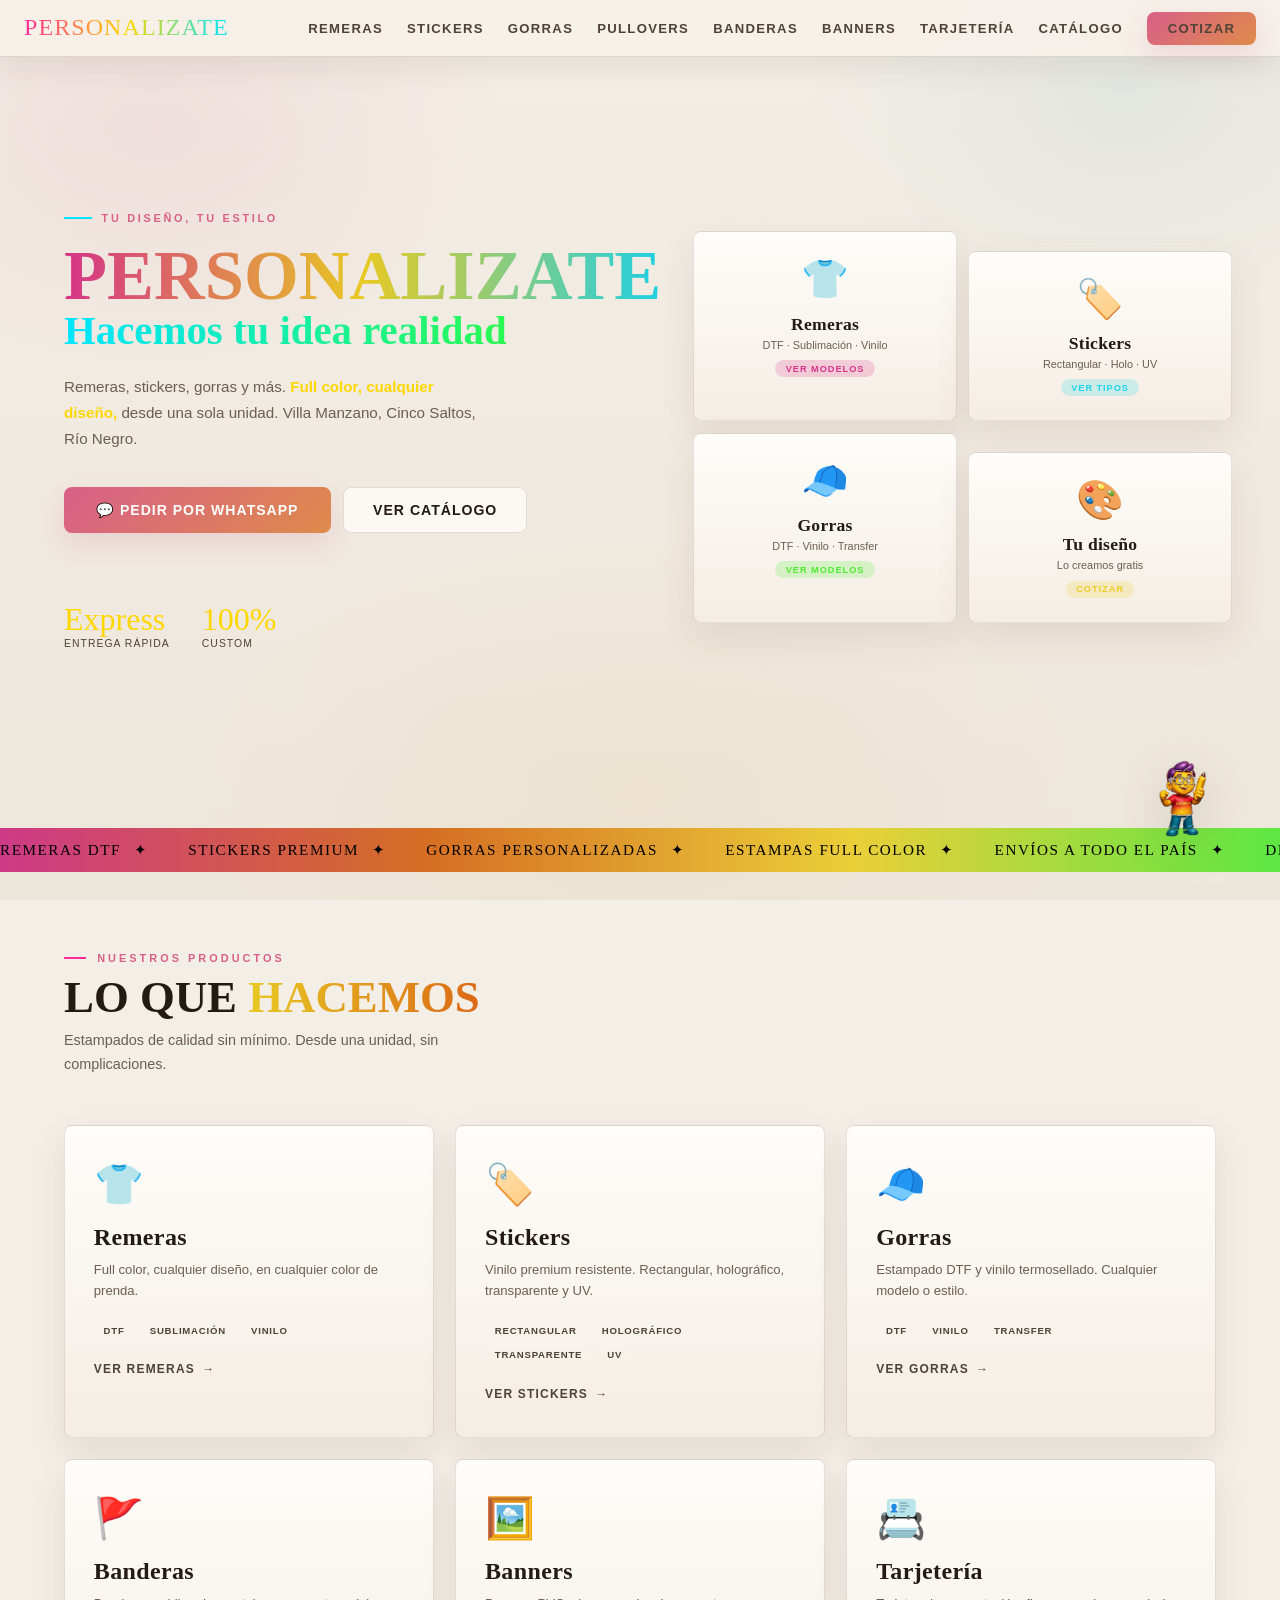
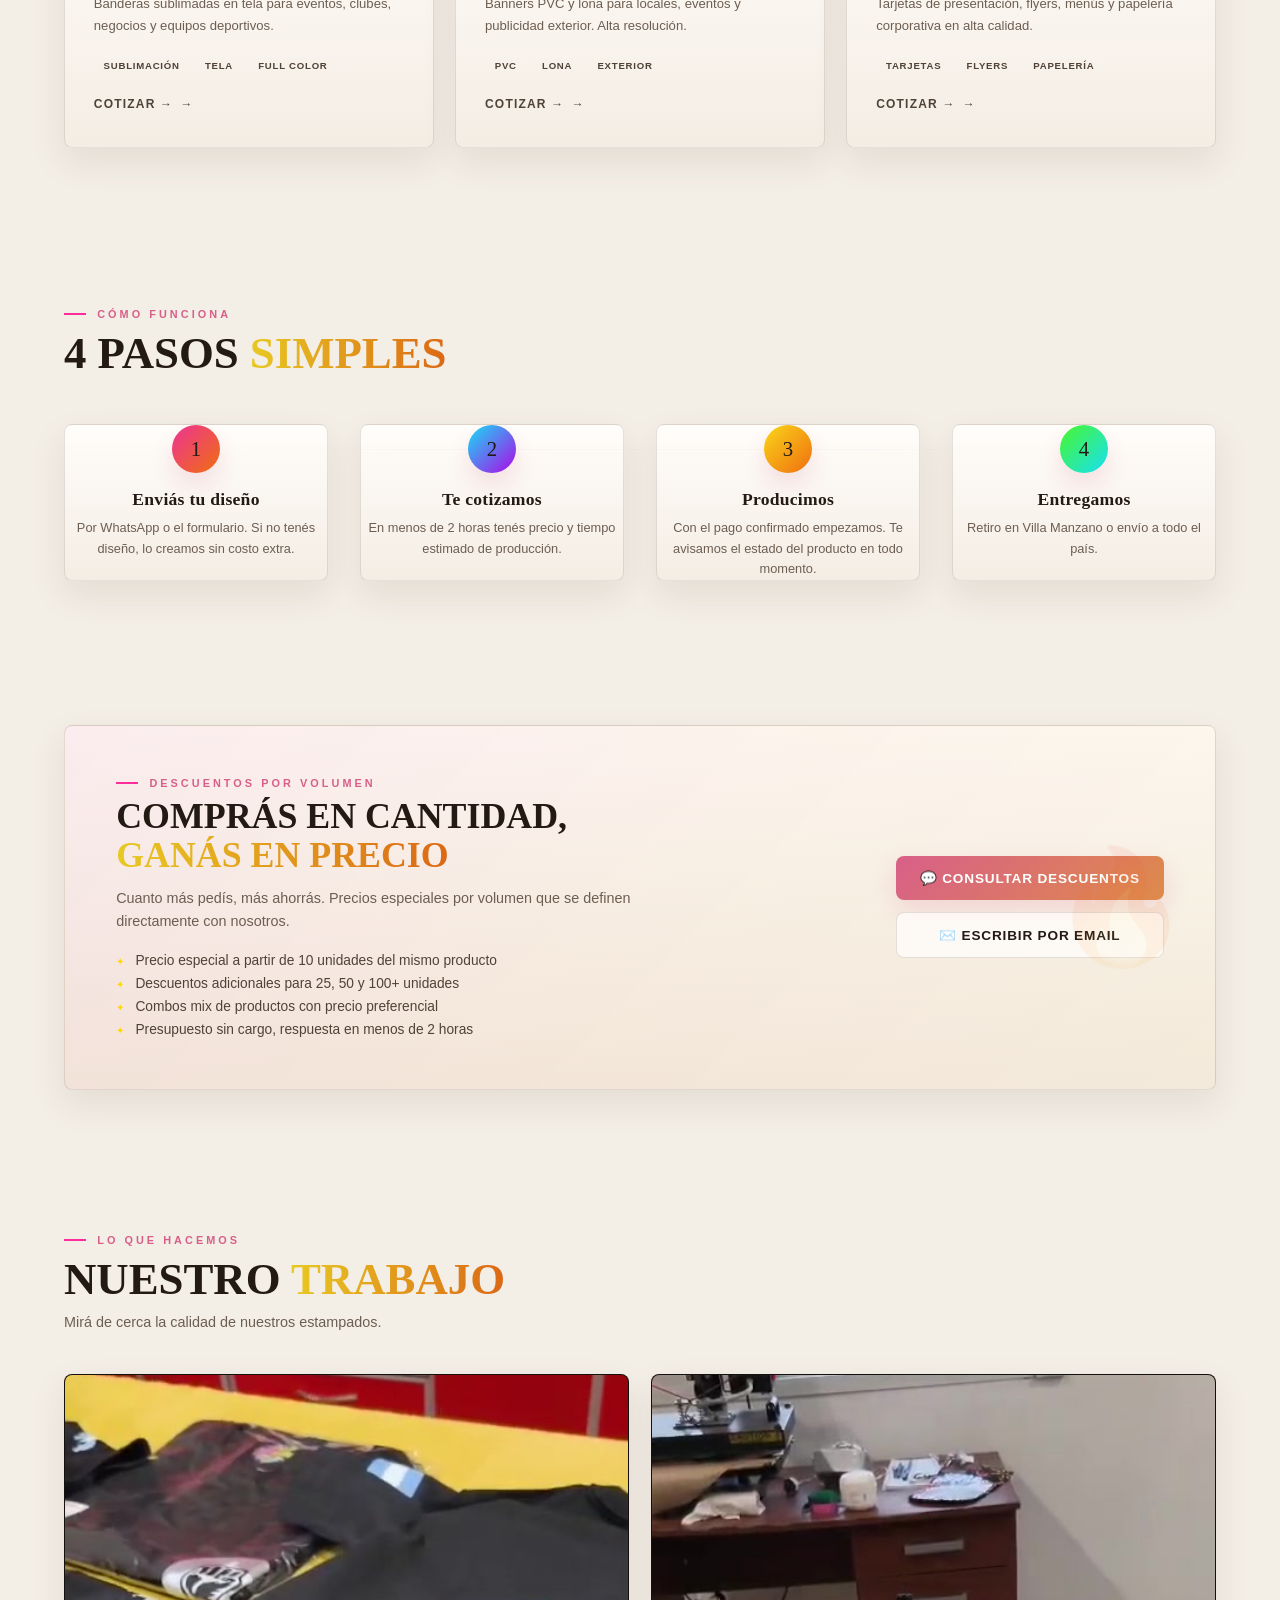
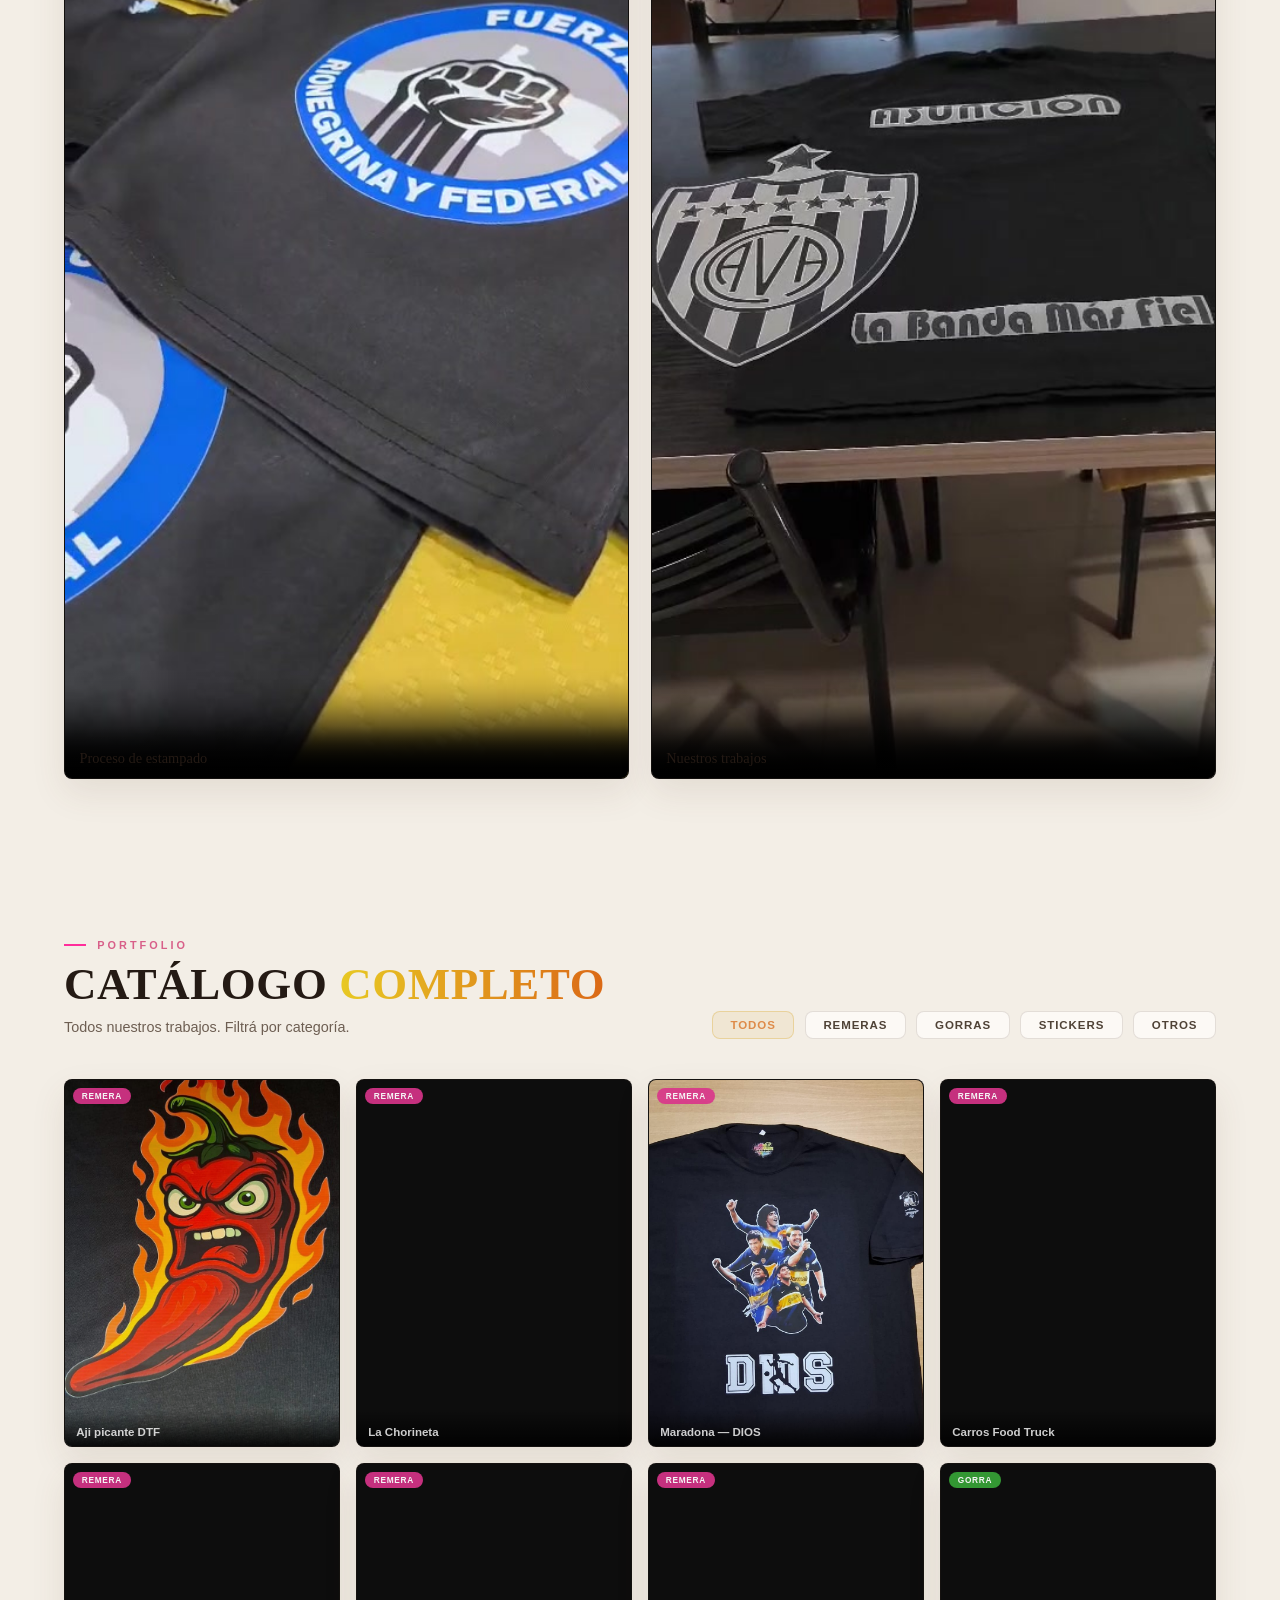
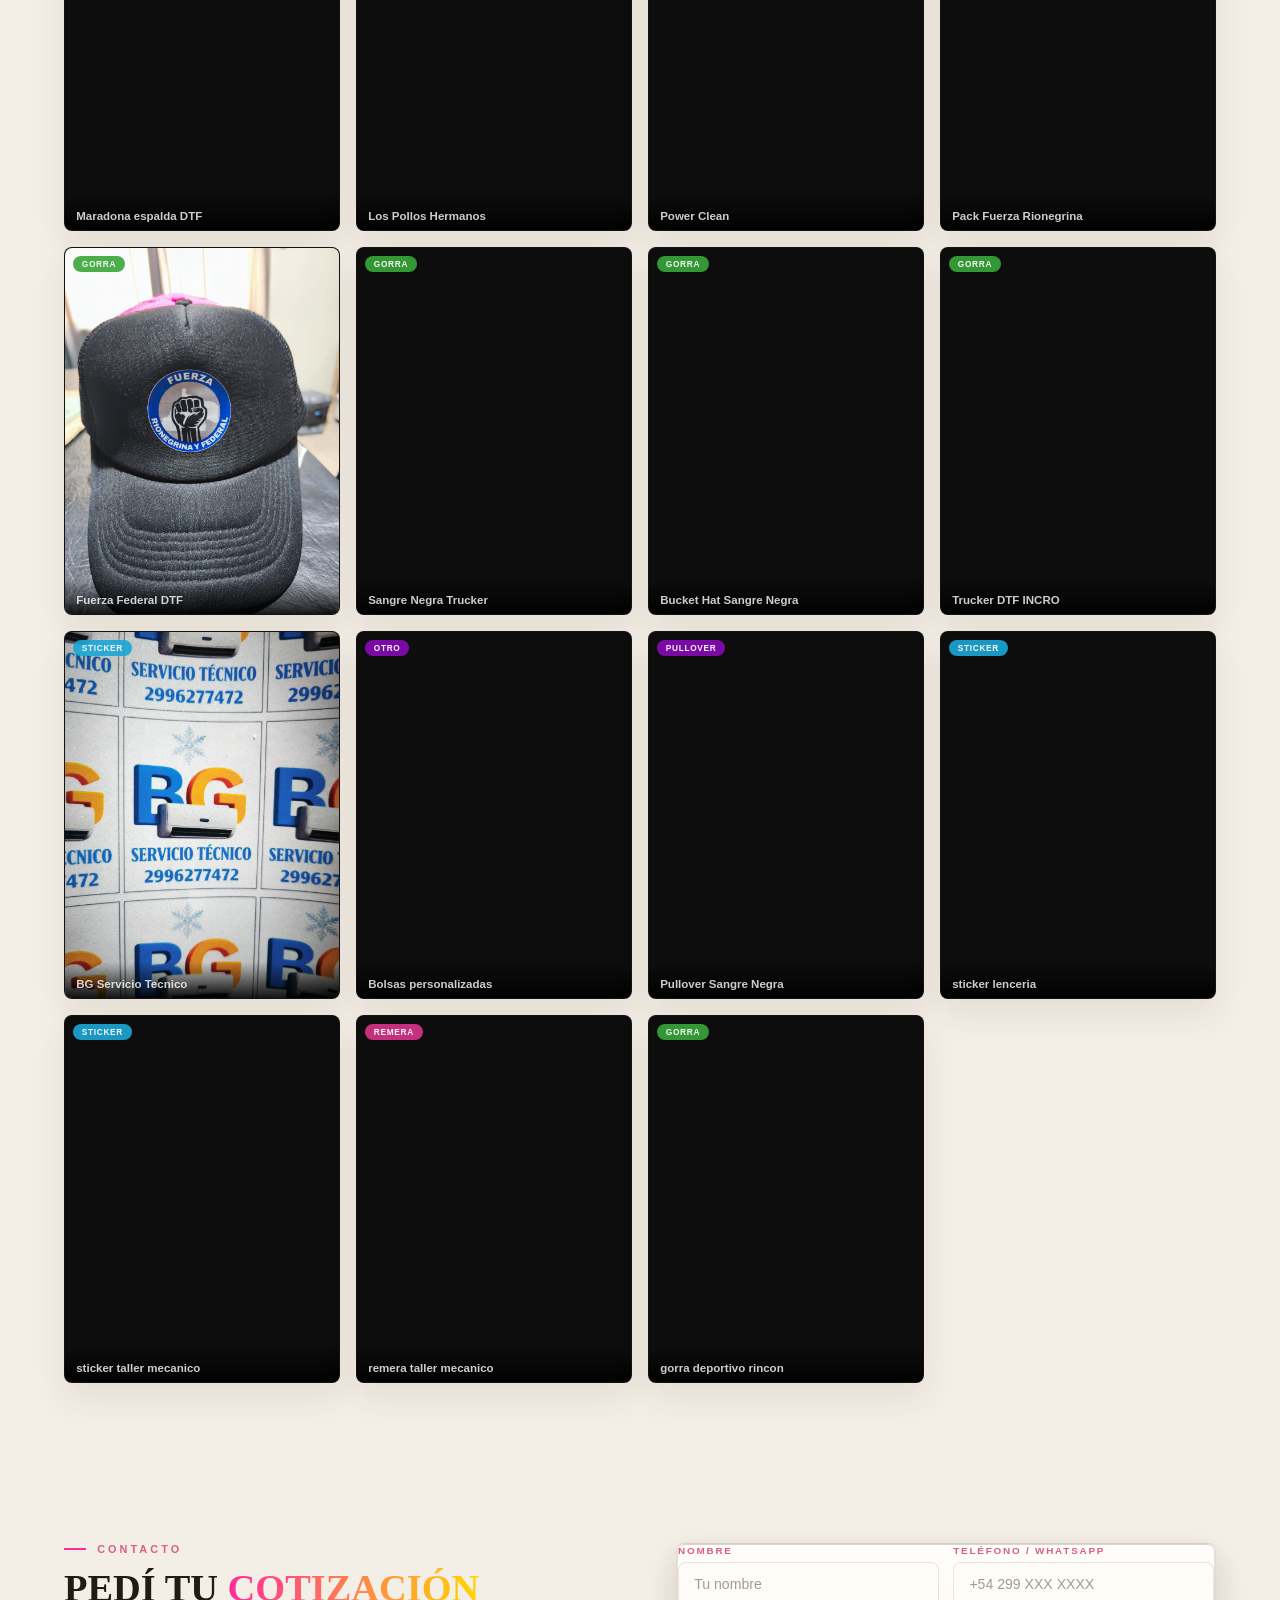
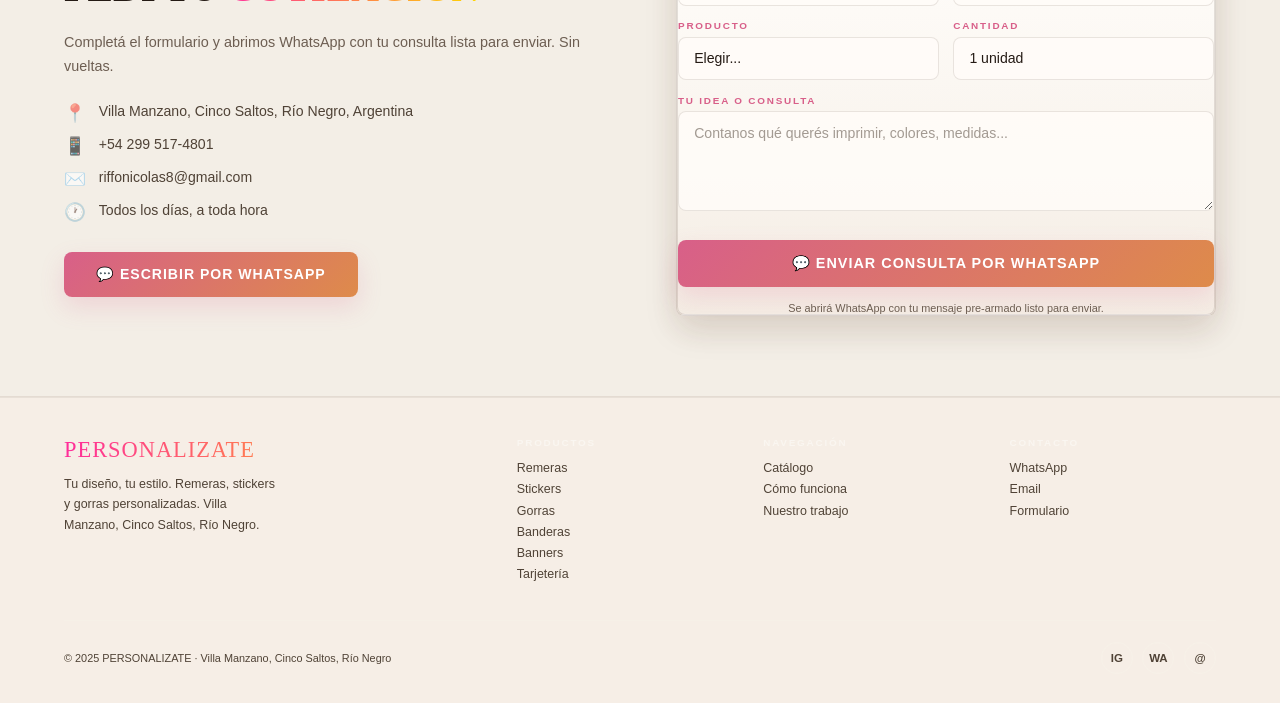
==== index.html @ 9bbc0d99 "cambio paleta colores fondo claro" ====
<!DOCTYPE html>
<html lang="es">
<head>
<meta charset="UTF-8">
<meta name="viewport" content="width=device-width, initial-scale=1.0, maximum-scale=1.0">
<meta http-equiv="Content-Security-Policy" content="default-src 'self'; base-uri 'self'; object-src 'none'; script-src 'self' 'unsafe-inline'; style-src 'self' 'unsafe-inline' https://fonts.googleapis.com; font-src 'self' https://fonts.gstatic.com; img-src 'self' data: blob: https:; media-src 'self'; connect-src 'self'; form-action 'self'">
<!-- SEO -->
<title>Personalizate | Remeras, Stickers y Gorras Personalizadas — Villa Manzano, Río Negro</title>
<meta name="description" content="Remeras, gorras y stickers personalizados en Cinco Saltos y Villa Manzano, Río Negro. Estampados DTF full color desde 1 unidad. Entrega en Cipolletti, Allen, Neuquén y toda la Patagonia. Pedí por WhatsApp.">
<meta name="keywords" content="remeras personalizadas cinco saltos, estampados villa manzano, remeras DTF rio negro, gorras personalizadas neuquen, stickers personalizados patagonia, estampados cipolletti, remeras con logo allen, sublimacion cinco saltos, DTF neuquen, ropa personalizada patagonia, personalizate cinco saltos">
<meta name="author" content="Personalizate">
<meta name="robots" content="index, follow">
<link rel="canonical" href="https://hermesarg.github.io/nicoweb2/">
<!-- Open Graph -->
<meta property="og:type" content="website">
<meta property="og:url" content="https://hermesarg.github.io/nicoweb2/">
<meta property="og:title" content="Personalizate | Remeras, Stickers y Gorras Personalizadas">
<meta property="og:description" content="Estampados personalizados en Villa Manzano, Río Negro. Full color desde 1 unidad. ¡Pedí por WhatsApp!">
<meta property="og:image" content="https://hermesarg.github.io/nicoweb2/apple-touch-icon.png">
<meta property="og:locale" content="es_AR">
<!-- Twitter Card -->
<meta name="twitter:card" content="summary_large_image">
<meta name="twitter:title" content="Personalizate | Estampados personalizados Río Negro">
<meta name="twitter:description" content="Remeras DTF, stickers, gorras y más desde Villa Manzano, Río Negro.">
<meta name="twitter:image" content="https://hermesarg.github.io/nicoweb2/apple-touch-icon.png">
<!-- Geo / Local SEO -->
<meta name="geo.region" content="AR-R">
<meta name="geo.placename" content="Villa Manzano, Cinco Saltos, Río Negro, Argentina">
<meta name="geo.position" content="-38.8214;-68.0586">
<meta name="ICBM" content="-38.8214, -68.0586">
<!-- Favicons -->
<link rel="icon" type="image/x-icon" href="favicon.ico">
<link rel="icon" type="image/png" sizes="32x32" href="favicon-32x32.png">
<link rel="icon" type="image/png" sizes="16x16" href="favicon-16x16.png">
<link rel="apple-touch-icon" sizes="180x180" href="apple-touch-icon.png">
<meta name="theme-color" content="#ff2d9b">
<link rel="preconnect" href="https://fonts.googleapis.com">
<link rel="preconnect" href="https://fonts.gstatic.com" crossorigin>
<link href="https://fonts.googleapis.com/css2?family=Fredoka+One&family=Nunito:wght@400;600;700;900&display=swap" rel="stylesheet">
<style>
*,*::before,*::after{box-sizing:border-box;margin:0;padding:0;}
html{scroll-behavior:smooth;}
:root{
  --bg:#050505;--pink:#ff2d9b;--yellow:#ffd700;--cyan:#00e5ff;
  --green:#39ff14;--orange:#ff6b00;--purple:#bf00ff;--white:#fff;
  --card:rgba(255,255,255,.04);--border:rgba(255,255,255,.08);
  --radius:16px;
}
body{background:var(--bg);color:var(--white);font-family:'Nunito',sans-serif;overflow-x:hidden;-webkit-tap-highlight-color:transparent;}
body::before{content:'';position:fixed;inset:0;pointer-events:none;z-index:0;background:
  radial-gradient(ellipse 500px 350px at 15% 20%,rgba(255,45,155,.12) 0%,transparent 70%),
  radial-gradient(ellipse 450px 300px at 88% 12%,rgba(0,229,255,.09) 0%,transparent 70%),
  radial-gradient(ellipse 600px 350px at 50% 85%,rgba(57,255,20,.07) 0%,transparent 70%),
  radial-gradient(ellipse 350px 250px at 82% 55%,rgba(255,107,0,.09) 0%,transparent 70%);}

/* ─── NAV ─── */
nav{position:fixed;top:0;left:0;right:0;z-index:1000;display:flex;align-items:center;justify-content:space-between;padding:.9rem 1.5rem .9rem 1.5rem;background:rgba(5,5,5,.92);backdrop-filter:blur(20px);-webkit-backdrop-filter:blur(20px);border-bottom:1px solid rgba(255,255,255,.06);}
.nav-logo{font-family:'Fredoka One',cursive;font-size:1.5rem;letter-spacing:.04em;background:linear-gradient(90deg,var(--pink),var(--yellow),var(--cyan));-webkit-background-clip:text;-webkit-text-fill-color:transparent;background-clip:text;text-decoration:none;flex-shrink:0;}
.nav-links{display:flex;list-style:none;gap:1.5rem;align-items:center;}
.nav-links a{color:rgba(255,255,255,.7);text-decoration:none;font-size:.82rem;font-weight:700;letter-spacing:.1em;text-transform:uppercase;transition:color .2s;white-space:nowrap;}
.nav-links a:hover{color:var(--yellow);}
.nav-cta{background:linear-gradient(135deg,var(--pink),var(--orange));color:var(--white)!important;padding:.55rem 1.3rem;border-radius:50px;font-weight:900!important;box-shadow:0 0 18px rgba(255,45,155,.35);transition:transform .2s,box-shadow .2s!important;}
.nav-cta:hover{transform:scale(1.05);}
.nav-toggle{display:none;background:none;border:none;cursor:pointer;flex-direction:column;gap:5px;padding:6px;margin-left:.5rem;}
.nav-toggle span{display:block;width:22px;height:2px;background:var(--white);border-radius:2px;transition:.3s;}
.nav-mobile{display:none;position:fixed;top:58px;left:0;right:0;background:rgba(5,5,5,.98);padding:1.2rem 1.5rem 1.5rem;border-bottom:1px solid rgba(255,255,255,.07);z-index:999;}
.nav-mobile.open{display:block;}
.nav-mobile ul{list-style:none;display:flex;flex-direction:column;gap:.2rem;}
.nav-mobile a{color:rgba(255,255,255,.8);text-decoration:none;font-size:1rem;font-weight:700;padding:.75rem .5rem;display:flex;align-items:center;gap:.8rem;border-bottom:1px solid rgba(255,255,255,.05);}
.nav-mobile a:last-child{border-bottom:none;}

/* ─── MASCOT ─── */
.mascot-container{position:fixed;top:auto;bottom:max(.6rem,env(safe-area-inset-bottom));right:max(1.2rem,env(safe-area-inset-right));z-index:850;display:flex;flex-direction:column;align-items:center;max-width:132px;overflow:visible;}
.mascot-img{display:block;width:115px;max-width:100%;height:auto;max-height:178px;object-fit:contain;object-position:center bottom;cursor:pointer;transition:transform .3s cubic-bezier(.34,1.56,.64,1);animation:mascotFloat 3s ease-in-out infinite;filter:drop-shadow(0 4px 18px rgba(255,215,0,.45));user-select:none;}
.mascot-img:hover,.mascot-img:active{transform:scale(1.1) translateY(-5px)!important;filter:drop-shadow(0 4px 28px rgba(255,215,0,.85));}
@keyframes mascotFloat{0%,100%{transform:translateY(0)}50%{transform:translateY(-9px)}}
.mascot-bubble{position:absolute;bottom:calc(100% + .75rem);right:0;background:rgba(8,0,20,.97);border:1px solid rgba(255,45,155,.3);border-radius:18px 18px 4px 18px;padding:1.1rem 1.3rem;width:220px;max-height:min(60vh,420px);overflow-y:auto;box-shadow:0 15px 50px rgba(0,0,0,.9),0 0 25px rgba(255,45,155,.15);opacity:0;transform:scale(.8) translateY(16px);transform-origin:bottom right;transition:all .3s cubic-bezier(.34,1.56,.64,1);pointer-events:none;}
.mascot-bubble.open{opacity:1;transform:scale(1) translateY(0);pointer-events:all;}
.mascot-bubble::after{content:'';position:absolute;bottom:-7px;right:16px;width:14px;height:14px;background:rgba(8,0,20,.97);border-right:1px solid rgba(255,45,155,.3);border-bottom:1px solid rgba(255,45,155,.3);transform:rotate(45deg);}
.bubble-title{font-family:'Fredoka One',cursive;font-size:.75rem;letter-spacing:.15em;text-transform:uppercase;background:linear-gradient(90deg,var(--pink),var(--yellow));-webkit-background-clip:text;-webkit-text-fill-color:transparent;background-clip:text;margin-bottom:.7rem;padding-bottom:.55rem;border-bottom:1px solid rgba(255,255,255,.07);}
.bubble-link{display:flex;align-items:center;gap:.65rem;padding:.48rem .55rem;border-radius:9px;text-decoration:none;color:rgba(255,255,255,.8);font-size:.82rem;font-weight:700;transition:.2s;margin-bottom:.1rem;}
.bubble-link:hover,.bubble-link:active{background:rgba(255,45,155,.12);color:#fff;}
.bl-icon{font-size:1rem;width:24px;text-align:center;}
.bl-arrow{margin-left:auto;font-size:.65rem;opacity:.35;}
.bubble-divider{height:1px;background:rgba(255,255,255,.06);margin:.45rem 0;}
.bubble-cta{display:block;margin-top:.8rem;padding:.7rem;text-align:center;background:linear-gradient(135deg,#25d366,#128c7e);border-radius:9px;color:#fff!important;font-weight:900;font-size:.8rem;letter-spacing:.04em;text-decoration:none;box-shadow:0 4px 16px rgba(37,211,102,.35);transition:transform .2s;}
.bubble-cta:hover,.bubble-cta:active{transform:scale(1.04);}
.mascot-hint{font-size:.58rem;color:rgba(255,255,255,.32);letter-spacing:.1em;text-transform:uppercase;margin-top:.25rem;margin-bottom:.35rem;animation:fadeHint 2s ease-in-out infinite;}
@keyframes fadeHint{0%,100%{opacity:.32}50%{opacity:.7}}

/* ─── HERO ─── */
.hero{position:relative;min-height:100svh;display:grid;grid-template-columns:1fr 1fr;align-items:center;padding:90px 3rem 4rem 4rem;z-index:1;gap:2rem;}
.hero-eyebrow{display:inline-flex;align-items:center;gap:.6rem;font-size:.68rem;font-weight:900;letter-spacing:.25em;text-transform:uppercase;color:var(--cyan);margin-bottom:1rem;}
.hero-eyebrow::before{content:'';display:block;width:28px;height:2px;background:var(--cyan);}
.hero-title{font-family:'Fredoka One',cursive;font-size:clamp(2.8rem,5.5vw,6rem);line-height:1;margin-bottom:.3rem;}
.line1{background:linear-gradient(90deg,var(--pink) 0%,var(--yellow) 50%,var(--cyan) 100%);-webkit-background-clip:text;-webkit-text-fill-color:transparent;background-clip:text;display:block;}
.line2{background:linear-gradient(90deg,var(--cyan),var(--green));-webkit-background-clip:text;-webkit-text-fill-color:transparent;background-clip:text;display:block;font-size:.58em;}
.hero-sub{font-size:.95rem;color:rgba(255,255,255,.6);line-height:1.7;max-width:420px;margin:1.4rem 0 2.2rem;}
.hero-sub strong{color:var(--yellow);}
.hero-actions{display:flex;gap:.8rem;flex-wrap:wrap;}
.btn-main{padding:.9rem 2rem;background:linear-gradient(135deg,var(--pink),var(--orange));color:#fff;font-weight:900;font-size:.88rem;letter-spacing:.07em;text-transform:uppercase;text-decoration:none;border-radius:50px;box-shadow:0 0 25px rgba(255,45,155,.45);transition:transform .2s,box-shadow .2s;white-space:nowrap;display:inline-flex;align-items:center;gap:.4rem;}
.btn-main:hover,.btn-main:active{transform:translateY(-2px) scale(1.03);box-shadow:0 0 40px rgba(255,45,155,.65);}
.btn-sec{padding:.9rem 1.8rem;background:rgba(255,255,255,.05);border:1px solid rgba(255,255,255,.14);color:#fff;font-weight:700;font-size:.88rem;letter-spacing:.07em;text-transform:uppercase;text-decoration:none;border-radius:50px;transition:.2s;white-space:nowrap;}
.btn-sec:hover,.btn-sec:active{border-color:var(--yellow);color:var(--yellow);}
.hero-stats{display:flex;gap:2rem;margin-top:2.5rem;padding-top:1.8rem;border-top:1px solid rgba(255,255,255,.07);}
.stat-num{font-family:'Fredoka One',cursive;font-size:2rem;color:var(--yellow);line-height:1;}
.stat-lab{font-size:.65rem;color:rgba(255,255,255,.38);text-transform:uppercase;letter-spacing:.1em;margin-top:.15rem;}
.hero-right{display:grid;grid-template-columns:1fr 1fr;gap:.7rem;z-index:2;}
.hero-card{background:var(--card);border:1px solid var(--border);border-radius:14px;padding:1.5rem 1.2rem;text-align:center;cursor:pointer;transition:transform .3s,border-color .3s,box-shadow .3s;text-decoration:none;color:#fff;}
.hero-card:hover,.hero-card:active{transform:translateY(-5px);border-color:var(--pink);box-shadow:0 8px 30px rgba(255,45,155,.2);}
.hero-card:nth-child(2),.hero-card:nth-child(4){margin-top:1.2rem;}
.hero-card-icon{font-size:2.4rem;display:block;margin-bottom:.7rem;}
.hero-card h3{font-family:'Fredoka One',cursive;font-size:1.1rem;margin-bottom:.25rem;}
.hero-card p{font-size:.68rem;color:rgba(255,255,255,.4);}
.card-tag{display:inline-block;margin-top:.6rem;font-size:.58rem;font-weight:900;letter-spacing:.1em;text-transform:uppercase;padding:.22rem .65rem;border-radius:50px;}
.tag-pink{background:rgba(255,45,155,.2);color:var(--pink);}
.tag-cyan{background:rgba(0,229,255,.2);color:var(--cyan);}
.tag-green{background:rgba(57,255,20,.2);color:var(--green);}
.tag-yellow{background:rgba(255,215,0,.2);color:var(--yellow);}

/* ─── TICKER ─── */
.ticker-wrap{overflow:hidden;position:relative;z-index:1;padding:.8rem 0;background:linear-gradient(90deg,var(--pink),var(--orange),var(--yellow),var(--green),var(--cyan),var(--purple),var(--pink));background-size:200%;animation:gs 4s linear infinite;}
@keyframes gs{0%{background-position:0%}100%{background-position:200%}}
.ticker{display:flex;gap:2.5rem;animation:ticker 22s linear infinite;width:max-content;}
.ticker-item{font-family:'Fredoka One',cursive;font-size:.95rem;letter-spacing:.1em;color:#000;white-space:nowrap;display:flex;align-items:center;gap:.8rem;}
.ticker-item::after{content:'✦';}
@keyframes ticker{from{transform:translateX(0)}to{transform:translateX(-50%)}}

/* ─── SECTION BASE ─── */
.section{padding:5rem 4rem;position:relative;z-index:1;}
.sec-eye{font-size:.68rem;font-weight:900;letter-spacing:.28em;text-transform:uppercase;color:var(--pink);margin-bottom:.7rem;display:flex;align-items:center;gap:.7rem;}
.sec-eye::before{content:'';display:block;width:22px;height:2px;background:var(--pink);}
.sec-title{font-family:'Fredoka One',cursive;font-size:clamp(2rem,3.5vw,3.5rem);line-height:1;margin-bottom:.5rem;}
.sec-title span{background:linear-gradient(90deg,var(--yellow),var(--orange));-webkit-background-clip:text;-webkit-text-fill-color:transparent;background-clip:text;}
.sec-sub{font-size:.9rem;color:rgba(255,255,255,.48);max-width:480px;line-height:1.7;}

/* ─── SERVICES ─── */
.services-grid{display:grid;grid-template-columns:repeat(3,1fr);gap:1.2rem;margin-top:3rem;}
.svc{background:var(--card);border:1px solid var(--border);border-radius:18px;padding:2.2rem 1.8rem;position:relative;overflow:hidden;transition:transform .3s,border-color .3s,box-shadow .3s;text-decoration:none;color:#fff;}
.svc::before{content:'';position:absolute;inset:0;background:radial-gradient(circle at 0% 0%,var(--gc,rgba(255,45,155,.1)) 0%,transparent 60%);opacity:0;transition:opacity .3s;}
.svc:hover::before{opacity:1;}
.svc:hover,.svc:active{transform:translateY(-7px);border-color:var(--bc,var(--pink));box-shadow:0 12px 40px var(--sc,rgba(255,45,155,.18));}
.svc[data-c="cyan"]{--bc:var(--cyan);--gc:rgba(0,229,255,.1);--sc:rgba(0,229,255,.18);}
.svc[data-c="green"]{--bc:var(--green);--gc:rgba(57,255,20,.1);--sc:rgba(57,255,20,.18);}
.svc[data-c="flag"]{--bc:var(--yellow);--gc:rgba(255,215,0,.1);--sc:rgba(255,215,0,.18);}
.svc[data-c="banner"]{--bc:var(--cyan);--gc:rgba(0,229,255,.1);--sc:rgba(0,229,255,.18);}
.svc[data-c="tarjeta"]{--bc:var(--pink);--gc:rgba(255,45,155,.1);--sc:rgba(255,45,155,.18);}
.svc-num{font-family:'Fredoka One',cursive;font-size:3.5rem;color:rgba(255,255,255,.04);position:absolute;top:.3rem;right:.8rem;line-height:1;}
.svc-icon{font-size:2.5rem;display:block;margin-bottom:1rem;}
.svc h3{font-family:'Fredoka One',cursive;font-size:1.5rem;margin-bottom:.5rem;}
.svc p{font-size:.82rem;color:rgba(255,255,255,.48);line-height:1.65;margin-bottom:1.2rem;}
.svc-tags{display:flex;flex-wrap:wrap;gap:.35rem;margin-bottom:1.2rem;}
.stag{font-size:.6rem;font-weight:700;letter-spacing:.08em;text-transform:uppercase;padding:.18rem .55rem;border-radius:50px;border:1px solid rgba(255,255,255,.1);color:rgba(255,255,255,.45);}
.svc-link{display:inline-flex;align-items:center;gap:.45rem;font-size:.75rem;font-weight:900;letter-spacing:.1em;text-transform:uppercase;color:var(--pink);text-decoration:none;transition:gap .2s;}
.svc[data-c="cyan"] .svc-link{color:var(--cyan);}
.svc[data-c="green"] .svc-link{color:var(--green);}
.svc-link:hover{gap:.8rem;}
.svc-link::after{content:'→';}

/* ─── PROCESS ─── */
.process-section{padding:5rem 4rem;background:linear-gradient(180deg,transparent,rgba(255,255,255,.015),transparent);position:relative;z-index:1;}
.steps-grid{display:grid;grid-template-columns:repeat(4,1fr);gap:1.8rem;margin-top:3rem;position:relative;}
.steps-grid::before{content:'';position:absolute;top:25px;left:13%;right:13%;height:1px;background:linear-gradient(90deg,transparent,var(--pink),var(--yellow),var(--cyan),transparent);opacity:.25;}
.step{text-align:center;}
.step-circle{width:48px;height:48px;border-radius:50%;background:linear-gradient(135deg,var(--pink),var(--orange));display:flex;align-items:center;justify-content:center;font-family:'Fredoka One',cursive;font-size:1.3rem;margin:0 auto 1rem;box-shadow:0 0 18px rgba(255,45,155,.35);}
.step:nth-child(2) .step-circle{background:linear-gradient(135deg,var(--cyan),var(--purple));}
.step:nth-child(3) .step-circle{background:linear-gradient(135deg,var(--yellow),var(--orange));}
.step:nth-child(4) .step-circle{background:linear-gradient(135deg,var(--green),var(--cyan));}
.step h4{font-family:'Fredoka One',cursive;font-size:1.1rem;margin-bottom:.5rem;}
.step p{font-size:.8rem;color:rgba(255,255,255,.48);line-height:1.6;}

/* ─── PROMO ─── */
.promo-section{padding:4rem 4rem;position:relative;z-index:1;}
.promo-banner{background:linear-gradient(135deg,rgba(255,45,155,.13),rgba(255,107,0,.1),rgba(255,215,0,.08));border:1px solid rgba(255,215,0,.22);border-radius:22px;padding:3rem 3.5rem;display:grid;grid-template-columns:1fr auto;align-items:center;gap:2.5rem;position:relative;overflow:hidden;}
.promo-banner::before{content:'🔥';position:absolute;right:1.5rem;top:50%;transform:translateY(-50%);font-size:7rem;opacity:.07;pointer-events:none;}
.promo-banner h2{font-family:'Fredoka One',cursive;font-size:clamp(1.6rem,2.8vw,2.7rem);line-height:1.1;margin-bottom:.7rem;}
.promo-banner h2 span{background:linear-gradient(90deg,var(--yellow),var(--orange));-webkit-background-clip:text;-webkit-text-fill-color:transparent;background-clip:text;}
.promo-banner p{font-size:.9rem;color:rgba(255,255,255,.58);line-height:1.65;max-width:520px;}
.promo-items{display:flex;flex-direction:column;gap:.5rem;margin-top:1.2rem;}
.promo-item{display:flex;align-items:center;gap:.7rem;font-size:.86rem;color:rgba(255,255,255,.7);}
.promo-item::before{content:'✦';color:var(--yellow);font-size:.65rem;flex-shrink:0;}
.promo-cta-col{display:flex;flex-direction:column;gap:.7rem;align-items:stretch;min-width:195px;}
.btn-wa{display:block;padding:.9rem 1.5rem;border-radius:50px;font-weight:900;font-size:.85rem;letter-spacing:.06em;text-transform:uppercase;text-decoration:none;text-align:center;white-space:nowrap;background:linear-gradient(135deg,#25d366,#128c7e);color:#fff;box-shadow:0 0 18px rgba(37,211,102,.35);transition:transform .2s,box-shadow .2s;}
.btn-wa:hover,.btn-wa:active{transform:scale(1.04);box-shadow:0 0 28px rgba(37,211,102,.55);}
.btn-alt{display:block;padding:.9rem 1.5rem;border-radius:50px;font-weight:900;font-size:.85rem;letter-spacing:.06em;text-transform:uppercase;text-decoration:none;text-align:center;background:rgba(255,255,255,.06);border:1px solid rgba(255,255,255,.13);color:rgba(255,255,255,.75);transition:.2s;}
.btn-alt:hover,.btn-alt:active{border-color:var(--yellow);color:var(--yellow);}

/* ─── VIDEOS ─── */
.videos-section{padding:5rem 4rem;position:relative;z-index:1;}
.videos-grid{display:grid;grid-template-columns:1fr 1fr;gap:1.2rem;margin-top:2.5rem;}
.vid-wrap{border-radius:18px;overflow:hidden;background:#0a0a0a;border:1px solid var(--border);position:relative;aspect-ratio:9/16;}
.vid-wrap video{width:100%;height:100%;object-fit:cover;display:block;}
.vid-label{position:absolute;bottom:0;left:0;right:0;padding:1.5rem .9rem .7rem;background:linear-gradient(transparent,rgba(0,0,0,.85));font-family:'Fredoka One',cursive;font-size:.9rem;}

/* ─── CATALOGO ─── */
.catalogo-section{padding:5rem 4rem;position:relative;z-index:1;}
.cat-header{display:flex;align-items:flex-end;justify-content:space-between;gap:1.5rem;margin-bottom:2.5rem;flex-wrap:wrap;}
.cat-filter{display:flex;gap:.5rem;flex-wrap:wrap;}
.cat-btn{padding:.45rem 1.1rem;border-radius:50px;background:rgba(255,255,255,.05);border:1px solid rgba(255,255,255,.09);color:rgba(255,255,255,.55);font-size:.72rem;font-weight:700;letter-spacing:.08em;text-transform:uppercase;cursor:pointer;font-family:'Nunito',sans-serif;transition:.2s;}
.cat-btn:hover,.cat-btn.active{background:rgba(255,45,155,.15);border-color:var(--pink);color:var(--pink);}
.cat-grid{display:grid;grid-template-columns:repeat(4,1fr);gap:.9rem;}
.cat-item{border-radius:12px;overflow:hidden;background:#0d0d0d;border:1px solid var(--border);aspect-ratio:3/4;position:relative;cursor:pointer;transition:transform .3s,box-shadow .3s;}
.cat-item:hover,.cat-item:active{transform:translateY(-4px);box-shadow:0 8px 28px rgba(255,45,155,.18);}
.cat-item img{width:100%;height:100%;object-fit:cover;transition:transform .4s;}
.cat-item:hover img{transform:scale(1.05);}
.cat-item-label{position:absolute;bottom:0;left:0;right:0;padding:1rem .7rem .5rem;background:linear-gradient(transparent,rgba(0,0,0,.88));font-size:.72rem;font-weight:700;color:rgba(255,255,255,.8);}
.cat-item-tag{position:absolute;top:.5rem;left:.5rem;font-size:.52rem;font-weight:900;letter-spacing:.08em;text-transform:uppercase;padding:.18rem .55rem;border-radius:50px;background:rgba(255,45,155,.9);color:#fff;}
.cat-item-tag.cyan{background:rgba(0,180,240,.9);}
.cat-item-tag.green{background:rgba(40,180,40,.9);}
.cat-item-tag.orange{background:rgba(220,90,0,.9);}
.cat-item-tag.purple{background:rgba(160,0,220,.9);}
.cat-item-tag.hoodie{background:rgba(100,0,200,.9);}

/* ─── CONTACTO ─── */
.contact-section{padding:5rem 4rem;position:relative;z-index:1;}
.contact-grid{display:grid;grid-template-columns:1fr 1fr;gap:4.5rem;align-items:start;}
.contact-left h2{font-family:'Fredoka One',cursive;font-size:clamp(2rem,3vw,3.2rem);line-height:1.1;margin:.7rem 0 1.3rem;}
.contact-left h2 span{background:linear-gradient(90deg,var(--pink),var(--yellow));-webkit-background-clip:text;-webkit-text-fill-color:transparent;background-clip:text;}
.contact-left p{color:rgba(255,255,255,.48);line-height:1.7;margin-bottom:1.5rem;font-size:.9rem;}
.contact-info{display:flex;flex-direction:column;gap:.7rem;margin-bottom:1.8rem;}
.ci{display:flex;align-items:flex-start;gap:.8rem;font-size:.88rem;color:rgba(255,255,255,.58);}
.ci span:first-child{font-size:1.1rem;flex-shrink:0;margin-top:.05rem;}
.contact-form{display:flex;flex-direction:column;gap:.9rem;}
.form-row{display:grid;grid-template-columns:1fr 1fr;gap:.9rem;}
.fg{display:flex;flex-direction:column;gap:.35rem;}
.fg label{font-size:.62rem;font-weight:900;letter-spacing:.18em;text-transform:uppercase;color:rgba(255,255,255,.3);}
.fg input,.fg select,.fg textarea{background:rgba(255,255,255,.04);border:1px solid rgba(255,255,255,.08);border-radius:10px;color:#fff;padding:.8rem .95rem;font-family:'Nunito',sans-serif;font-size:.88rem;outline:none;transition:border-color .2s,box-shadow .2s;-webkit-appearance:none;}
.fg input:focus,.fg select:focus,.fg textarea:focus{border-color:var(--pink);box-shadow:0 0 12px rgba(255,45,155,.15);}
.fg textarea{resize:vertical;min-height:100px;}
.fg select option{background:#12001f;}

.form-submit{padding:.95rem;border-radius:50px;border:none;cursor:pointer;background:linear-gradient(135deg,#25d366,#128c7e);color:#fff;font-family:'Nunito',sans-serif;font-weight:900;font-size:.9rem;letter-spacing:.07em;text-transform:uppercase;box-shadow:0 0 20px rgba(37,211,102,.35);transition:transform .2s,box-shadow .2s;display:flex;align-items:center;justify-content:center;gap:.5rem;}
.form-submit:hover,.form-submit:active{transform:translateY(-2px);box-shadow:0 0 35px rgba(37,211,102,.55);}
.form-note{font-size:.68rem;color:rgba(255,255,255,.25);text-align:center;}

/* ─── FOOTER ─── */
footer{background:rgba(0,0,0,.5);border-top:1px solid rgba(255,255,255,.05);padding:2.5rem 4rem 1.8rem;position:relative;z-index:1;}
.footer-top{display:grid;grid-template-columns:2fr 1fr 1fr 1fr;gap:2.5rem;margin-bottom:2rem;}
.footer-brand-logo{font-family:'Fredoka One',cursive;font-size:1.4rem;background:linear-gradient(90deg,var(--pink),var(--yellow));-webkit-background-clip:text;-webkit-text-fill-color:transparent;background-clip:text;}
.footer-brand p{font-size:.78rem;color:rgba(255,255,255,.3);line-height:1.65;margin-top:.7rem;max-width:220px;}
.footer-col h4{font-size:.62rem;font-weight:900;letter-spacing:.18em;text-transform:uppercase;color:rgba(255,255,255,.42);margin-bottom:.85rem;}
.footer-col a{display:block;color:rgba(255,255,255,.3);text-decoration:none;font-size:.78rem;margin-bottom:.45rem;transition:color .2s;}
.footer-col a:hover{color:var(--yellow);}
.footer-bottom{border-top:1px solid rgba(255,255,255,.05);padding-top:1.3rem;display:flex;justify-content:space-between;align-items:center;gap:1rem;}
.footer-bottom p{font-size:.68rem;color:rgba(255,255,255,.18);}
.socials{display:flex;gap:.6rem;}
.soc{width:32px;height:32px;border-radius:50%;border:1px solid rgba(255,255,255,.1);display:flex;align-items:center;justify-content:center;color:rgba(255,255,255,.38);font-size:.72rem;text-decoration:none;transition:.2s;font-weight:700;}
.soc:hover,.soc:active{border-color:var(--pink);color:var(--pink);box-shadow:0 0 12px rgba(255,45,155,.3);}

/* ─── REVEAL ─── */
.reveal{opacity:0;transform:translateY(32px);transition:opacity .7s cubic-bezier(.16,1,.3,1),transform .7s cubic-bezier(.16,1,.3,1);}
.reveal.visible{opacity:1;transform:none;}

/* ─── MOBILE ─── */
@media(max-width:768px){
  nav{padding:.8rem 1rem;}
  .nav-logo{font-size:1.3rem;}
  .nav-links{display:none;}
  .nav-toggle{display:flex;}
  .nav-mobile{top:54px;}

  .hero{grid-template-columns:1fr;padding:80px 1.2rem 2.5rem;min-height:auto;gap:0;}
  .hero-right{display:none;}
  .hero-title{font-size:clamp(2.4rem,10vw,3.5rem);}
  .hero-sub{font-size:.9rem;margin:1rem 0 1.8rem;}
  .hero-actions{flex-direction:column;}
  .btn-main,.btn-sec{width:100%;text-align:center;justify-content:center;padding:1rem;}
  .hero-stats{gap:1.5rem;margin-top:2rem;padding-top:1.5rem;}
  .stat-num{font-size:1.6rem;}

  .ticker-wrap{padding:.65rem 0;}
  .ticker-item{font-size:.85rem;}

  .section,.process-section,.promo-section,.videos-section,.catalogo-section,.contact-section{padding:3.5rem 1.2rem;}

  .services-grid{grid-template-columns:1fr;gap:1rem;}
  .steps-grid{grid-template-columns:1fr 1fr;gap:1.2rem;}.steps-grid::before{display:none;}

  .promo-banner{grid-template-columns:1fr;padding:2rem 1.5rem;gap:1.5rem;}
  .promo-cta-col{flex-direction:row;flex-wrap:wrap;}
  .promo-cta-col a{flex:1;min-width:140px;}

  .videos-grid{grid-template-columns:1fr;gap:1rem;}
  .vid-wrap{aspect-ratio:9/16;max-height:65vh;}

  .cat-header{flex-direction:column;align-items:flex-start;gap:1rem;}
  .cat-grid{grid-template-columns:repeat(2,1fr);gap:.7rem;}

  .contact-grid{grid-template-columns:1fr;gap:2.5rem;}
  .form-row{grid-template-columns:1fr;}

  .footer-top{grid-template-columns:1fr 1fr;gap:1.5rem;}
  .footer-brand{grid-column:span 2;}
  footer{padding:2.5rem 1.2rem 1.5rem;}
  .footer-bottom{flex-direction:column;text-align:center;gap:.8rem;}

  .mascot-container{right:max(.6rem,env(safe-area-inset-right));bottom:max(.5rem,env(safe-area-inset-bottom));max-width:104px;}
  .mascot-img{width:90px;max-height:136px;}
  .mascot-bubble{width:195px;bottom:calc(100% + .65rem);padding:1rem 1.1rem;}
}
@media(max-width:380px){
  .hero-title{font-size:2.2rem;}
  .cat-grid{grid-template-columns:repeat(2,1fr);}
  .steps-grid{grid-template-columns:1fr;}
}
</style>
<link rel="stylesheet" href="design-polish.css">
<script type="application/ld+json">
{
  "@context": "https://schema.org",
  "@type": "LocalBusiness",
  "name": "Personalizate",
  "description": "Remeras, gorras y stickers personalizados en Cinco Saltos y Villa Manzano. Estampados DTF full color desde 1 unidad. Servicio en Cipolletti, Allen, Neuquén y Patagonia.",
  "areaServed": ["Cinco Saltos", "Villa Manzano", "Cipolletti", "Allen", "Neuquén", "Río Negro", "Patagonia"],
  "hasOfferCatalog": {
    "@type": "OfferCatalog",
    "name": "Productos personalizados",
    "itemListElement": [
      {"@type": "Offer", "itemOffered": {"@type": "Product", "name": "Remeras personalizadas DTF"}},
      {"@type": "Offer", "itemOffered": {"@type": "Product", "name": "Gorras personalizadas"}},
      {"@type": "Offer", "itemOffered": {"@type": "Product", "name": "Stickers premium"}},
      {"@type": "Offer", "itemOffered": {"@type": "Product", "name": "Pullovers personalizados"}}
    ]
  },
  "url": "https://hermesarg.github.io/nicoweb2/",
  "logo": "https://hermesarg.github.io/nicoweb2/apple-touch-icon.png",
  "image": "https://hermesarg.github.io/nicoweb2/apple-touch-icon.png",
  "telephone": "+542995174801",
  "email": "riffonicolas8@gmail.com",
  "address": {
    "@type": "PostalAddress",
    "streetAddress": "Villa Manzano",
    "addressLocality": "Cinco Saltos",
    "addressRegion": "Río Negro",
    "addressCountry": "AR"
  },
  "geo": {"@type": "GeoCoordinates", "latitude": -38.8214, "longitude": -68.0586},
  "openingHours": "Mo-Su 00:00-24:00",
  "sameAs": ["https://www.instagram.com/personalizatee_1","https://wa.me/542995174801"]
}
</script>
</head>
<body>

<!-- NAV -->
<nav>
  <a href="index.html" class="nav-logo">PERSONALIZATE</a>
  <ul class="nav-links">
    <li><a href="remeras.html">Remeras</a></li>
    <li><a href="stickers.html">Stickers</a></li>
    <li><a href="gorras.html">Gorras</a></li>
    <li><a href="pullovers.html">Pullovers</a></li>
    <li><a href="https://wa.me/542995174801?text=Hola!%20Quiero%20cotizar%20banderas%20personalizadas" target="_blank" rel="noopener noreferrer">Banderas</a></li>
    <li><a href="https://wa.me/542995174801?text=Hola!%20Quiero%20cotizar%20banners%20personalizados" target="_blank" rel="noopener noreferrer">Banners</a></li>
    <li><a href="https://wa.me/542995174801?text=Hola!%20Quiero%20cotizar%20tarjeteria%20personalizada" target="_blank" rel="noopener noreferrer">Tarjetería</a></li>
    <li><a href="#catalogo">Catálogo</a></li>
    <li><a href="#contacto" class="nav-cta" onclick="const section=document.getElementById('contacto'); if(section){ section.scrollIntoView({behavior:'smooth', block:'start'}); } return false;">Cotizar</a></li>
  </ul>
  <button class="nav-toggle" id="navToggle" onclick="toggleNav()" aria-label="Menú">
    <span></span><span></span><span></span>
  </button>
</nav>
<div class="nav-mobile" id="navMobile">
  <ul>
    <li><a href="remeras.html" onclick="closeNav()">👕 Remeras</a></li>
    <li><a href="stickers.html" onclick="closeNav()">🏷️ Stickers</a></li>
    <li><a href="gorras.html" onclick="closeNav()">🧢 Gorras</a></li>
    <li><a href="https://wa.me/542995174801?text=Hola!%20Quiero%20cotizar%20banderas%20personalizadas" target="_blank" onclick="closeNav()" rel="noopener noreferrer">🚩 Banderas</a></li>
    <li><a href="https://wa.me/542995174801?text=Hola!%20Quiero%20cotizar%20banners%20personalizados" target="_blank" onclick="closeNav()" rel="noopener noreferrer">🖼️ Banners</a></li>
    <li><a href="https://wa.me/542995174801?text=Hola!%20Quiero%20cotizar%20tarjeteria%20personalizada" target="_blank" onclick="closeNav()" rel="noopener noreferrer">📇 Tarjetería</a></li>
    <li><a href="#catalogo" onclick="closeNav()">📷 Catálogo</a></li>
    <li><a href="https://wa.me/542995174801?text=Hola!%20Quiero%20hacer%20un%20pedido%20personalizado" target="_blank" onclick="closeNav()" style="color:var(--pink);" rel="noopener noreferrer">⚡ Cotizar ahora</a></li>
  </ul>
</div>

<!-- MASCOT -->
<div class="mascot-container" id="mascotContainer">
  <div class="mascot-bubble" id="mascotBubble">
    <div class="bubble-title">¿Qué buscás?</div>
    <a href="remeras.html" class="bubble-link"><span class="bl-icon">👕</span>Remeras estampadas<span class="bl-arrow">→</span></a>
    <a href="stickers.html" class="bubble-link"><span class="bl-icon">🏷️</span>Stickers premium<span class="bl-arrow">→</span></a>
    <a href="gorras.html" class="bubble-link"><span class="bl-icon">🧢</span>Gorras personalizadas<span class="bl-arrow">→</span></a>
    <a href="pullovers.html" class="bubble-link"><span class="bl-icon">👚</span>Pullovers<span class="bl-arrow">→</span></a>
    <a href="https://wa.me/542995174801?text=Hola!%20Quiero%20cotizar%20banderas%20personalizadas" target="_blank" class="bubble-link" rel="noopener noreferrer"><span class="bl-icon">🚩</span>Banderas<span class="bl-arrow">→</span></a>
    <a href="https://wa.me/542995174801?text=Hola!%20Quiero%20cotizar%20banners%20personalizados" target="_blank" class="bubble-link" rel="noopener noreferrer"><span class="bl-icon">🖼️</span>Banners<span class="bl-arrow">→</span></a>
    <a href="https://wa.me/542995174801?text=Hola!%20Quiero%20cotizar%20tarjeteria%20personalizada" target="_blank" class="bubble-link" rel="noopener noreferrer"><span class="bl-icon">📇</span>Tarjetería<span class="bl-arrow">→</span></a>
    <div class="bubble-divider"></div>
    <a href="#catalogo" class="bubble-link"><span class="bl-icon">🖼️</span>Ver catálogo<span class="bl-arrow">→</span></a>
    <a href="https://wa.me/542995174801?text=Hola!%20Quiero%20consultar%20sobre%20descuentos%20por%20cantidad" target="_blank" class="bubble-link" rel="noopener noreferrer"><span class="bl-icon">💰</span>Descuentos cantidad<span class="bl-arrow">→</span></a>
    <a href="https://wa.me/542995174801?text=Hola!%20Quiero%20hacer%20un%20pedido" target="_blank" class="bubble-cta" rel="noopener noreferrer">💬 Cotizar por WhatsApp</a>
  </div>
  <img src="mascota.png" alt="Mascota de Personalizate" class="mascot-img" id="mascotImg" width="1224" height="1836" loading="lazy" decoding="async">
  <div class="mascot-hint" id="mascotHint">¡Tocame!</div>
</div>

<!-- HERO -->
<section class="hero">
  <div class="hero-left">
    <div class="hero-eyebrow">Tu diseño, tu estilo</div>
    <h1 class="hero-title">
      <span class="line1">PERSONALIZATE</span>
      <span class="line2">Hacemos tu idea realidad</span>
    </h1>
    <p class="hero-sub">Remeras, stickers, gorras y más. <strong>Full color, cualquier diseño,</strong> desde una sola unidad. Villa Manzano, Cinco Saltos, Río Negro.</p>
    <div class="hero-actions">
      <a href="https://wa.me/542995174801?text=Hola!%20Quiero%20hacer%20un%20pedido%20personalizado" class="btn-main" target="_blank" rel="noopener noreferrer">💬 Pedir por WhatsApp</a>
      <a href="#catalogo" class="btn-sec">Ver catálogo</a>
    </div>
    <div class="hero-stats">
      <div><div class="stat-num">Express</div><div class="stat-lab">Entrega rápida</div></div>
      <div><div class="stat-num">100%</div><div class="stat-lab">Custom</div></div>
    </div>
  </div>
  <div class="hero-right">
    <a href="remeras.html" class="hero-card"><span class="hero-card-icon">👕</span><h3>Remeras</h3><p>DTF · Sublimación · Vinilo</p><span class="card-tag tag-pink">Ver modelos</span></a>
    <a href="stickers.html" class="hero-card"><span class="hero-card-icon">🏷️</span><h3>Stickers</h3><p>Rectangular · Holo · UV</p><span class="card-tag tag-cyan">Ver tipos</span></a>
    <a href="gorras.html" class="hero-card"><span class="hero-card-icon">🧢</span><h3>Gorras</h3><p>DTF · Vinilo · Transfer</p><span class="card-tag tag-green">Ver modelos</span></a>
    <a href="https://wa.me/542995174801?text=Hola!%20Quiero%20cotizar" class="hero-card" target="_blank" rel="noopener noreferrer"><span class="hero-card-icon">🎨</span><h3>Tu diseño</h3><p>Lo creamos gratis</p><span class="card-tag tag-yellow">Cotizar</span></a>
  </div>
</section>

<!-- TICKER -->
<div class="ticker-wrap">
  <div class="ticker">
    <span class="ticker-item">REMERAS DTF</span><span class="ticker-item">STICKERS PREMIUM</span><span class="ticker-item">GORRAS PERSONALIZADAS</span><span class="ticker-item">ESTAMPAS FULL COLOR</span><span class="ticker-item">ENVÍOS A TODO EL PAÍS</span><span class="ticker-item">DISEÑO INCLUIDO</span><span class="ticker-item">DESDE 1 UNIDAD</span><span class="ticker-item">REMERAS DTF</span><span class="ticker-item">STICKERS PREMIUM</span><span class="ticker-item">GORRAS PERSONALIZADAS</span><span class="ticker-item">ESTAMPAS FULL COLOR</span><span class="ticker-item">ENVÍOS A TODO EL PAÍS</span><span class="ticker-item">DISEÑO INCLUIDO</span><span class="ticker-item">DESDE 1 UNIDAD</span>
  </div>
</div>

<!-- SERVICIOS -->
<section class="section" id="servicios">
  <div class="reveal">
    <div class="sec-eye">Nuestros productos</div>
    <h2 class="sec-title">LO QUE <span>HACEMOS</span></h2>
    <p class="sec-sub">Estampados de calidad sin mínimo. Desde una unidad, sin complicaciones.</p>
  </div>
  <div class="services-grid">
    <a href="remeras.html" class="svc reveal"><div class="svc-num">01</div><span class="svc-icon">👕</span><h3>Remeras</h3><p>Full color, cualquier diseño, en cualquier color de prenda.</p><div class="svc-tags"><span class="stag">DTF</span><span class="stag">Sublimación</span><span class="stag">Vinilo</span></div><span class="svc-link">Ver remeras</span></a>
    <a href="stickers.html" class="svc reveal" data-c="cyan"><div class="svc-num">02</div><span class="svc-icon">🏷️</span><h3>Stickers</h3><p>Vinilo premium resistente. Rectangular, holográfico, transparente y UV.</p><div class="svc-tags"><span class="stag">Rectangular</span><span class="stag">Holográfico</span><span class="stag">Transparente</span><span class="stag">UV</span></div><span class="svc-link">Ver stickers</span></a>
    <a href="gorras.html" class="svc reveal" data-c="green"><div class="svc-num">03</div><span class="svc-icon">🧢</span><h3>Gorras</h3><p>Estampado DTF y vinilo termosellado. Cualquier modelo o estilo.</p><div class="svc-tags"><span class="stag">DTF</span><span class="stag">Vinilo</span><span class="stag">Transfer</span></div><span class="svc-link">Ver gorras</span></a>
    <a href="https://wa.me/542995174801?text=Hola!%20Quiero%20cotizar%20banderas%20personalizadas" target="_blank" class="svc reveal" data-c="flag" rel="noopener noreferrer"><div class="svc-num">04</div><span class="svc-icon">🚩</span><h3>Banderas</h3><p>Banderas sublimadas en tela para eventos, clubes, negocios y equipos deportivos.</p><div class="svc-tags"><span class="stag">Sublimación</span><span class="stag">Tela</span><span class="stag">Full color</span></div><span class="svc-link" style="color:var(--yellow)">Cotizar →</span></a>
    <a href="https://wa.me/542995174801?text=Hola!%20Quiero%20cotizar%20banners%20personalizados" target="_blank" class="svc reveal" data-c="banner" rel="noopener noreferrer"><div class="svc-num">05</div><span class="svc-icon">🖼️</span><h3>Banners</h3><p>Banners PVC y lona para locales, eventos y publicidad exterior. Alta resolución.</p><div class="svc-tags"><span class="stag">PVC</span><span class="stag">Lona</span><span class="stag">Exterior</span></div><span class="svc-link" style="color:var(--cyan)">Cotizar →</span></a>
    <a href="https://wa.me/542995174801?text=Hola!%20Quiero%20cotizar%20tarjeteria%20personalizada" target="_blank" class="svc reveal" data-c="tarjeta" rel="noopener noreferrer"><div class="svc-num">06</div><span class="svc-icon">📇</span><h3>Tarjetería</h3><p>Tarjetas de presentación, flyers, menús y papelería corporativa en alta calidad.</p><div class="svc-tags"><span class="stag">Tarjetas</span><span class="stag">Flyers</span><span class="stag">Papelería</span></div><span class="svc-link" style="color:var(--pink)">Cotizar →</span></a>
  </div>
</section>

<!-- PROCESO -->
<section class="process-section" id="proceso">
  <div class="reveal">
    <div class="sec-eye">Cómo funciona</div>
    <h2 class="sec-title">4 PASOS <span>SIMPLES</span></h2>
  </div>
  <div class="steps-grid">
    <div class="step reveal"><div class="step-circle">1</div><h4>Enviás tu diseño</h4><p>Por WhatsApp o el formulario. Si no tenés diseño, lo creamos sin costo extra.</p></div>
    <div class="step reveal"><div class="step-circle">2</div><h4>Te cotizamos</h4><p>En menos de 2 horas tenés precio y tiempo estimado de producción.</p></div>
    <div class="step reveal"><div class="step-circle">3</div><h4>Producimos</h4><p>Con el pago confirmado empezamos. Te avisamos el estado del producto en todo momento.</p></div>
    <div class="step reveal"><div class="step-circle">4</div><h4>Entregamos</h4><p>Retiro en Villa Manzano o envío a todo el país.</p></div>
  </div>
</section>

<!-- DESCUENTOS -->
<section class="promo-section" id="precios">
  <div class="promo-banner reveal">
    <div>
      <div class="sec-eye" style="margin-bottom:.5rem;">Descuentos por volumen</div>
      <h2>COMPRÁS EN CANTIDAD,<br><span>GANÁS EN PRECIO</span></h2>
      <p>Cuanto más pedís, más ahorrás. Precios especiales por volumen que se definen directamente con nosotros.</p>
      <div class="promo-items">
        <div class="promo-item">Precio especial a partir de 10 unidades del mismo producto</div>
        <div class="promo-item">Descuentos adicionales para 25, 50 y 100+ unidades</div>
        <div class="promo-item">Combos mix de productos con precio preferencial</div>
        <div class="promo-item">Presupuesto sin cargo, respuesta en menos de 2 horas</div>
      </div>
    </div>
    <div class="promo-cta-col">
      <a href="https://wa.me/542995174801?text=Hola!%20Quiero%20consultar%20sobre%20descuentos%20por%20cantidad" class="btn-wa" target="_blank" rel="noopener noreferrer">💬 Consultar descuentos</a>
      <a href="mailto:riffonicolas8@gmail.com" class="btn-alt">✉️ Escribir por email</a>
    </div>
  </div>
</section>

<!-- VIDEOS -->
<section class="videos-section" id="trabajo">
  <div class="reveal">
    <div class="sec-eye">Lo que hacemos</div>
    <h2 class="sec-title">NUESTRO <span>TRABAJO</span></h2>
    <p class="sec-sub">Mirá de cerca la calidad de nuestros estampados.</p>
  </div>
  <div class="videos-grid reveal">
    <div class="vid-wrap">
      <video src="video1.mp4" controls playsinline poster="video1_thumb.jpg" preload="none" width="480" height="864"></video>
      <div class="vid-label">Proceso de estampado</div>
    </div>
    <div class="vid-wrap">
      <video src="video2.mp4" controls playsinline poster="video_thumb.jpg" preload="none" width="480" height="864"></video>
      <div class="vid-label">Nuestros trabajos</div>
    </div>
  </div>
</section>

<!-- CATÁLOGO -->
<section class="catalogo-section" id="catalogo">
  <div class="cat-header reveal">
    <div>
      <div class="sec-eye">Portfolio</div>
      <h2 class="sec-title">CATÁLOGO <span>COMPLETO</span></h2>
      <p class="sec-sub">Todos nuestros trabajos. Filtrá por categoría.</p>
    </div>
    <div class="cat-filter">
      <button class="cat-btn active" onclick="filterCat('todos',this)">Todos</button>
      <button class="cat-btn" onclick="filterCat('remera',this)">Remeras</button>
      <button class="cat-btn" onclick="filterCat('gorra',this)">Gorras</button>
      <button class="cat-btn" onclick="filterCat('sticker',this)">Stickers</button>
      <button class="cat-btn" onclick="filterCat('otro',this)">Otros</button>
    </div>
  </div>
  <div class="cat-grid" id="catalogoGrid">
  </div>
</section>

<!-- CONTACTO -->
<section class="contact-section" id="contacto">
  <div class="contact-grid">
    <div class="contact-left reveal">
      <div class="sec-eye">Contacto</div>
      <h2>PEDÍ TU <span>COTIZACIÓN</span></h2>
      <p>Completá el formulario y abrimos WhatsApp con tu consulta lista para enviar. Sin vueltas.</p>
      <div class="contact-info">
        <div class="ci"><span>📍</span><span>Villa Manzano, Cinco Saltos, Río Negro, Argentina</span></div>
        <div class="ci"><span>📱</span><span>+54 299 517-4801</span></div>
        <div class="ci"><span>✉️</span><span>riffonicolas8@gmail.com</span></div>
        <div class="ci"><span>🕐</span><span>Todos los días, a toda hora</span></div>
      </div>
      <a href="https://wa.me/542995174801?text=Hola!%20Quiero%20hacer%20un%20pedido%20personalizado" class="btn-main" target="_blank" rel="noopener noreferrer">💬 Escribir por WhatsApp</a>
    </div>
    <div class="contact-right reveal">
      <form id="contactForm" class="contact-form">
        <div class="form-row">
          <div class="fg"><label>Nombre</label><input type="text" id="f_nombre" placeholder="Tu nombre" autocomplete="name" maxlength="70" required></div>
          <div class="fg"><label>Teléfono / WhatsApp</label><input type="tel" id="f_tel" placeholder="+54 299 XXX XXXX" autocomplete="tel" inputmode="tel" maxlength="30"></div>
        </div>
        <div class="form-row">
          <div class="fg"><label>Producto</label>
            <select id="f_producto" required>
              <option value="">Elegir...</option>
              <option>Remeras</option><option>Stickers</option>
              <option>Gorras</option><option>Banderas</option><option>Banners</option><option>Tarjetería</option><option>Combo varios productos</option><option>Otro</option>
            </select>
          </div>
          <div class="fg"><label>Cantidad</label>
            <select id="f_cantidad" onchange="toggleOtra(this)">
              <option value="1 unidad">1 unidad</option>
              <option value="2 a 5 unidades">2 a 5 unidades</option>
              <option value="6 a 10 unidades">6 a 10 unidades</option>
              <option value="11 a 25 unidades">11 a 25 unidades</option>
              <option value="26 a 50 unidades">26 a 50 unidades</option>
              <option value="50+ unidades">50+ unidades</option>
              <option value="otro">Otro (especificar)</option>
            </select>
          </div>
        </div>
        <div class="fg" id="otraBox" style="display:none;">
          <label>Especificá la cantidad</label>
          <input type="text" id="f_otra" placeholder="Ej: 300 remeras + 150 gorras" maxlength="80">
        </div>
        <div class="fg"><label>Tu idea o consulta</label><textarea id="f_msg" placeholder="Contanos qué querés imprimir, colores, medidas..." maxlength="700" required></textarea></div>
        <div class="fg">

        </div>
        <button type="button" class="form-submit" onclick="sendWA()">💬 Enviar consulta por WhatsApp</button>
        <p class="form-note">Se abrirá WhatsApp con tu mensaje pre-armado listo para enviar.</p>
      </form>
    </div>
  </div>
</section>

<!-- FOOTER -->
<footer>
  <div class="footer-top">
    <div class="footer-brand">
      <div class="footer-brand-logo">PERSONALIZATE</div>
      <p>Tu diseño, tu estilo. Remeras, stickers y gorras personalizadas. Villa Manzano, Cinco Saltos, Río Negro.</p>
    </div>
    <div class="footer-col">
      <h4>Productos</h4>
      <a href="remeras.html">Remeras</a>
      <a href="stickers.html">Stickers</a>
      <a href="gorras.html">Gorras</a>
      <a href="https://wa.me/542995174801?text=Hola!%20Quiero%20cotizar%20banderas" target="_blank" rel="noopener noreferrer">Banderas</a>
      <a href="https://wa.me/542995174801?text=Hola!%20Quiero%20cotizar%20banners" target="_blank" rel="noopener noreferrer">Banners</a>
      <a href="https://wa.me/542995174801?text=Hola!%20Quiero%20cotizar%20tarjeteria" target="_blank" rel="noopener noreferrer">Tarjetería</a>
    </div>
    <div class="footer-col">
      <h4>Navegación</h4>
      <a href="#catalogo">Catálogo</a>
      <a href="#proceso">Cómo funciona</a>
      <a href="#trabajo">Nuestro trabajo</a>
    </div>
    <div class="footer-col">
      <h4>Contacto</h4>
      <a href="https://wa.me/542995174801" target="_blank" rel="noopener noreferrer">WhatsApp</a>
      <a href="mailto:riffonicolas8@gmail.com">Email</a>
      <a href="#contacto">Formulario</a>
    </div>
  </div>
  <div class="footer-bottom">
    <p>© 2025 PERSONALIZATE · Villa Manzano, Cinco Saltos, Río Negro</p>
    <div class="socials">
      <a href="https://www.instagram.com/personalizatee_1" target="_blank" class="soc" title="Instagram" rel="noopener noreferrer">IG</a>
      <a href="https://wa.me/542995174801" target="_blank" class="soc" title="WhatsApp" rel="noopener noreferrer">WA</a>
      <a href="mailto:riffonicolas8@gmail.com" class="soc" title="Email">@</a>
    </div>
  </div>
</footer>

<script>
// Reveal
const obs=new IntersectionObserver(entries=>{
  entries.forEach((e,i)=>{if(e.isIntersecting){setTimeout(()=>e.target.classList.add('visible'),i*70);obs.unobserve(e.target);}});
},{threshold:.06});
document.querySelectorAll('.reveal').forEach(el=>obs.observe(el));

// Nav
function toggleNav(){
  const m=document.getElementById('navMobile');
  if(!m)return;
  m.classList.toggle('open');
}
function closeNav(){
  const m=document.getElementById('navMobile');
  if(m)m.classList.remove('open');
}
document.addEventListener('click',e=>{
  if(!e.target.closest('nav')&&!e.target.closest('#navMobile')) closeNav();
});

// Mascot
let mOpen=false;
const mBubble=document.getElementById('mascotBubble');
const mHint=document.getElementById('mascotHint');
const mCont=document.getElementById('mascotContainer');
if(mCont&&mBubble){
  mCont.addEventListener('click',function(e){
    e.stopPropagation();
    mOpen=!mOpen;
    mBubble.classList.toggle('open',mOpen);
    if(mHint)mHint.style.display=mOpen?'none':'block';
  });
}
document.addEventListener('click',function(){
  if(mOpen){
    mOpen=false;
    if(mBubble)mBubble.classList.remove('open');
    if(mHint)mHint.style.display='block';
  }
});

// Catalog filter
function filterCat(cat,btn){
  const allowed=['todos','remera','gorra','sticker','otro'];
  if(!allowed.includes(cat))cat='todos';
  document.querySelectorAll('.cat-btn').forEach(b=>b.classList.remove('active'));
  if(btn)btn.classList.add('active');
  document.querySelectorAll('#catalogoGrid .cat-item').forEach(item=>{
    item.style.display=(cat==='todos'||item.dataset.cat===cat)?'block':'none';
  });
}

// Quantity toggle
function toggleOtra(sel){
  const box=document.getElementById('otraBox');
  if(box&&sel)box.style.display=sel.value==='otro'?'flex':'none';
}

// File


// WhatsApp sender
function cleanField(value,max){
  return String(value||'').replace(/[\u0000-\u001f\u007f<>]/g,' ').replace(/\s+/g,' ').trim().slice(0,max);
}
function sendWA(){
  const nombreEl=document.getElementById('f_nombre');
  const telEl=document.getElementById('f_tel');
  const prodEl=document.getElementById('f_producto');
  const cantEl=document.getElementById('f_cantidad');
  const otraEl=document.getElementById('f_otra');
  const msgEl=document.getElementById('f_msg');
  if(!nombreEl||!telEl||!prodEl||!cantEl||!otraEl||!msgEl)return;
  const nombre=cleanField(nombreEl.value,70);
  const tel=cleanField(telEl.value,30);
  const prod=cleanField(prodEl.value,80);
  const cantSel=cleanField(cantEl.value,80);
  const otraCant=cleanField(otraEl.value,80);
  const cant=cantSel==='otro'?otraCant:cantSel;
  const msg=cleanField(msgEl.value,700);
  
  if(!nombre||!prod||!msg){
    alert('Por favor completá Nombre, Producto y tu consulta antes de enviar.');
    if(!nombre)nombreEl.focus();
    else if(!prod)prodEl.focus();
    else msgEl.focus();
    return;
  }
  if(nombre.length<2){
    alert('Revisá el nombre: ingresá al menos 2 caracteres.');
    nombreEl.focus();
    return;
  }
  if(cantSel==='otro'&&!otraCant){
    alert('Por favor especificá la cantidad.');
    otraEl.focus();
    return;
  }
  if(tel&&!/^[0-9+\s().-]{6,30}$/.test(tel)){
    alert('Revisá el teléfono: usá solo números, espacios, +, guiones o paréntesis.');
    telEl.focus();
    return;
  }
  
  
  const text=
    `Hola PERSONALIZATE!\n\n`+
    `- Nombre: ${nombre}\n`+
    (tel?`- Telefono: ${tel}\n`:'')+
    `- Producto: ${prod}\n`+
    (cant?`- Cantidad: ${cant}\n`:'')+
    `- Consulta: ${msg}`+
    `\n\nSi tenes un diseño, envialo como imagen en este mismo chat.\nEnviado desde la web`;
  
  const w=window.open(`https://wa.me/542995174801?text=${encodeURIComponent(text)}`,'_blank','noopener,noreferrer');
  if(w)w.opener=null;
}
</script>

<script src="site.js"></script>
<script src="productos.js"></script>
  <script src="lightbox.js"></script>
</body>
</html>
---- design-polish.css ----
/* PERSONALIZATE - refinamiento visual compartido */
:root{
  --polish-bg:#f3eee6;
  --polish-bg-soft:#ede6db;
  --polish-surface:#fffdfa;
  --polish-surface-strong:#f8f2ea;
  --polish-surface-tint:#f4ede4;
  --polish-line:rgba(72,54,39,.14);
  --polish-line-strong:rgba(72,54,39,.22);
  --polish-text:#241a14;
  --polish-text-soft:#4f4236;
  --polish-muted:#6d5e52;
  --polish-soft-shadow:0 14px 34px rgba(95,73,50,.10);
  --polish-soft-shadow-hover:0 18px 42px rgba(95,73,50,.14);
  --polish-glow:0 0 0 1px rgba(255,167,87,.18),0 14px 36px rgba(255,109,145,.10);
  --polish-accent-pink:#d85f89;
  --polish-accent-orange:#de8b4a;
  --polish-accent-yellow:#d9aa34;
  --polish-accent-cyan:#4a9cab;
  --polish-accent-green:#5f9d63;
}

html{scroll-padding-top:86px;}
body{
  background:var(--polish-bg)!important;
  color:var(--polish-text)!important;
  font-synthesis-weight:none;
  text-rendering:optimizeLegibility;
}
body::before{
  opacity:1;
  background:
    radial-gradient(ellipse 520px 360px at 12% 14%,rgba(216,95,137,.10) 0%,transparent 68%),
    radial-gradient(ellipse 460px 320px at 88% 10%,rgba(74,156,171,.09) 0%,transparent 70%),
    radial-gradient(ellipse 620px 360px at 50% 88%,rgba(217,170,52,.08) 0%,transparent 72%),
    linear-gradient(180deg,var(--polish-bg),var(--polish-bg-soft))!important;
}

nav{
  background:rgba(247,241,233,.90)!important;
  border-bottom:1px solid var(--polish-line)!important;
  box-shadow:0 12px 28px rgba(70,52,38,.08);
}

.nav-logo,
.logo,
.footer-brand-logo{
  letter-spacing:.045em!important;
}

.nav-links a,
nav a,
.footer-col a,
.footer-brand p,
.footer-bottom p{
  color:var(--polish-text-soft)!important;
}

.nav-links a:hover,
nav a:hover,
nav a.active,
.footer-col a:hover{
  color:var(--polish-accent-pink)!important;
}

.nav-mobile{
  background:rgba(250,246,240,.96)!important;
  border-bottom:1px solid var(--polish-line)!important;
}

.nav-mobile a{
  color:var(--polish-text-soft)!important;
  border-bottom-color:rgba(72,54,39,.08)!important;
}

.nav-toggle span{
  background:var(--polish-text)!important;
}

.nav-cta,
.btn-main,
.btn-sec,
.btn-wa,
.btn-alt,
.hero-btn,
.cta-btn,
.modal-btn,
.form-submit,
.overlay-btn,
.filter-btn,
.cat-btn{
  border-radius:8px!important;
  clip-path:none!important;
}

.btn-main,
.btn-wa,
.form-submit,
.hero-btn,
.modal-btn,
.cta-btn,
.nav-cta{
  background:linear-gradient(135deg,var(--polish-accent-pink),var(--polish-accent-orange))!important;
  color:#fff!important;
  box-shadow:0 10px 24px rgba(216,95,137,.18)!important;
}

.btn-main:hover,
.btn-wa:hover,
.form-submit:hover,
.hero-btn:hover,
.modal-btn:hover,
.cta-btn:hover,
.nav-cta:hover{
  transform:translateY(-2px);
  box-shadow:0 14px 28px rgba(216,95,137,.22)!important;
}

.btn-sec,
.btn-alt,
.overlay-btn-secondary{
  background:rgba(255,253,250,.78)!important;
  border:1px solid var(--polish-line)!important;
  color:var(--polish-text)!important;
}

.btn-sec:hover,
.btn-alt:hover,
.overlay-btn-secondary:hover{
  border-color:rgba(216,95,137,.32)!important;
  color:var(--polish-accent-pink)!important;
}

.hero{
  max-width:1280px;
  margin:0 auto;
  min-height:min(860px,92svh);
}

.hero-sub,
.sec-sub,
.page-hero-desc p,
.modal-desc,
.product-info .technique,
.tecnica-item p,
.step p,
.promo-banner p,
.contact-left p,
.product-info p{
  color:var(--polish-muted)!important;
}

p,
label,
small,
li,
.form-note,
.promo-item,
.ci span:last-child,
.stat-lab,
.bubble-link,
.bubble-title,
.bubble-cta,
.bl-arrow,
.stag,
.svc-link,
.spec-row span,
.modal-specs h4,
.contact-info,
.footer-brand p,
.footer-bottom p{
  color:var(--polish-text-soft)!important;
}

.bubble-link:hover,
.bubble-cta:hover,
.svc-link:hover{
  color:var(--polish-accent-pink)!important;
}

.hero-title,
.sec-title,
.page-hero h1,
.contact-left h2,
.promo-banner h2{
  color:var(--polish-text)!important;
}

.line1,
.sec-title span,
.promo-banner h2 span,
.page-hero h1 em{
  filter:saturate(.82) brightness(.94);
}

.hero-card,
.svc,
.promo-banner,
.vid-wrap,
.contact-right,
.cat-item,
.product-card,
.modal,
.tecnica-item,
.step,
.stat,
.contact-form{
  border-radius:8px!important;
  border:1px solid var(--polish-line)!important;
  box-shadow:var(--polish-soft-shadow)!important;
}

.hero-card,
.svc,
.product-card,
.tecnica-item,
.contact-right,
.stat,
.contact-form,
.step{
  background:linear-gradient(180deg,var(--polish-surface),var(--polish-surface-tint))!important;
}

.hero-card:hover,
.svc:hover,
.product-card:hover,
.cat-item:hover{
  box-shadow:var(--polish-soft-shadow-hover)!important;
}

.hero-card h3,
.svc h3,
.product-info h3,
.modal-content h2,
.step h4,
.tecnica-item h4,
.catalog-header h2,
.cat-header h2{
  color:var(--polish-text)!important;
  letter-spacing:.015em!important;
}

.hero-card p,
.svc p,
.technique,
.colors-label,
.color-name,
.feat-tag,
.product-price small,
.stat .l,
.gi-cat,
.form-note{
  color:var(--polish-muted)!important;
}

.services-grid,
.videos-grid{
  gap:1.35rem!important;
}

.steps-grid{
  gap:2rem!important;
}

.steps-grid::before{
  opacity:.14!important;
  background:linear-gradient(90deg,transparent,rgba(216,95,137,.34),rgba(217,170,52,.34),rgba(74,156,171,.34),transparent)!important;
}

.step-circle{
  box-shadow:0 12px 22px rgba(216,95,137,.16)!important;
  filter:saturate(.88);
}

.promo-banner{
  padding:clamp(2rem,4vw,3.4rem)!important;
  background:
    linear-gradient(135deg,rgba(216,95,137,.10),rgba(222,139,74,.08),rgba(217,170,52,.06)),
    linear-gradient(180deg,var(--polish-surface),var(--polish-surface-tint))!important;
}

.cat-filter,
.filters{
  gap:.65rem!important;
}

.cat-btn,
.filter-btn{
  background:rgba(255,253,250,.76)!important;
  border-color:var(--polish-line)!important;
  color:var(--polish-text-soft)!important;
}

.cat-btn.active,
.cat-btn:hover,
.filter-btn.active,
.filter-btn:hover{
  background:rgba(217,170,52,.10)!important;
  border-color:rgba(217,170,52,.34)!important;
  color:var(--polish-accent-orange)!important;
}

.cat-grid,
.catalog-grid{
  gap:1rem!important;
  background:transparent!important;
}

.cat-item,
.product-card{
  overflow:hidden;
}

.cat-item img,
.product-img img,
.modal-img img{
  filter:saturate(.96) contrast(1.01);
}

.product-img,
.modal-img{
  background:linear-gradient(135deg,#e8dfd3,#f4eee7)!important;
}

.img-placeholder{
  color:rgba(72,54,39,.22)!important;
  background:
    radial-gradient(circle at 50% 32%,rgba(217,170,52,.10),transparent 36%),
    linear-gradient(180deg,rgba(255,255,255,.60),rgba(243,236,227,.92));
}

.img-placeholder p{
  color:rgba(72,54,39,.48)!important;
  max-width:18rem;
}

.product-overlay{
  background:rgba(32,23,18,.36)!important;
  backdrop-filter:blur(8px);
  -webkit-backdrop-filter:blur(8px);
}

.product-info{
  padding:clamp(1.4rem,2.4vw,2.2rem)!important;
}

.product-price,
.modal-price{
  color:var(--polish-accent-orange)!important;
  text-wrap:balance;
}

.modal{
  overflow:hidden!important;
  background:var(--polish-surface)!important;
}

.modal-content{
  background:linear-gradient(180deg,var(--polish-surface),var(--polish-surface-tint))!important;
}

.modal-tag,
.product-badge,
.tecnica-tag,
.card-tag,
.cat-item-tag{
  filter:saturate(.82) brightness(.96);
}

.modal-close{
  border-radius:8px!important;
  background:rgba(255,253,250,.94)!important;
  color:var(--polish-text)!important;
  border:1px solid var(--polish-line)!important;
}

.contact-form input,
.contact-form select,
.contact-form textarea,
.fg input,
.fg select,
.fg textarea{
  border-radius:8px!important;
  background:rgba(255,252,248,.86)!important;
  border:1px solid rgba(72,54,39,.12)!important;
  color:var(--polish-text)!important;
}

.contact-form input::placeholder,
.contact-form textarea::placeholder,
.fg input::placeholder,
.fg textarea::placeholder{
  color:rgba(79,66,54,.52)!important;
}

.contact-form label,
.fg label,
.filter-label,
.sec-eye,
.hero-eyebrow,
.breadcrumb{
  color:var(--polish-accent-pink)!important;
}

.page-hero{
  background:
    radial-gradient(circle at 12% 12%,rgba(216,95,137,.10),transparent 30%),
    radial-gradient(circle at 85% 35%,rgba(217,170,52,.08),transparent 28%),
    linear-gradient(180deg,rgba(255,255,255,.16),rgba(255,255,255,0))!important;
}

.tecnicas-bar{
  gap:1rem!important;
  background:transparent!important;
  padding:1rem 4rem 0;
}

.catalog-section{
  padding-top:3rem!important;
}

.process-section,
.promo-section,
.videos-section,
.catalogo-section,
.contact-section,
.catalog-section,
.section{
  background:transparent!important;
}

.ticker-wrap{
  filter:saturate(.72) brightness(.97);
}

footer{
  background:rgba(246,239,230,.78)!important;
  box-shadow:inset 0 1px 0 rgba(72,54,39,.08);
  border-top:1px solid rgba(72,54,39,.10)!important;
}

.socials .soc,
.footer-links a{
  color:var(--polish-text-soft)!important;
}

.mascot-img{
  filter:drop-shadow(0 10px 22px rgba(72,54,39,.16)) contrast(1.07) saturate(.94) brightness(.98)!important;
}

.mascot-img:hover,
.mascot-img:active{
  filter:drop-shadow(0 14px 28px rgba(72,54,39,.18)) contrast(1.08) saturate(.96) brightness(.99)!important;
}

.mascot-bubble{
  background:rgba(255,251,246,.96)!important;
  border-color:rgba(72,54,39,.12)!important;
  box-shadow:0 18px 40px rgba(72,54,39,.14)!important;
}

.mascot-bubble::after{
  background:rgba(255,251,246,.96)!important;
  border-right-color:rgba(72,54,39,.12)!important;
  border-bottom-color:rgba(72,54,39,.12)!important;
}

@media (min-width:1100px){
  .section,
  .process-section,
  .promo-section,
  .videos-section,
  .catalogo-section,
  .contact-section,
  .catalog-section,
  .filters,
  footer{
    padding-left:max(4rem,calc((100vw - 1280px)/2 + 4rem))!important;
    padding-right:max(4rem,calc((100vw - 1280px)/2 + 4rem))!important;
  }
}

@media (max-width:900px){
  html{scroll-padding-top:74px;}

  .hero{
    min-height:auto!important;
    padding-top:88px!important;
    padding-bottom:3rem!important;
  }

  .hero-right{
    display:grid!important;
    grid-template-columns:repeat(2,minmax(0,1fr))!important;
    gap:.85rem!important;
    margin-top:2rem!important;
  }

  .hero-card:nth-child(2),
  .hero-card:nth-child(4){
    margin-top:0!important;
  }

  .hero-card{
    padding:1.1rem .85rem!important;
  }

  .hero-card-icon{
    font-size:2rem!important;
    margin-bottom:.45rem!important;
  }

  .page-hero{
    padding:108px 1.25rem 2.6rem!important;
  }

  .page-hero h1{
    font-size:clamp(2.75rem,13vw,4.4rem)!important;
  }

  nav .logo + ul{
    display:flex!important;
    width:100%;
    gap:.85rem!important;
    overflow-x:auto;
    padding:.75rem 0 .15rem;
    scrollbar-width:none;
  }

  nav:has(.logo){
    flex-direction:column;
    align-items:flex-start!important;
    gap:.25rem;
    padding:.85rem 1.15rem!important;
  }

  nav .logo + ul::-webkit-scrollbar{display:none;}

  nav .logo + ul a{
    white-space:nowrap;
    font-size:.72rem!important;
  }

  .tecnicas-bar,
  .filters,
  .catalog-section{
    padding-left:1.25rem!important;
    padding-right:1.25rem!important;
  }

  .tecnicas-bar{
    padding-top:1rem!important;
  }

  .tecnica-item{
    padding:1.35rem!important;
  }

  .catalog-grid,
  .cat-grid{
    grid-template-columns:1fr!important;
    gap:1rem!important;
  }

  .cat-grid{
    grid-template-columns:repeat(2,minmax(0,1fr))!important;
  }

  .modal{
    width:94%!important;
    max-height:88vh!important;
    overflow-y:auto!important;
  }

  .modal-content{
    padding:1.6rem!important;
  }

  .footer-links{
    flex-wrap:wrap;
    justify-content:center;
  }
}

@media (max-width:520px){
  .hero-actions,
  .promo-cta-col{
    gap:.7rem!important;
  }

  .hero-card p,
  .cat-item-label{
    font-size:.72rem!important;
  }

  .cat-grid{
    gap:.75rem!important;
  }

  .cat-filter,
  .filters{
    overflow-x:auto;
    flex-wrap:nowrap!important;
    padding-bottom:.25rem;
    scrollbar-width:none;
  }

  .cat-filter::-webkit-scrollbar,
  .filters::-webkit-scrollbar{display:none;}

  .cat-btn,
  .filter-btn{
    white-space:nowrap;
  }

  .product-info h3,
  .modal-content h2{
    font-size:clamp(1.45rem,8vw,2rem)!important;
  }
}
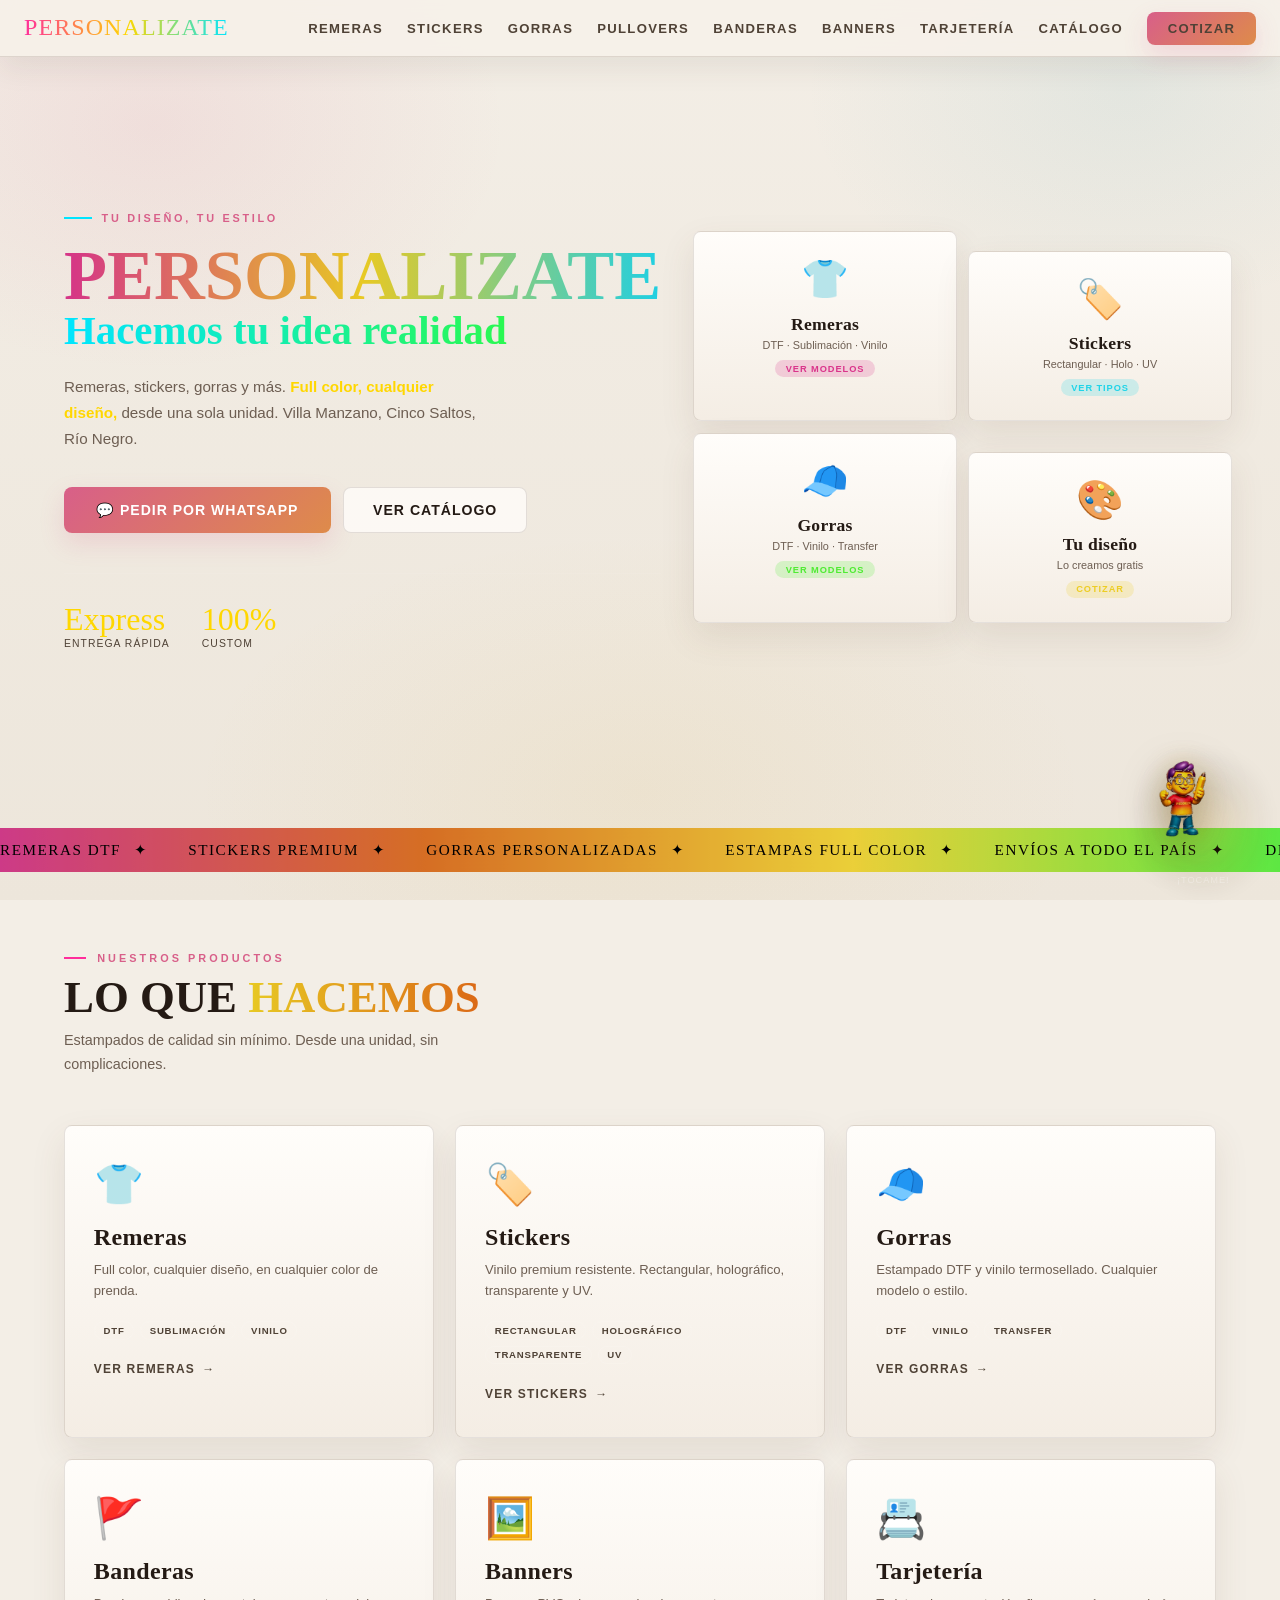
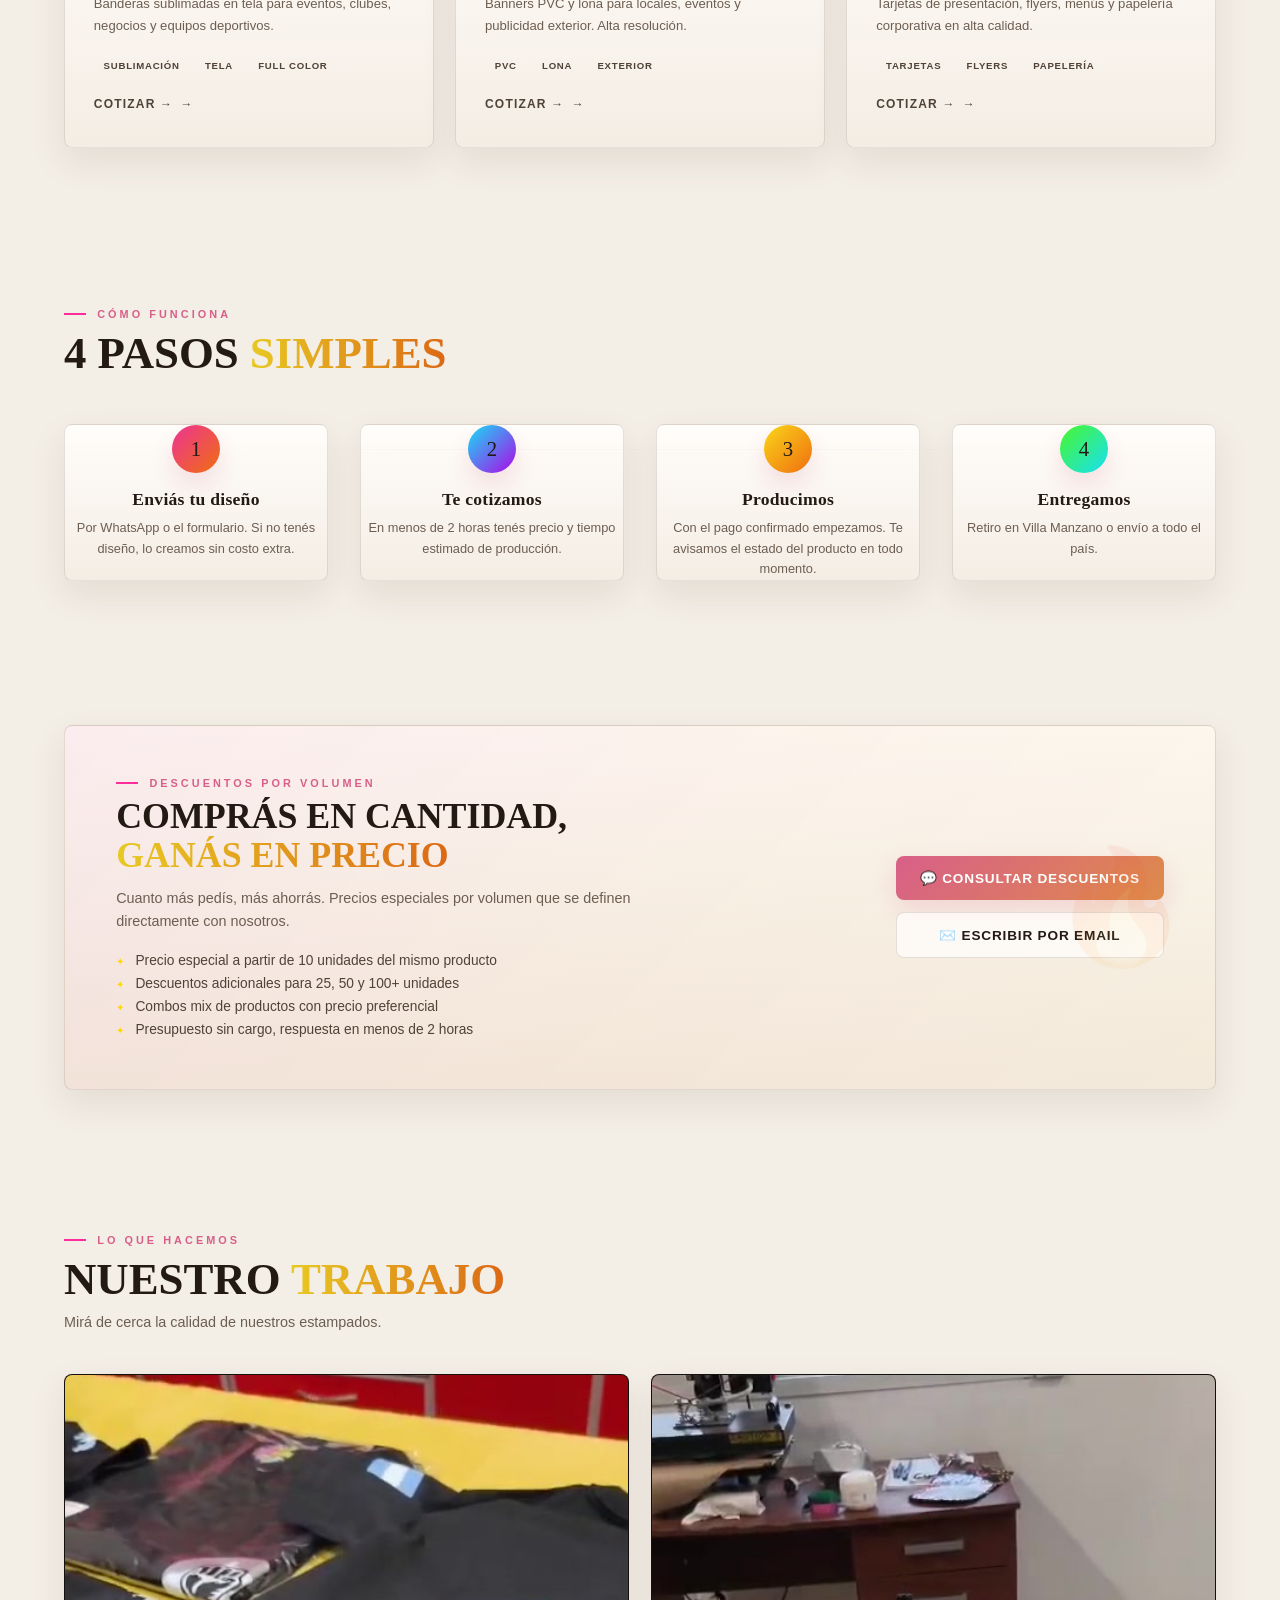
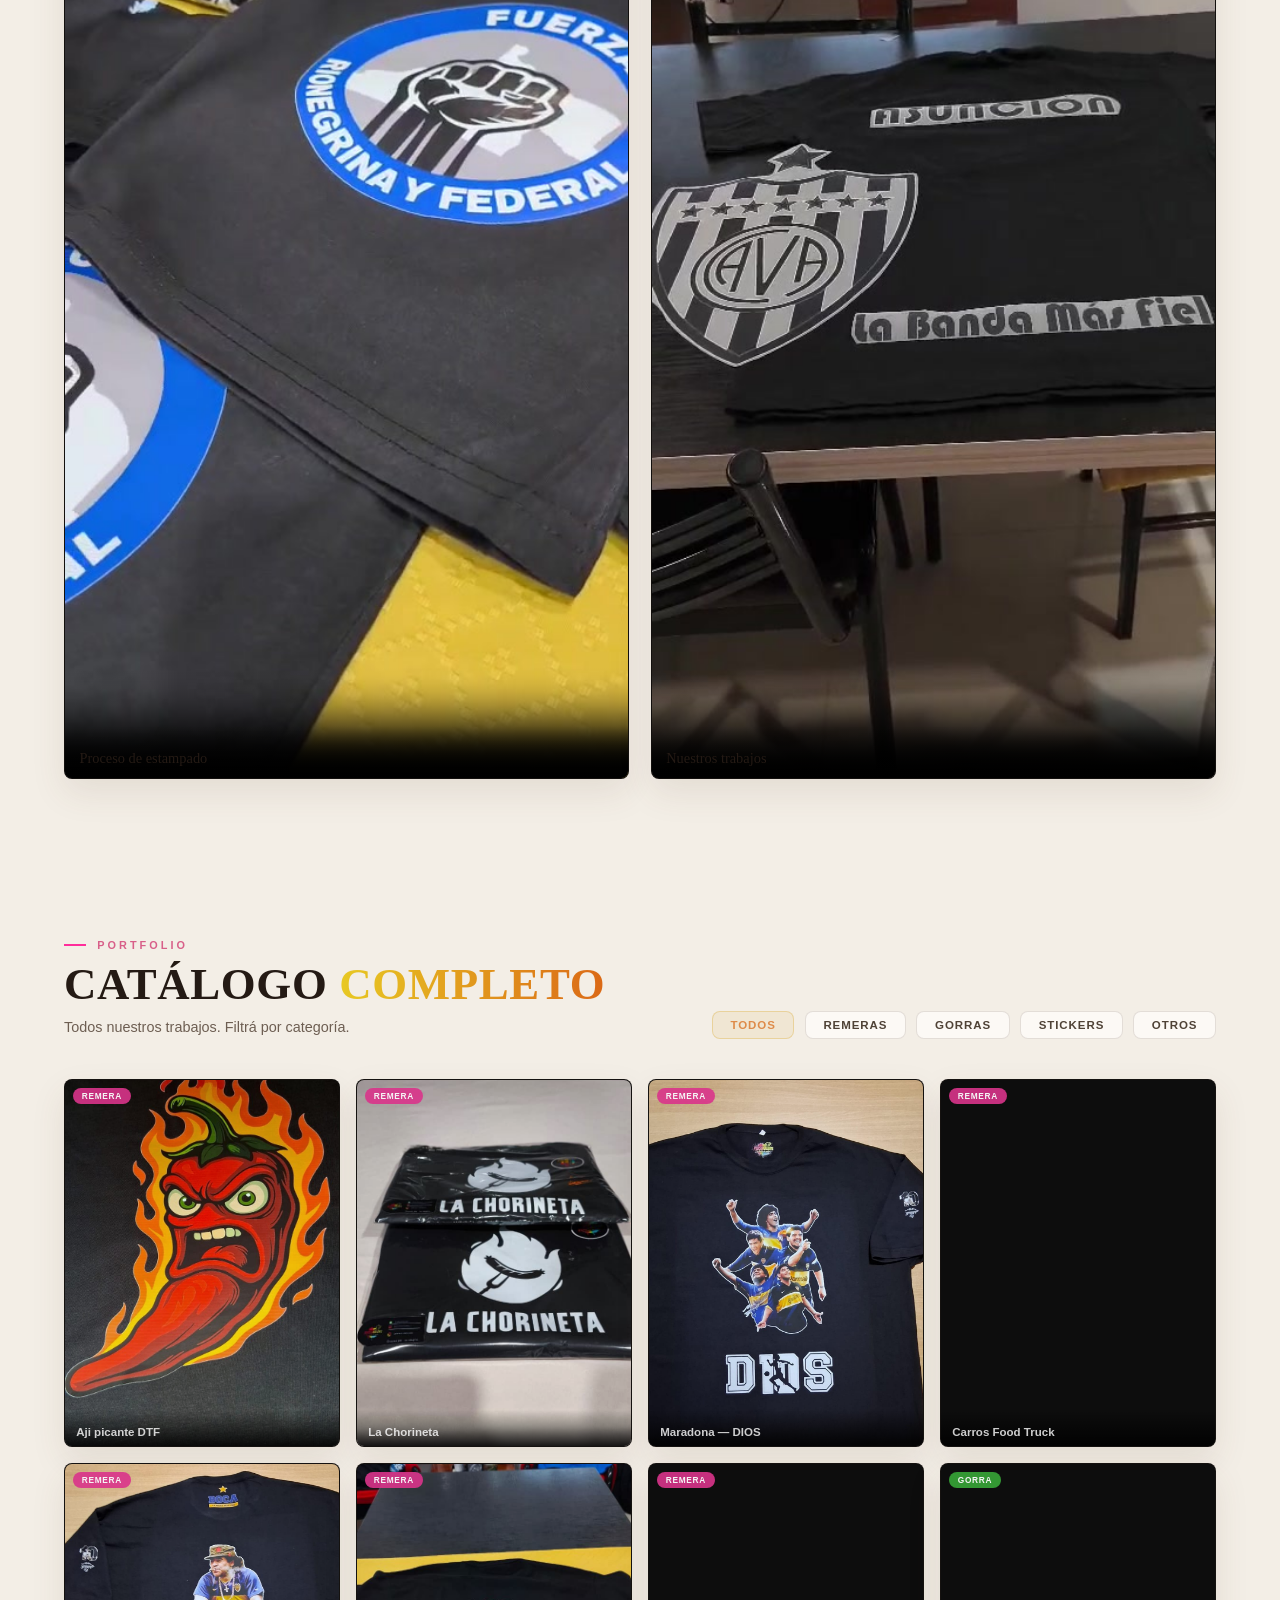
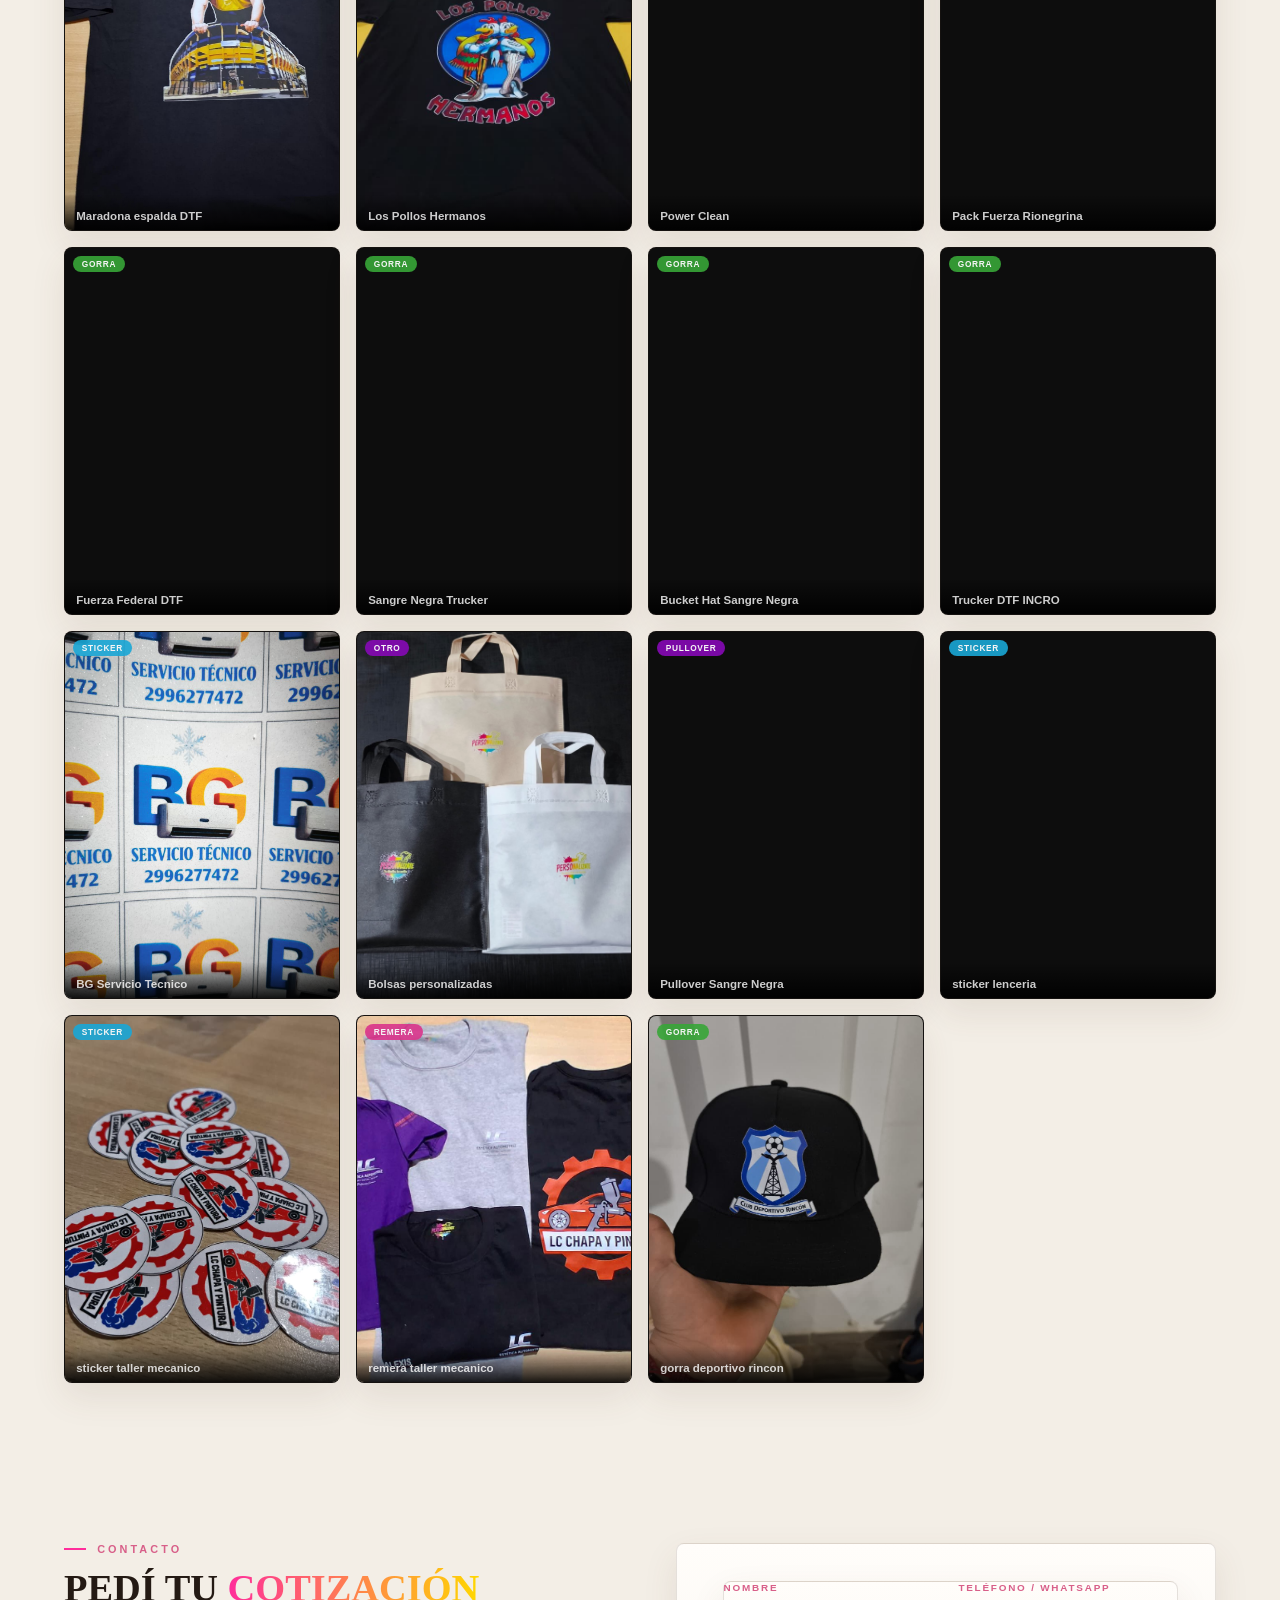
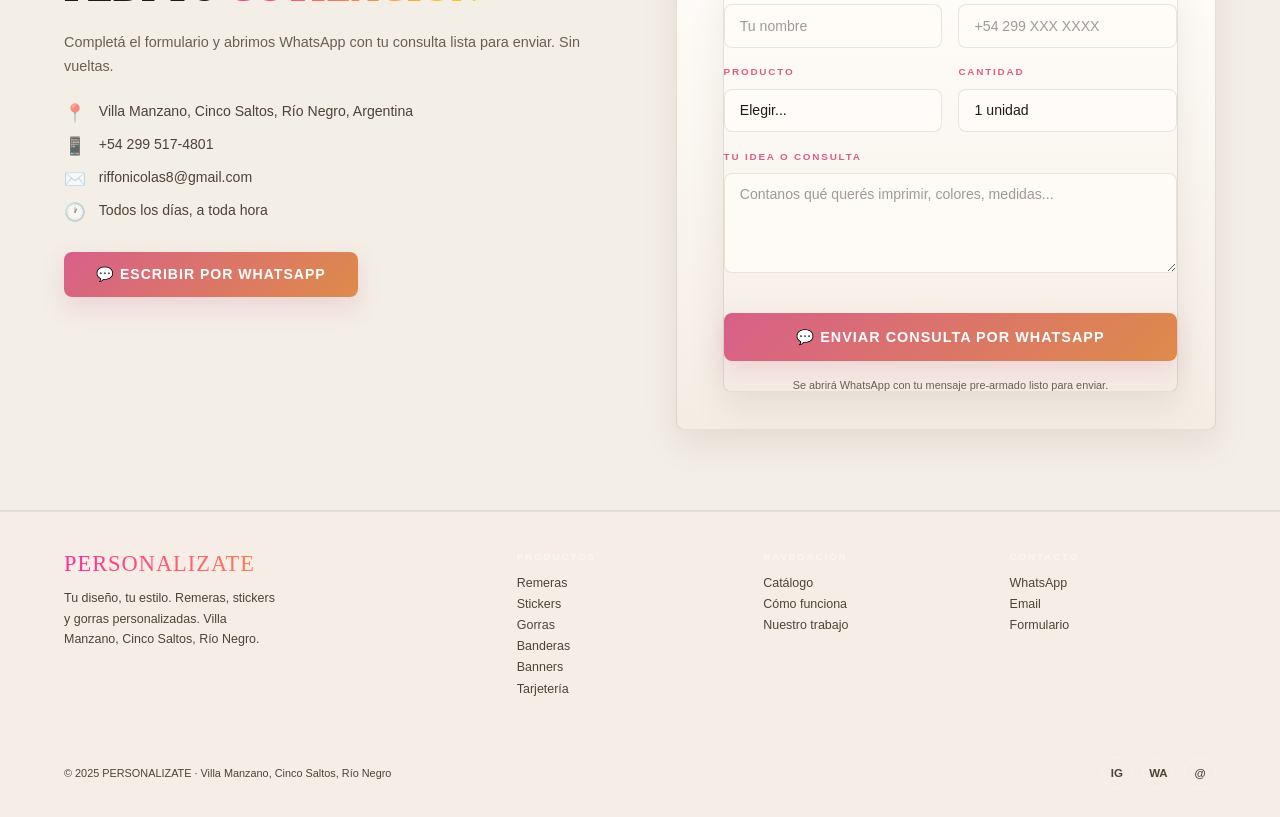
==== commit 24101822: "fix muñeco y botón de cotizar" ====
--- a/index.html
+++ b/index.html
@@ -354,7 +354,7 @@
     <li><a href="https://wa.me/542995174801?text=Hola!%20Quiero%20cotizar%20banners%20personalizados" target="_blank" rel="noopener noreferrer">Banners</a></li>
     <li><a href="https://wa.me/542995174801?text=Hola!%20Quiero%20cotizar%20tarjeteria%20personalizada" target="_blank" rel="noopener noreferrer">Tarjetería</a></li>
     <li><a href="#catalogo">Catálogo</a></li>
-    <li><a href="#contacto" class="nav-cta" onclick="const section=document.getElementById('contacto'); if(section){ section.scrollIntoView({behavior:'smooth', block:'start'}); } return false;">Cotizar</a></li>
+    <li><a href="#contacto" class="nav-cta">Cotizar</a></li>
   </ul>
   <button class="nav-toggle" id="navToggle" onclick="toggleNav()" aria-label="Menú">
     <span></span><span></span><span></span>
--- a/design-polish.css
+++ b/design-polish.css
@@ -386,6 +386,42 @@
   color:var(--polish-text)!important;
 }
 
+.contact-right{
+  padding:clamp(1.6rem,3vw,2.3rem)!important;
+  padding-left:clamp(1.95rem,4vw,2.85rem)!important;
+}
+
+.contact-form{
+  gap:1.15rem!important;
+}
+
+.contact-form .form-row{
+  gap:1rem!important;
+}
+
+.contact-form .fg{
+  gap:.55rem!important;
+  margin-bottom:0!important;
+}
+
+.contact-form,
+.contact-form .form-row,
+.contact-form .fg,
+.contact-form .fg label,
+.contact-form .fg input,
+.contact-form .fg select,
+.contact-form .fg textarea{
+  width:100%;
+}
+
+.contact-form label{
+  margin-bottom:.15rem!important;
+}
+
+.contact-form .form-submit{
+  margin-top:.25rem!important;
+}
+
 .contact-form input::placeholder,
 .contact-form textarea::placeholder,
 .fg input::placeholder,
@@ -444,13 +480,36 @@
   color:var(--polish-text-soft)!important;
 }
 
+.mascot-container::before{
+  content:'';
+  position:absolute;
+  inset:auto 10px 10px 10px;
+  height:62%;
+  border-radius:999px;
+  background:radial-gradient(circle at 50% 55%, rgba(217,170,52,.28), rgba(217,170,52,.12) 38%, rgba(22,16,12,.14) 62%, transparent 78%);
+  filter:blur(16px);
+  opacity:.9;
+  pointer-events:none;
+  z-index:-1;
+}
+
 .mascot-img{
-  filter:drop-shadow(0 10px 22px rgba(72,54,39,.16)) contrast(1.07) saturate(.94) brightness(.98)!important;
+  filter:
+    drop-shadow(0 12px 22px rgba(22,16,12,.34))
+    drop-shadow(0 0 12px rgba(217,170,52,.26))
+    contrast(1.18)
+    saturate(.95)
+    brightness(.89)!important;
 }
 
 .mascot-img:hover,
 .mascot-img:active{
-  filter:drop-shadow(0 14px 28px rgba(72,54,39,.18)) contrast(1.08) saturate(.96) brightness(.99)!important;
+  filter:
+    drop-shadow(0 16px 28px rgba(22,16,12,.38))
+    drop-shadow(0 0 18px rgba(217,170,52,.34))
+    contrast(1.2)
+    saturate(.97)
+    brightness(.91)!important;
 }
 
 .mascot-bubble{
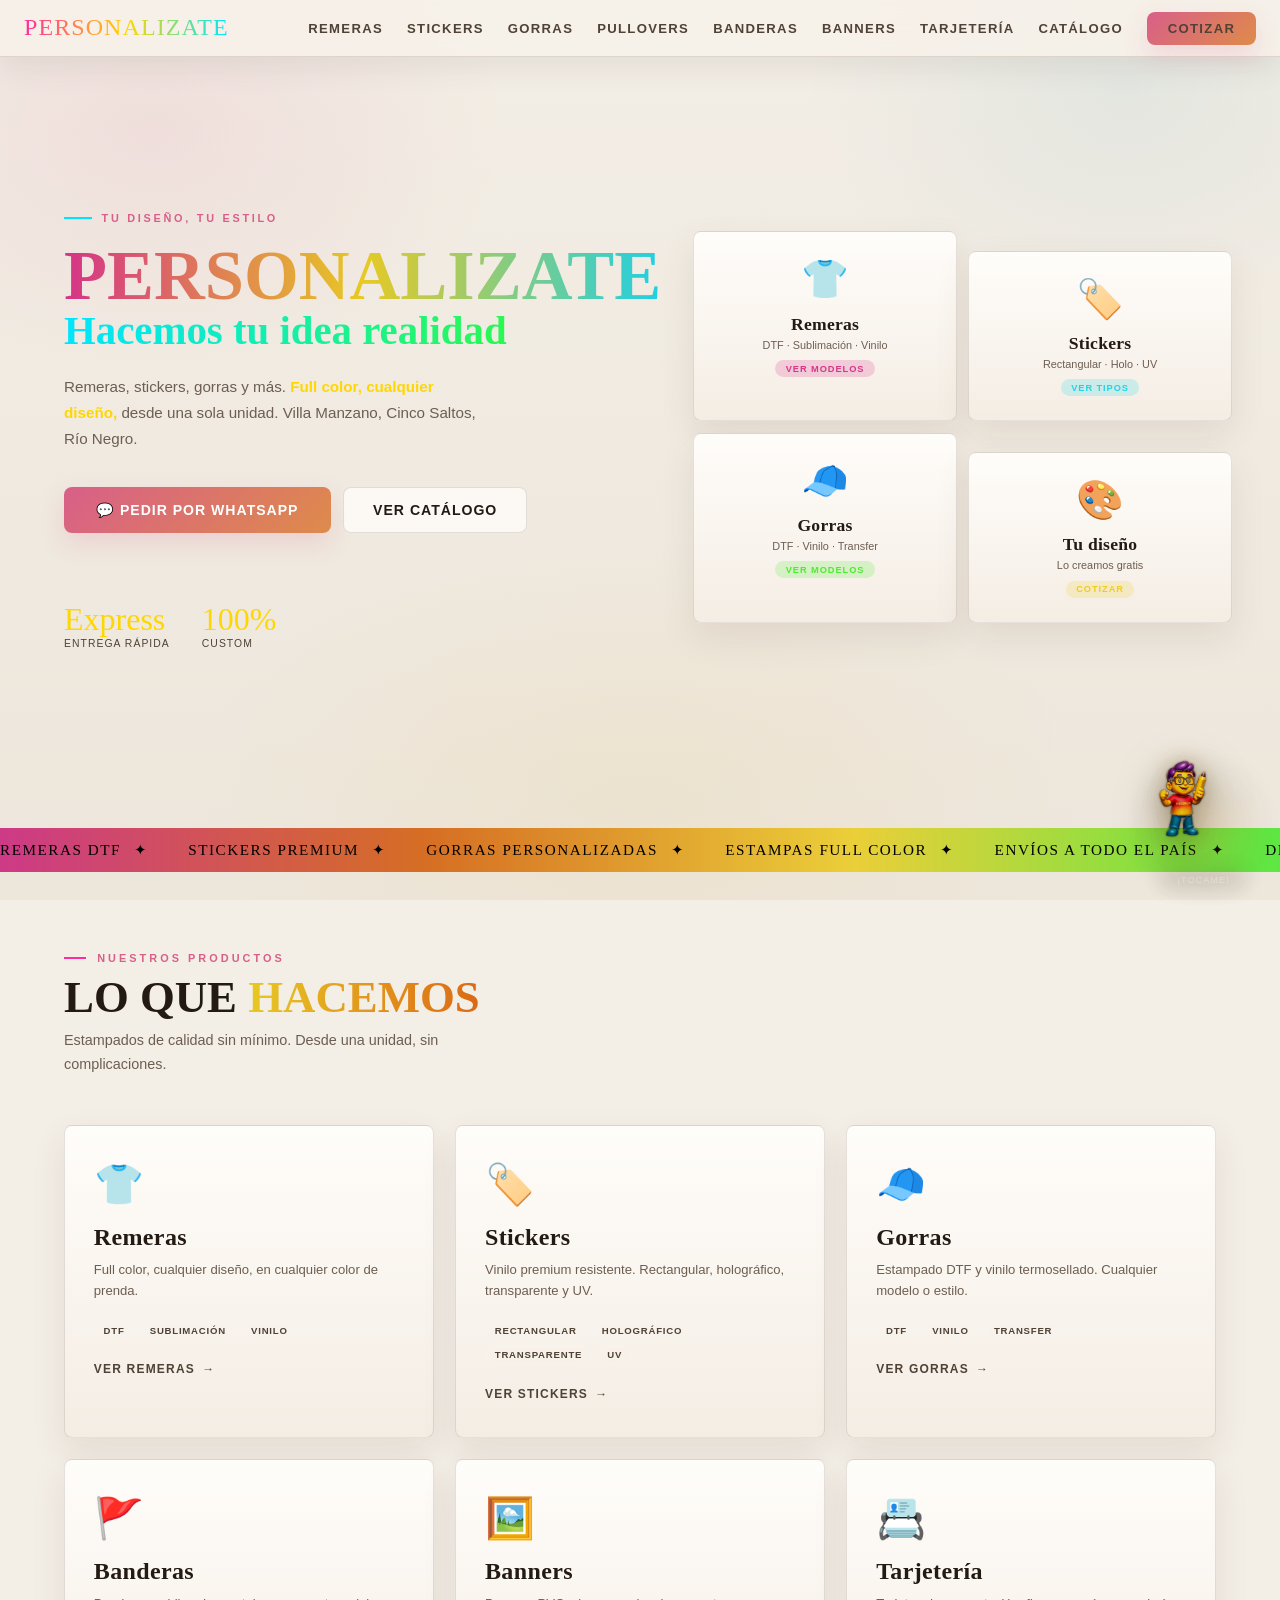
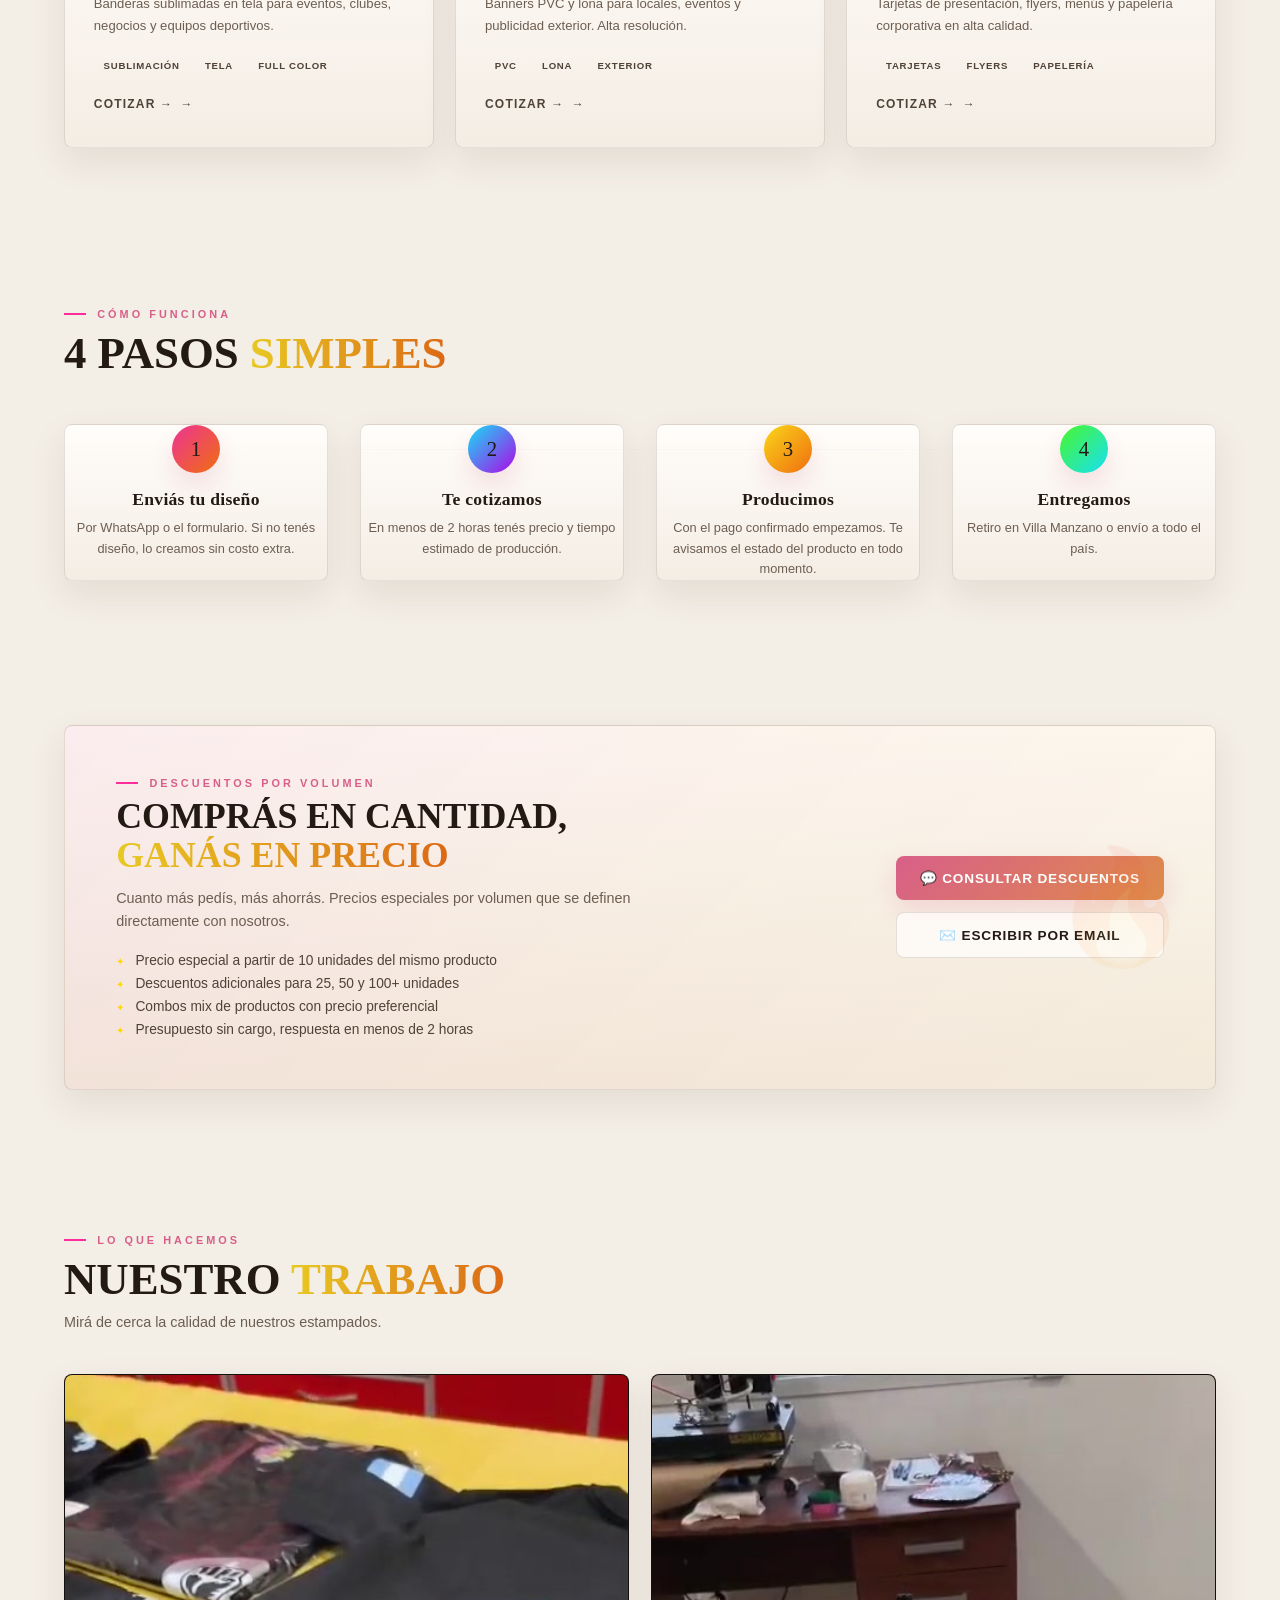
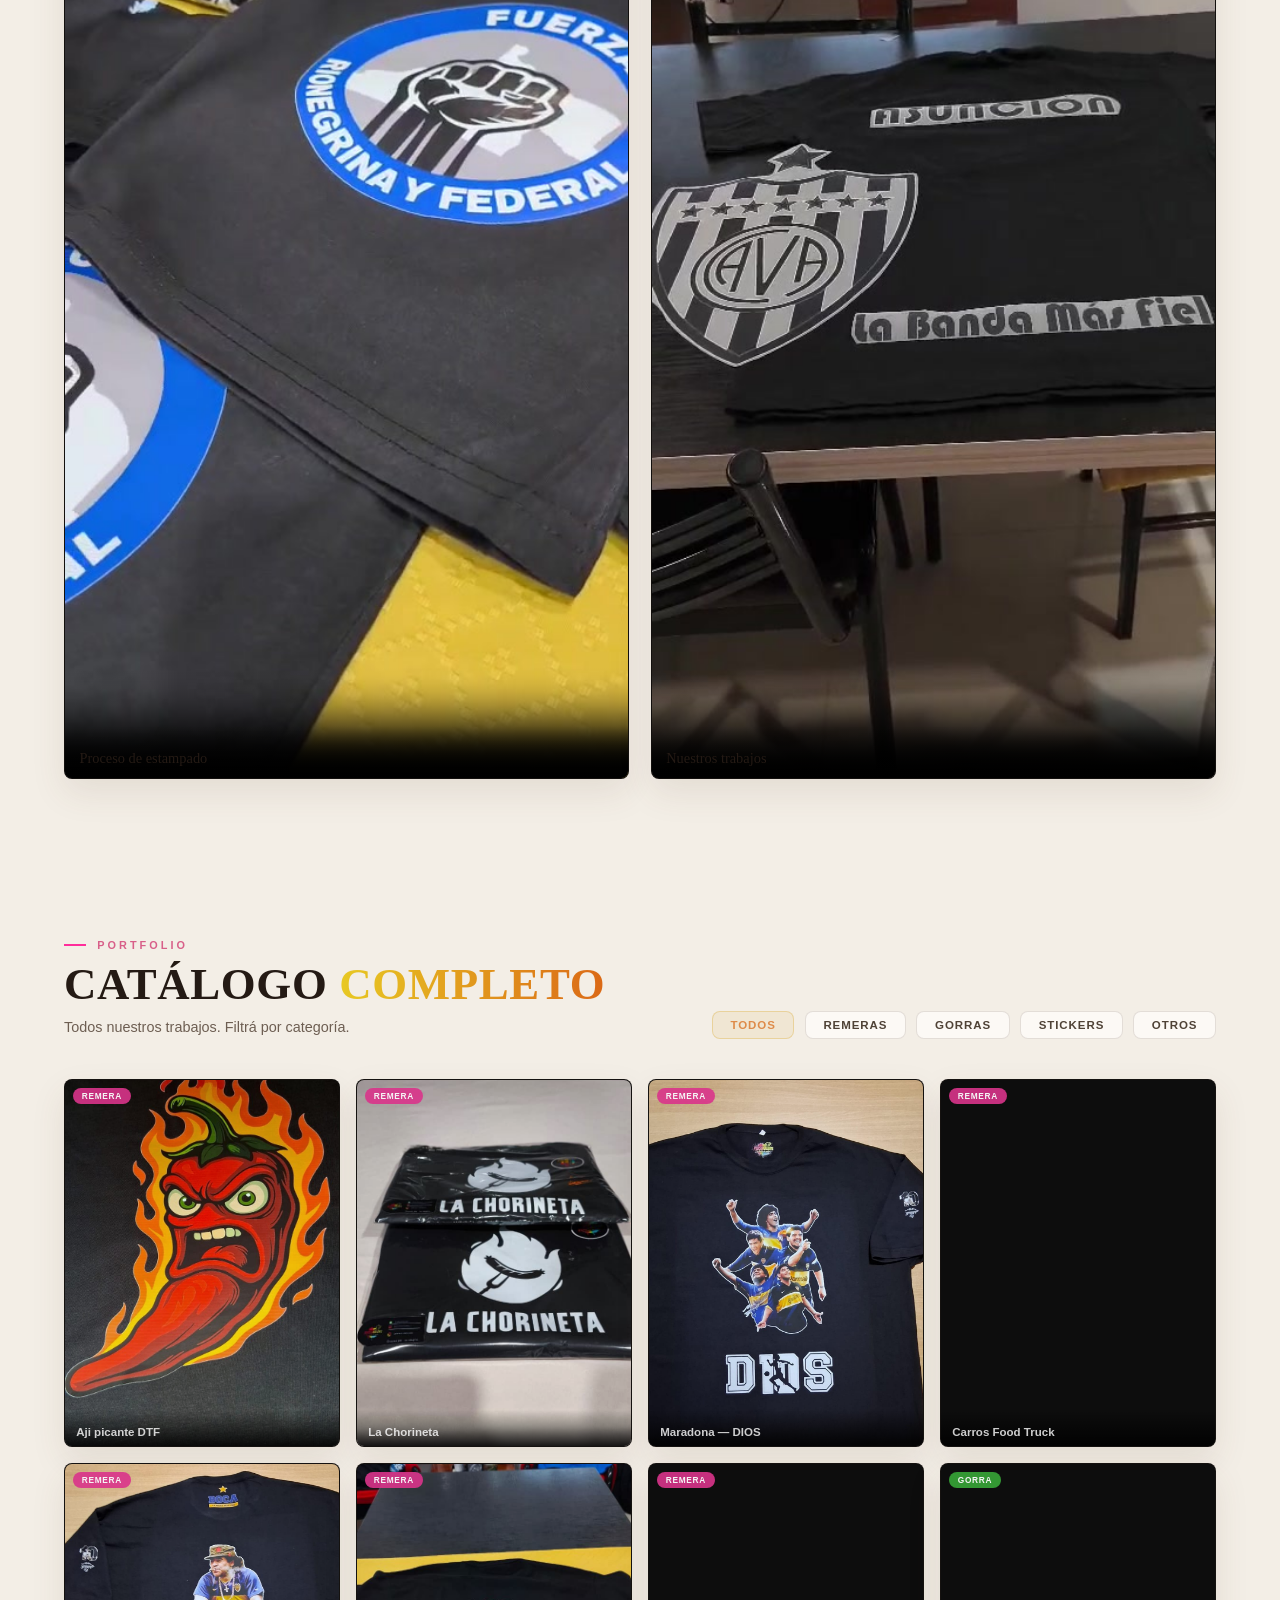
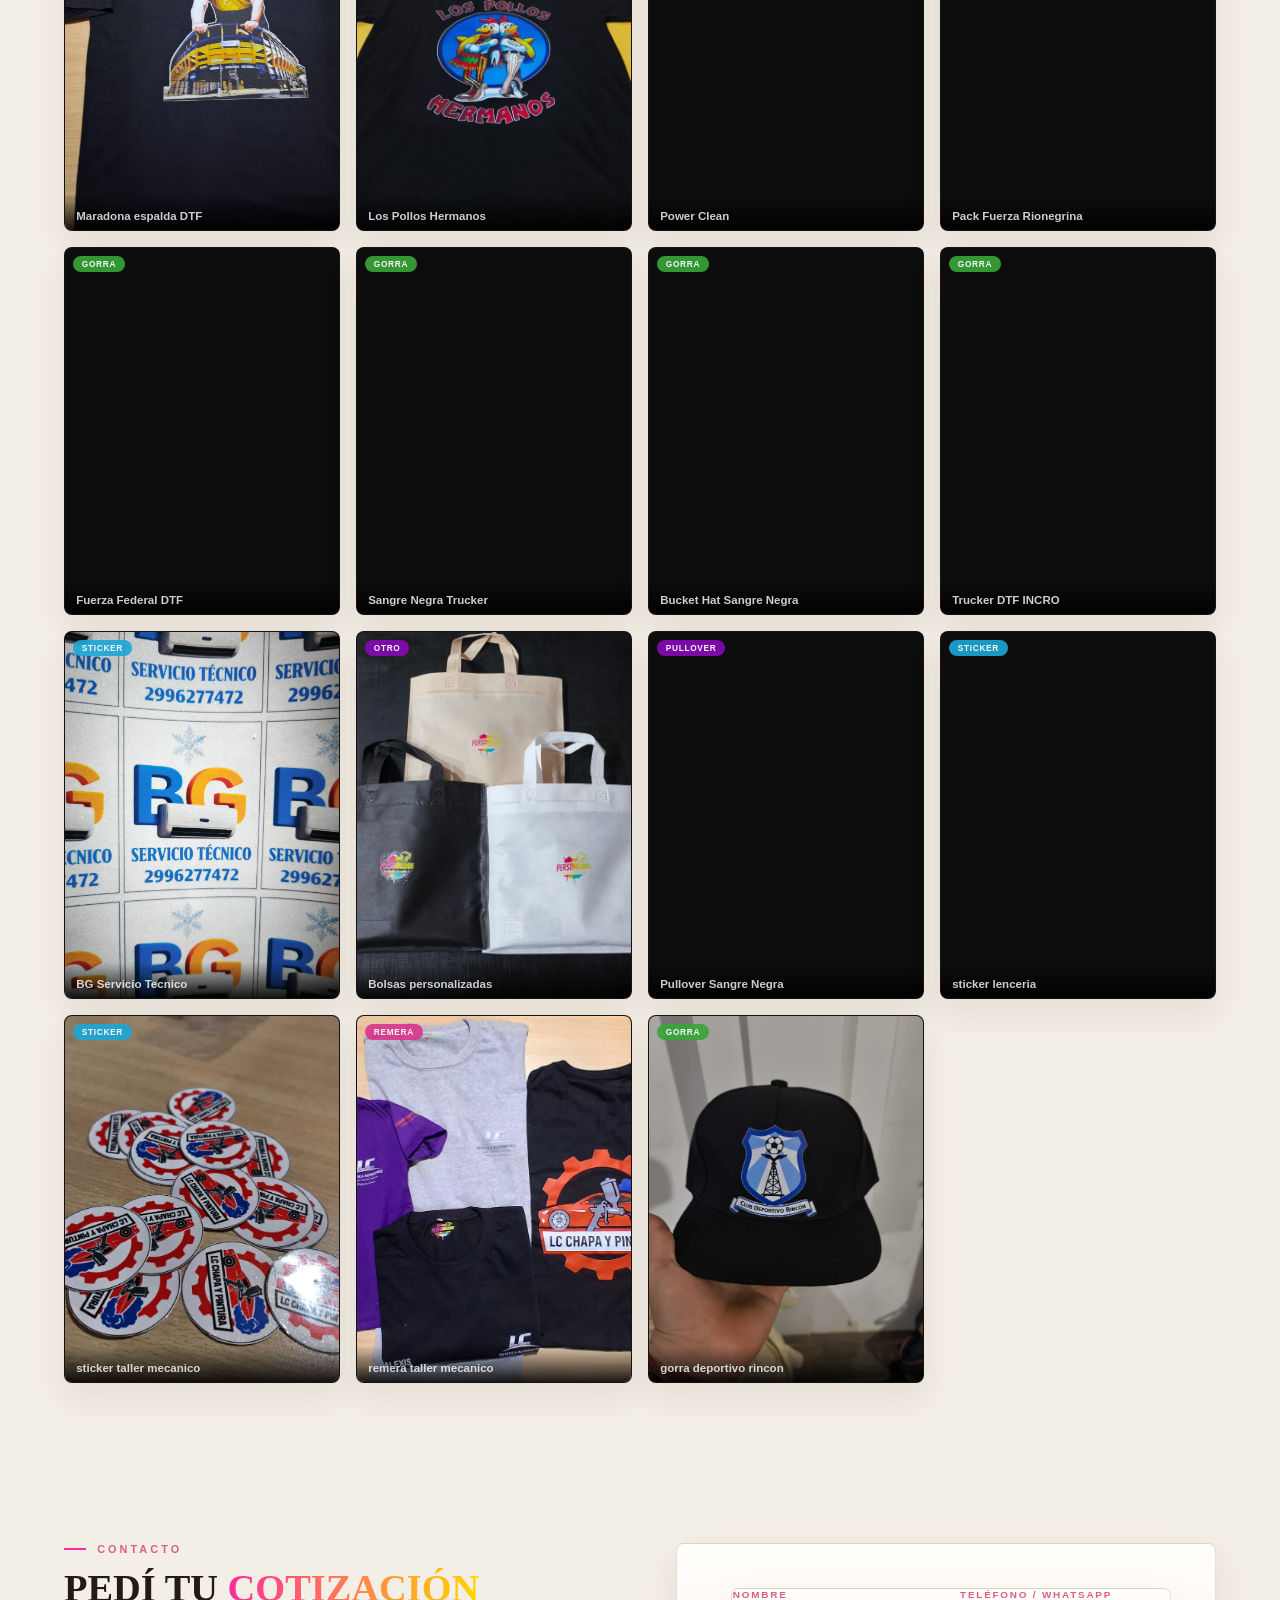
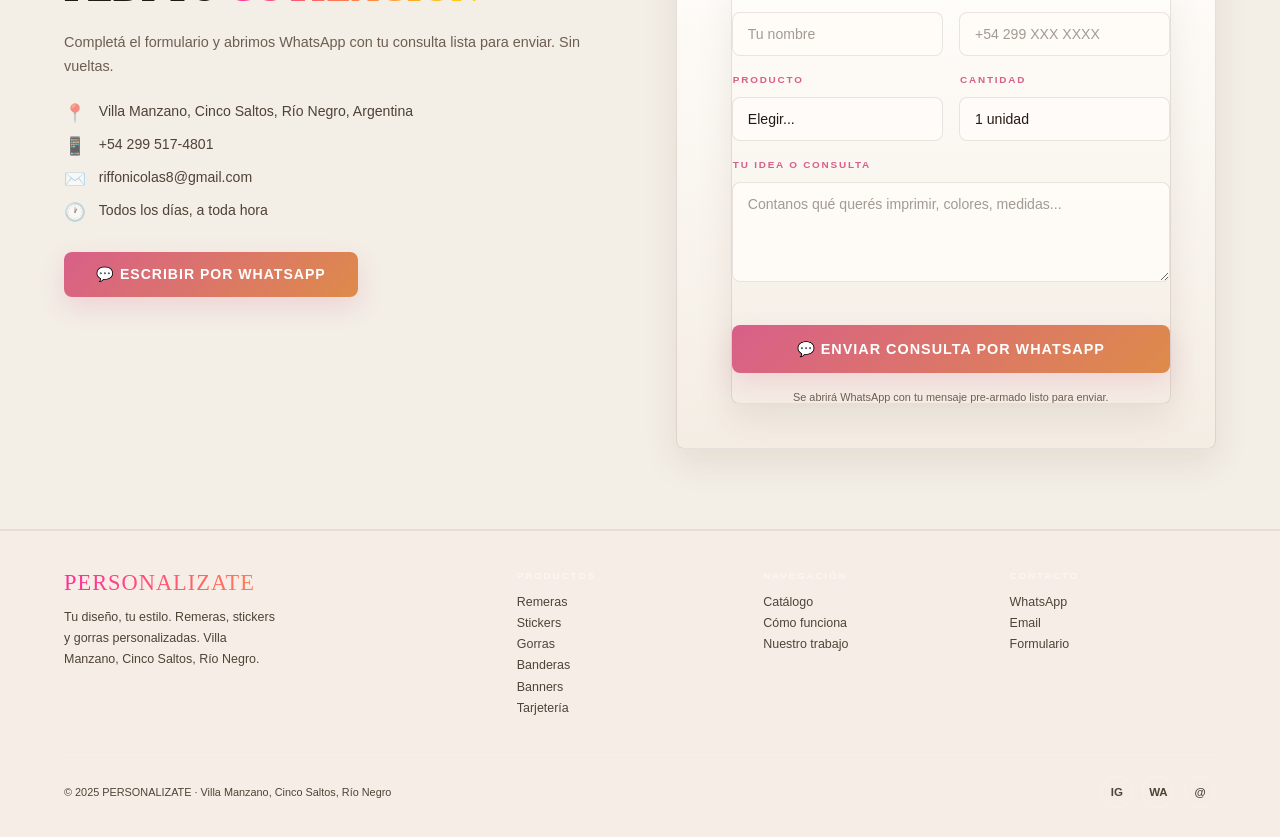
==== commit e5c7d248: "fix muñeco y botón de cotizar rehecho" ====
--- a/index.html
+++ b/index.html
@@ -354,7 +354,7 @@
     <li><a href="https://wa.me/542995174801?text=Hola!%20Quiero%20cotizar%20banners%20personalizados" target="_blank" rel="noopener noreferrer">Banners</a></li>
     <li><a href="https://wa.me/542995174801?text=Hola!%20Quiero%20cotizar%20tarjeteria%20personalizada" target="_blank" rel="noopener noreferrer">Tarjetería</a></li>
     <li><a href="#catalogo">Catálogo</a></li>
-    <li><a href="#contacto" class="nav-cta">Cotizar</a></li>
+    <li><a href="#cotizacion" class="nav-cta">Cotizar</a></li>
   </ul>
   <button class="nav-toggle" id="navToggle" onclick="toggleNav()" aria-label="Menú">
     <span></span><span></span><span></span>
@@ -518,6 +518,7 @@
 </section>
 
 <!-- CONTACTO -->
+<div id="cotizacion" aria-hidden="true"></div>
 <section class="contact-section" id="contacto">
   <div class="contact-grid">
     <div class="contact-left reveal">
--- a/design-polish.css
+++ b/design-polish.css
@@ -387,11 +387,14 @@
 }
 
 .contact-right{
-  padding:clamp(1.6rem,3vw,2.3rem)!important;
-  padding-left:clamp(1.95rem,4vw,2.85rem)!important;
+  box-sizing:border-box!important;
+  padding:clamp(2rem,3.6vw,2.75rem)!important;
+  padding-left:clamp(2.4rem,5vw,3.35rem)!important;
 }
 
 .contact-form{
+  margin:0!important;
+  padding:0!important;
   gap:1.15rem!important;
 }
 
@@ -415,11 +418,18 @@
 }
 
 .contact-form label{
-  margin-bottom:.15rem!important;
+  margin-bottom:.2rem!important;
+  padding-left:.08rem!important;
 }
 
 .contact-form .form-submit{
-  margin-top:.25rem!important;
+  margin-top:.4rem!important;
+}
+
+#cotizacion{
+  display:block;
+  position:relative;
+  scroll-margin-top:108px;
 }
 
 .contact-form input::placeholder,
@@ -483,33 +493,52 @@
 .mascot-container::before{
   content:'';
   position:absolute;
-  inset:auto 10px 10px 10px;
-  height:62%;
+  inset:auto 12px 8px 12px;
+  height:60%;
   border-radius:999px;
-  background:radial-gradient(circle at 50% 55%, rgba(217,170,52,.28), rgba(217,170,52,.12) 38%, rgba(22,16,12,.14) 62%, transparent 78%);
-  filter:blur(16px);
-  opacity:.9;
+  background:radial-gradient(circle at 50% 55%, rgba(217,170,52,.30), rgba(217,170,52,.14) 34%, rgba(22,16,12,.12) 60%, transparent 78%);
+  filter:blur(18px);
+  opacity:.82;
   pointer-events:none;
   z-index:-1;
 }
 
+.mascot-container::after{
+  content:'';
+  position:absolute;
+  left:14px;
+  right:14px;
+  bottom:2px;
+  height:18px;
+  border-radius:999px;
+  background:rgba(22,16,12,.18);
+  filter:blur(10px);
+  opacity:.72;
+  pointer-events:none;
+  z-index:-1;
+}
+
 .mascot-img{
   filter:
-    drop-shadow(0 12px 22px rgba(22,16,12,.34))
-    drop-shadow(0 0 12px rgba(217,170,52,.26))
-    contrast(1.18)
-    saturate(.95)
-    brightness(.89)!important;
+    drop-shadow(0 0 1px rgba(18,14,11,.48))
+    drop-shadow(0 0 10px rgba(18,14,11,.16))
+    drop-shadow(0 14px 24px rgba(22,16,12,.34))
+    drop-shadow(0 0 12px rgba(217,170,52,.24))
+    contrast(1.2)
+    saturate(.96)
+    brightness(.9)!important;
 }
 
 .mascot-img:hover,
 .mascot-img:active{
   filter:
-    drop-shadow(0 16px 28px rgba(22,16,12,.38))
-    drop-shadow(0 0 18px rgba(217,170,52,.34))
-    contrast(1.2)
-    saturate(.97)
-    brightness(.91)!important;
+    drop-shadow(0 0 1px rgba(18,14,11,.54))
+    drop-shadow(0 0 14px rgba(18,14,11,.2))
+    drop-shadow(0 18px 30px rgba(22,16,12,.38))
+    drop-shadow(0 0 18px rgba(217,170,52,.32))
+    contrast(1.22)
+    saturate(.98)
+    brightness(.92)!important;
 }
 
 .mascot-bubble{
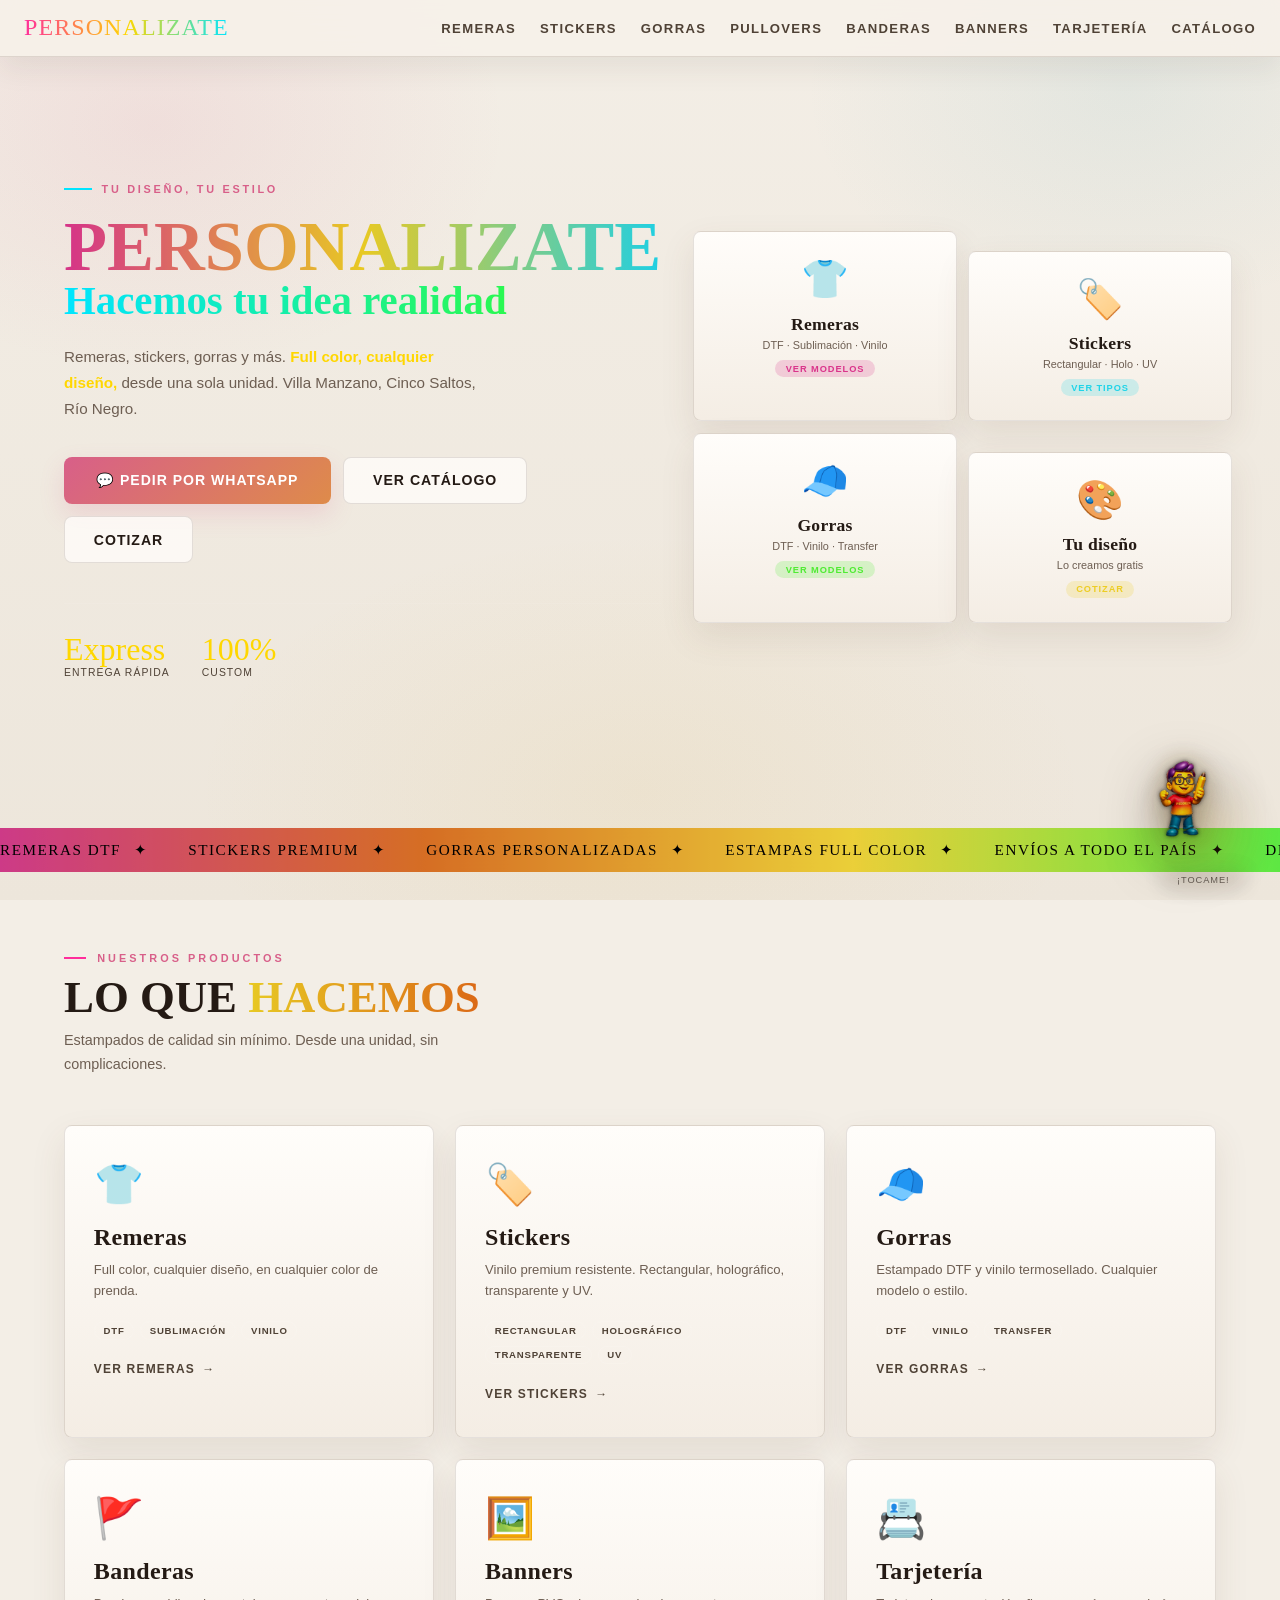
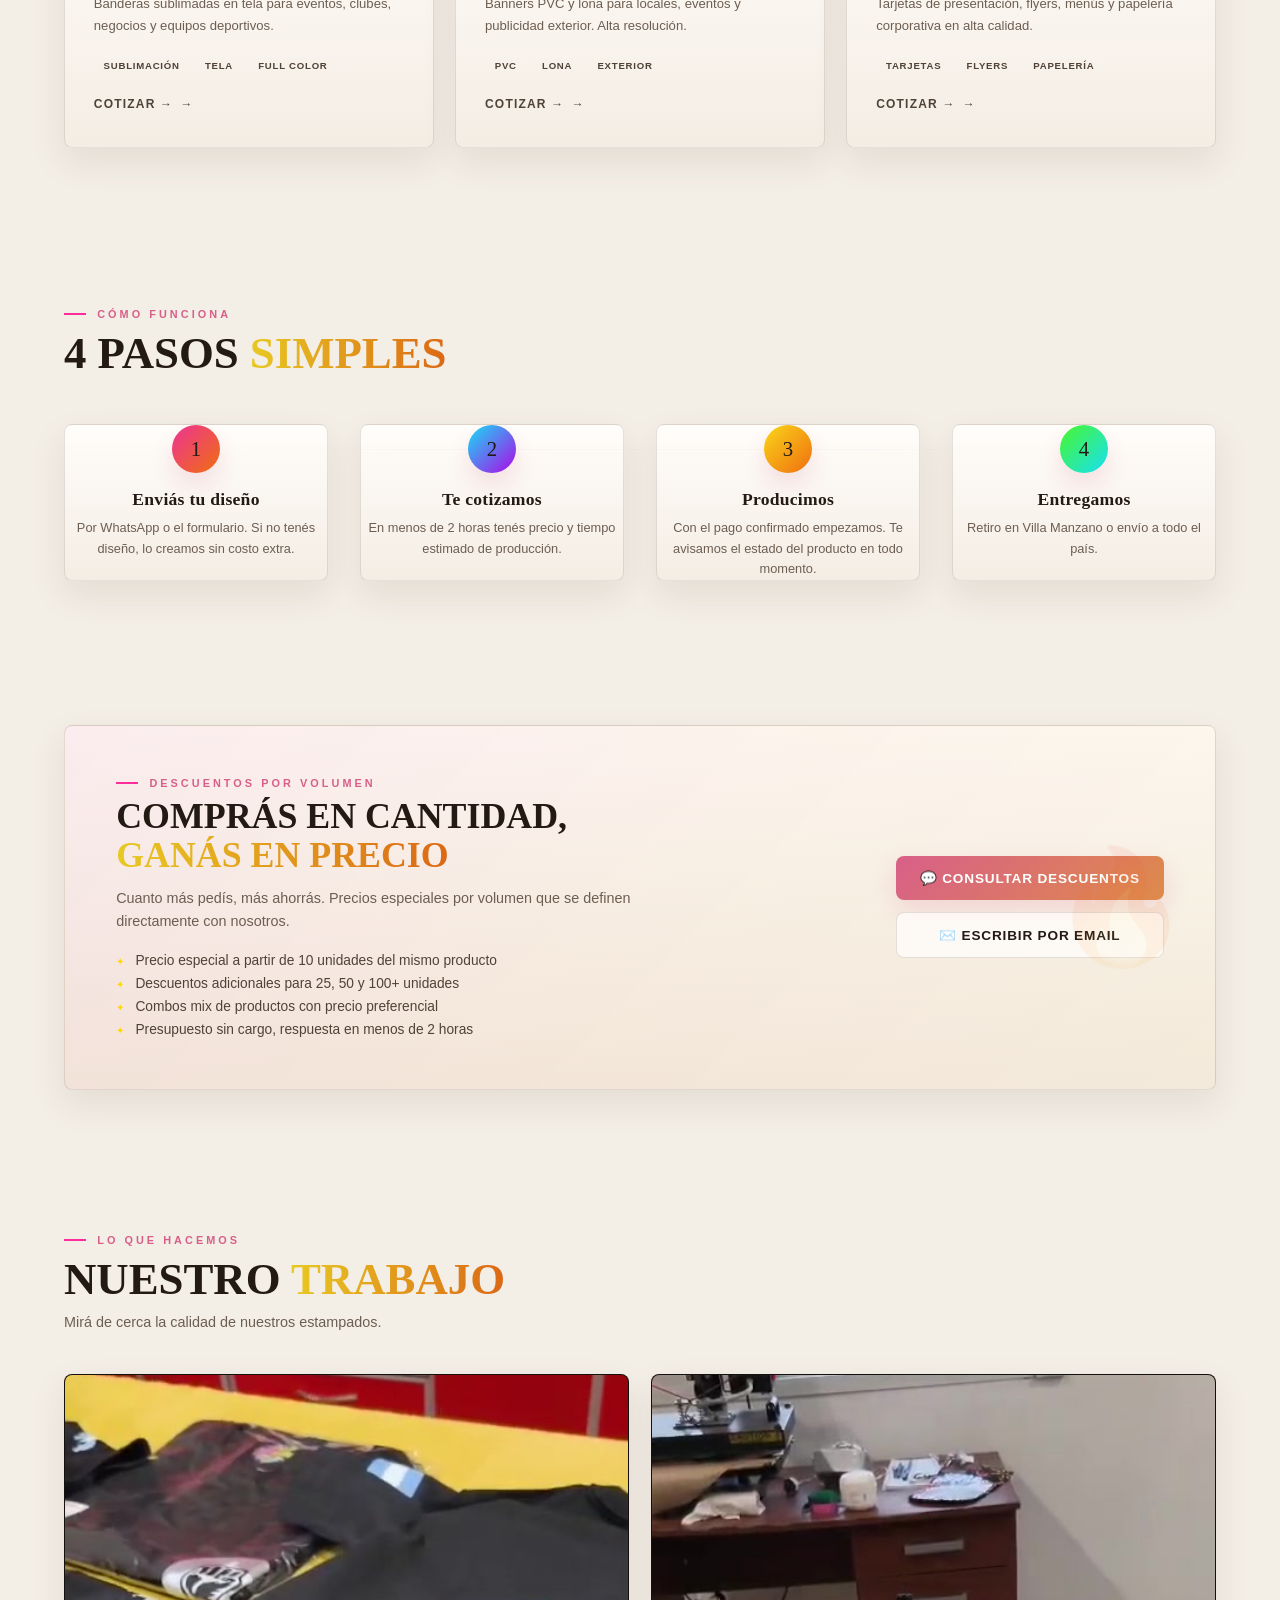
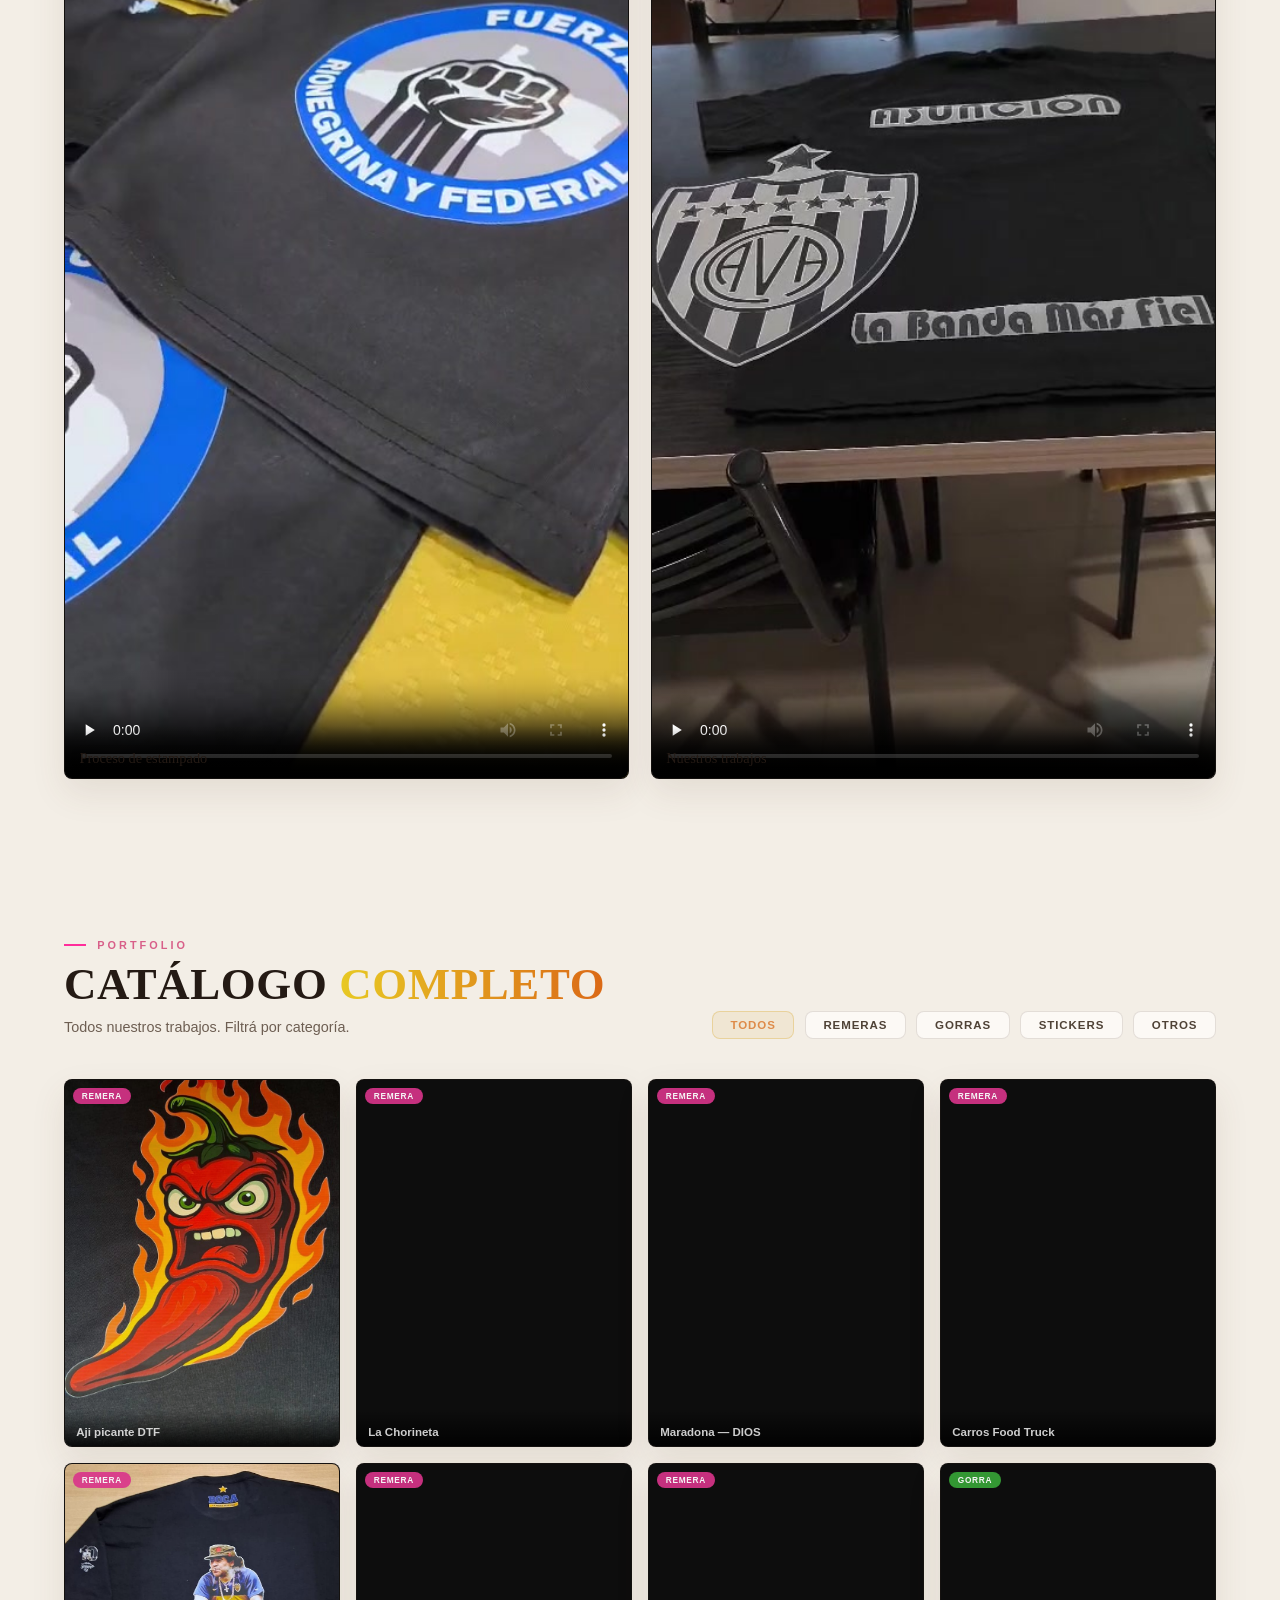
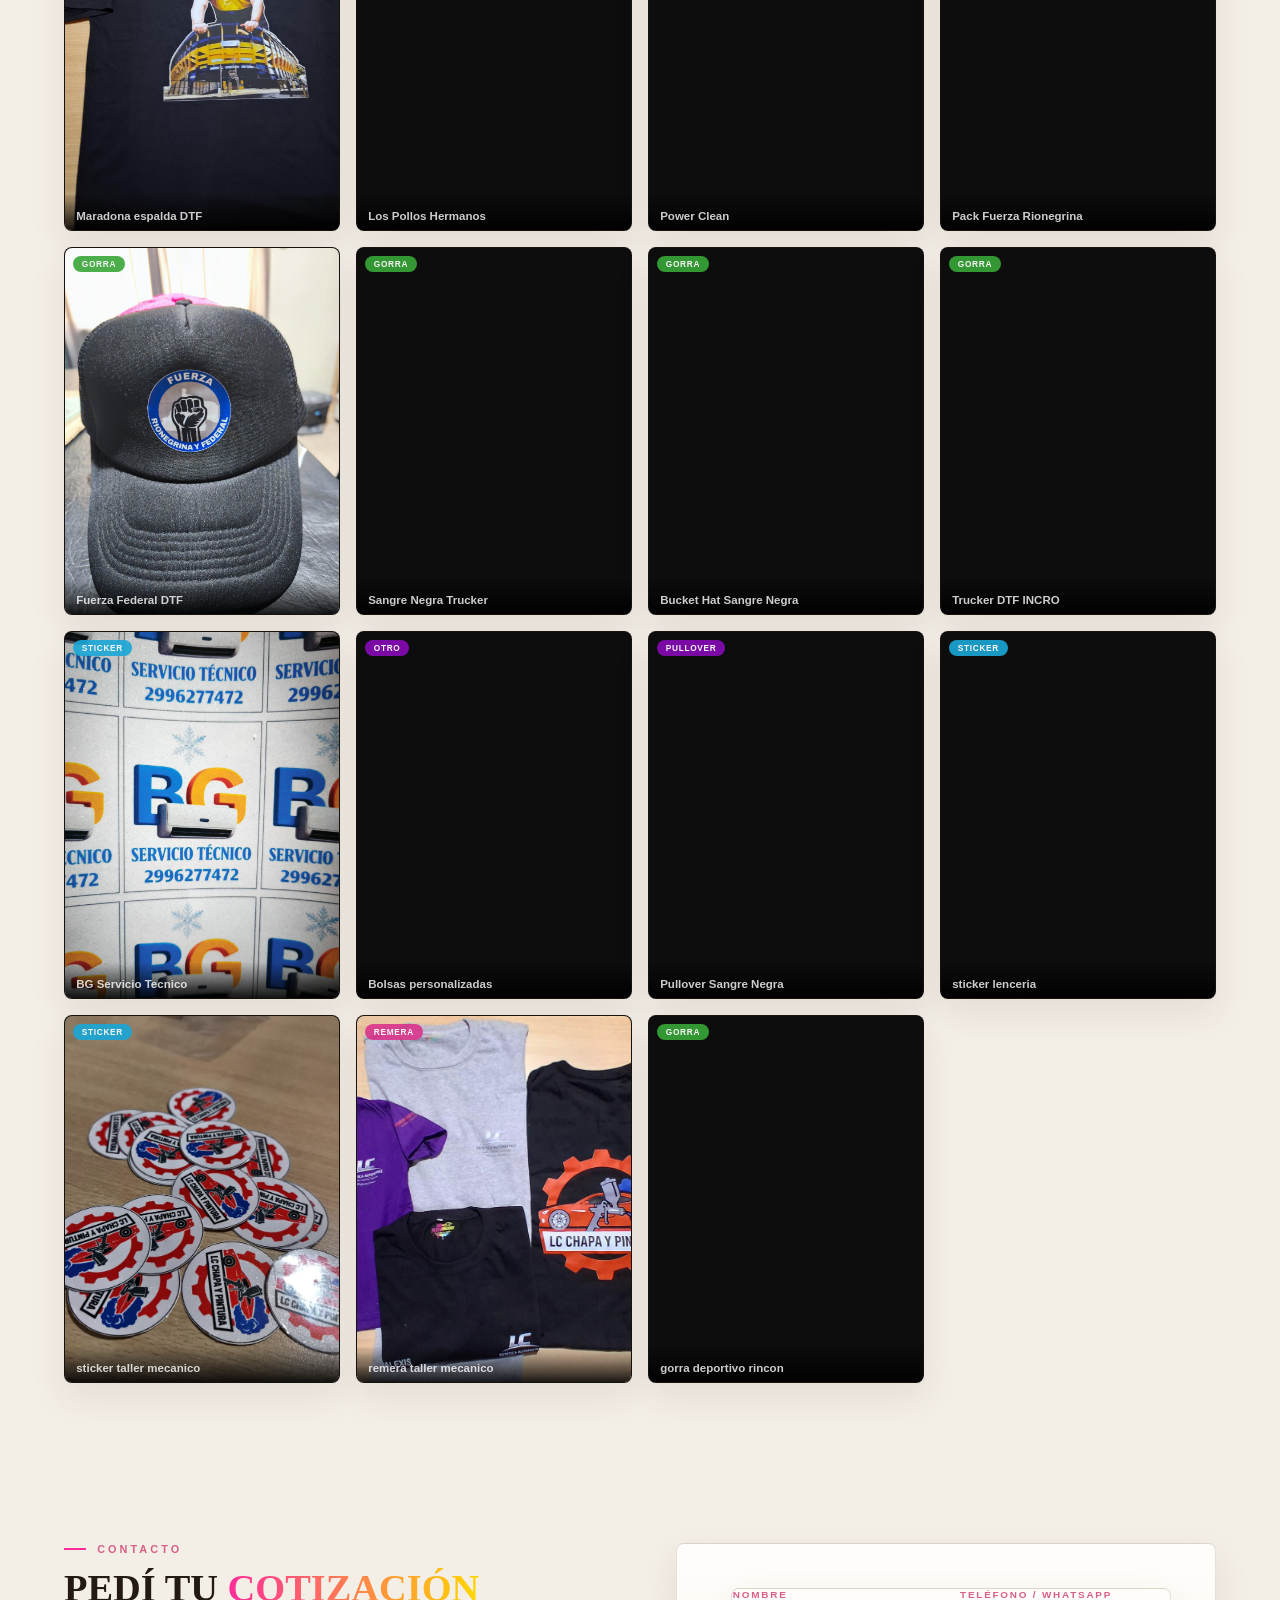
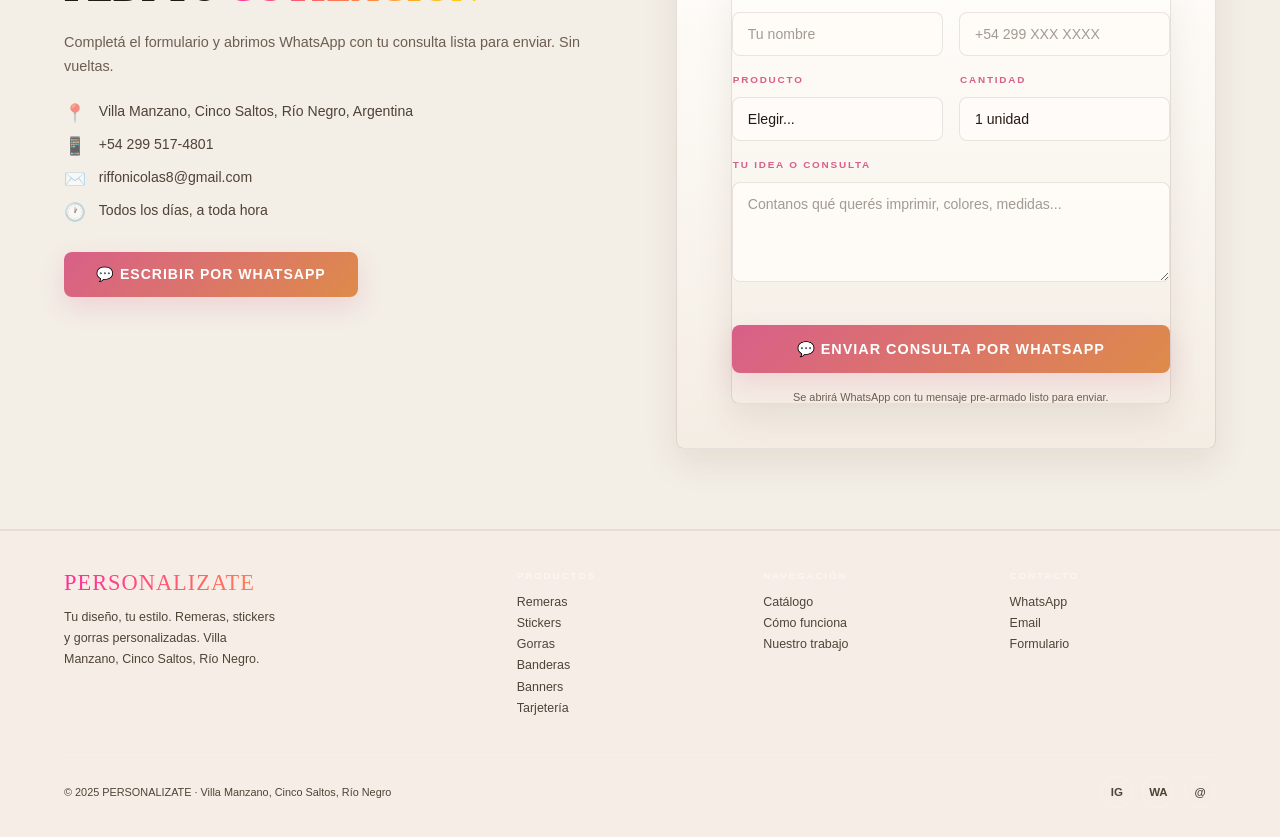
==== commit 38de6b0f: "fix muñeco y botón de cotizar rehecho version2" ====
--- a/index.html
+++ b/index.html
@@ -354,7 +354,6 @@
     <li><a href="https://wa.me/542995174801?text=Hola!%20Quiero%20cotizar%20banners%20personalizados" target="_blank" rel="noopener noreferrer">Banners</a></li>
     <li><a href="https://wa.me/542995174801?text=Hola!%20Quiero%20cotizar%20tarjeteria%20personalizada" target="_blank" rel="noopener noreferrer">Tarjetería</a></li>
     <li><a href="#catalogo">Catálogo</a></li>
-    <li><a href="#cotizacion" class="nav-cta">Cotizar</a></li>
   </ul>
   <button class="nav-toggle" id="navToggle" onclick="toggleNav()" aria-label="Menú">
     <span></span><span></span><span></span>
@@ -405,6 +404,7 @@
     <div class="hero-actions">
       <a href="https://wa.me/542995174801?text=Hola!%20Quiero%20hacer%20un%20pedido%20personalizado" class="btn-main" target="_blank" rel="noopener noreferrer">💬 Pedir por WhatsApp</a>
       <a href="#catalogo" class="btn-sec">Ver catálogo</a>
+      <a href="#cotizacion" class="btn-sec">Cotizar</a>
     </div>
     <div class="hero-stats">
       <div><div class="stat-num">Express</div><div class="stat-lab">Entrega rápida</div></div>
--- a/design-polish.css
+++ b/design-polish.css
@@ -520,25 +520,30 @@
 
 .mascot-img{
   filter:
-    drop-shadow(0 0 1px rgba(18,14,11,.48))
-    drop-shadow(0 0 10px rgba(18,14,11,.16))
-    drop-shadow(0 14px 24px rgba(22,16,12,.34))
-    drop-shadow(0 0 12px rgba(217,170,52,.24))
-    contrast(1.2)
-    saturate(.96)
-    brightness(.9)!important;
+    drop-shadow(0 0 2px rgba(18,14,11,.62))
+    drop-shadow(0 0 12px rgba(18,14,11,.24))
+    drop-shadow(0 18px 30px rgba(22,16,12,.42))
+    drop-shadow(0 0 12px rgba(217,170,52,.22))
+    contrast(1.22)
+    saturate(.97)
+    brightness(.88)!important;
 }
 
 .mascot-img:hover,
 .mascot-img:active{
   filter:
-    drop-shadow(0 0 1px rgba(18,14,11,.54))
-    drop-shadow(0 0 14px rgba(18,14,11,.2))
-    drop-shadow(0 18px 30px rgba(22,16,12,.38))
-    drop-shadow(0 0 18px rgba(217,170,52,.32))
-    contrast(1.22)
-    saturate(.98)
-    brightness(.92)!important;
+    drop-shadow(0 0 2px rgba(18,14,11,.68))
+    drop-shadow(0 0 16px rgba(18,14,11,.28))
+    drop-shadow(0 22px 36px rgba(22,16,12,.48))
+    drop-shadow(0 0 18px rgba(217,170,52,.30))
+    contrast(1.24)
+    saturate(.99)
+    brightness(.9)!important;
+}
+
+.mascot-hint{
+  color:var(--polish-text)!important;
+  opacity:.66;
 }
 
 .mascot-bubble{
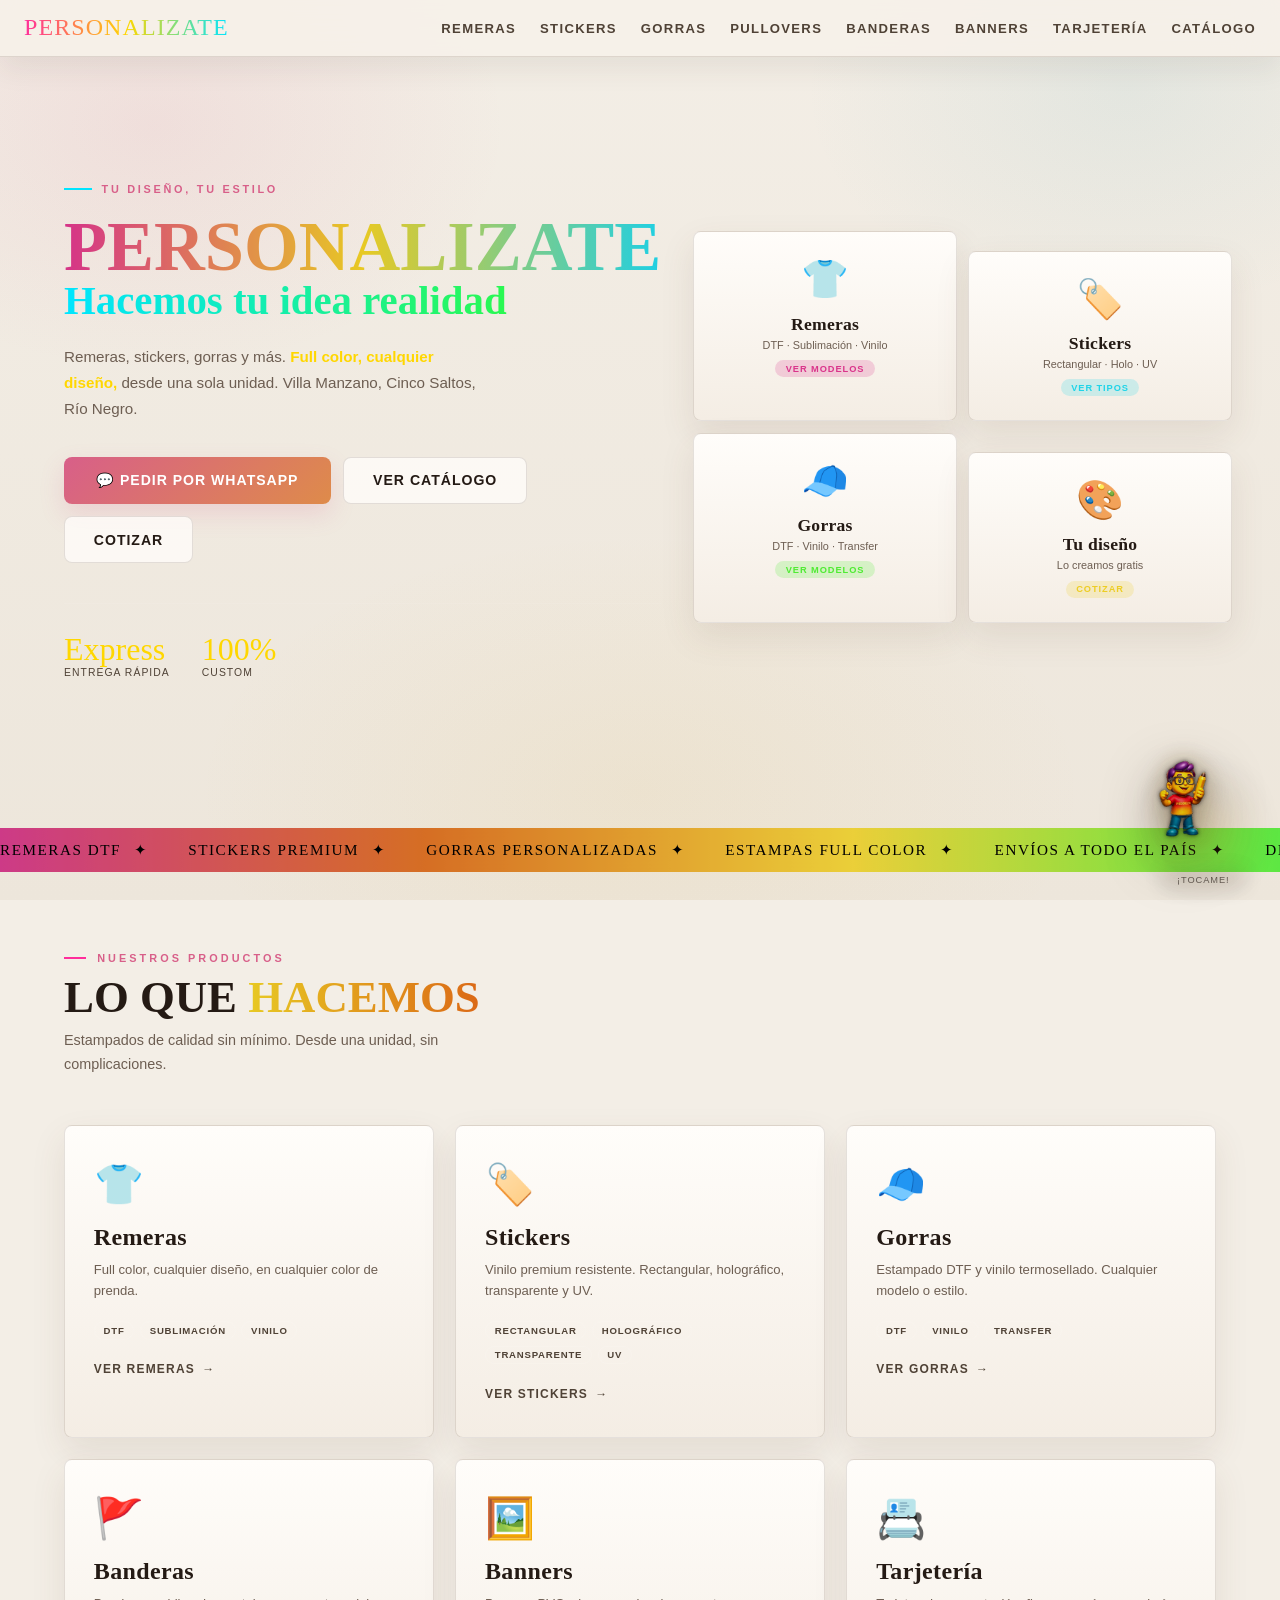
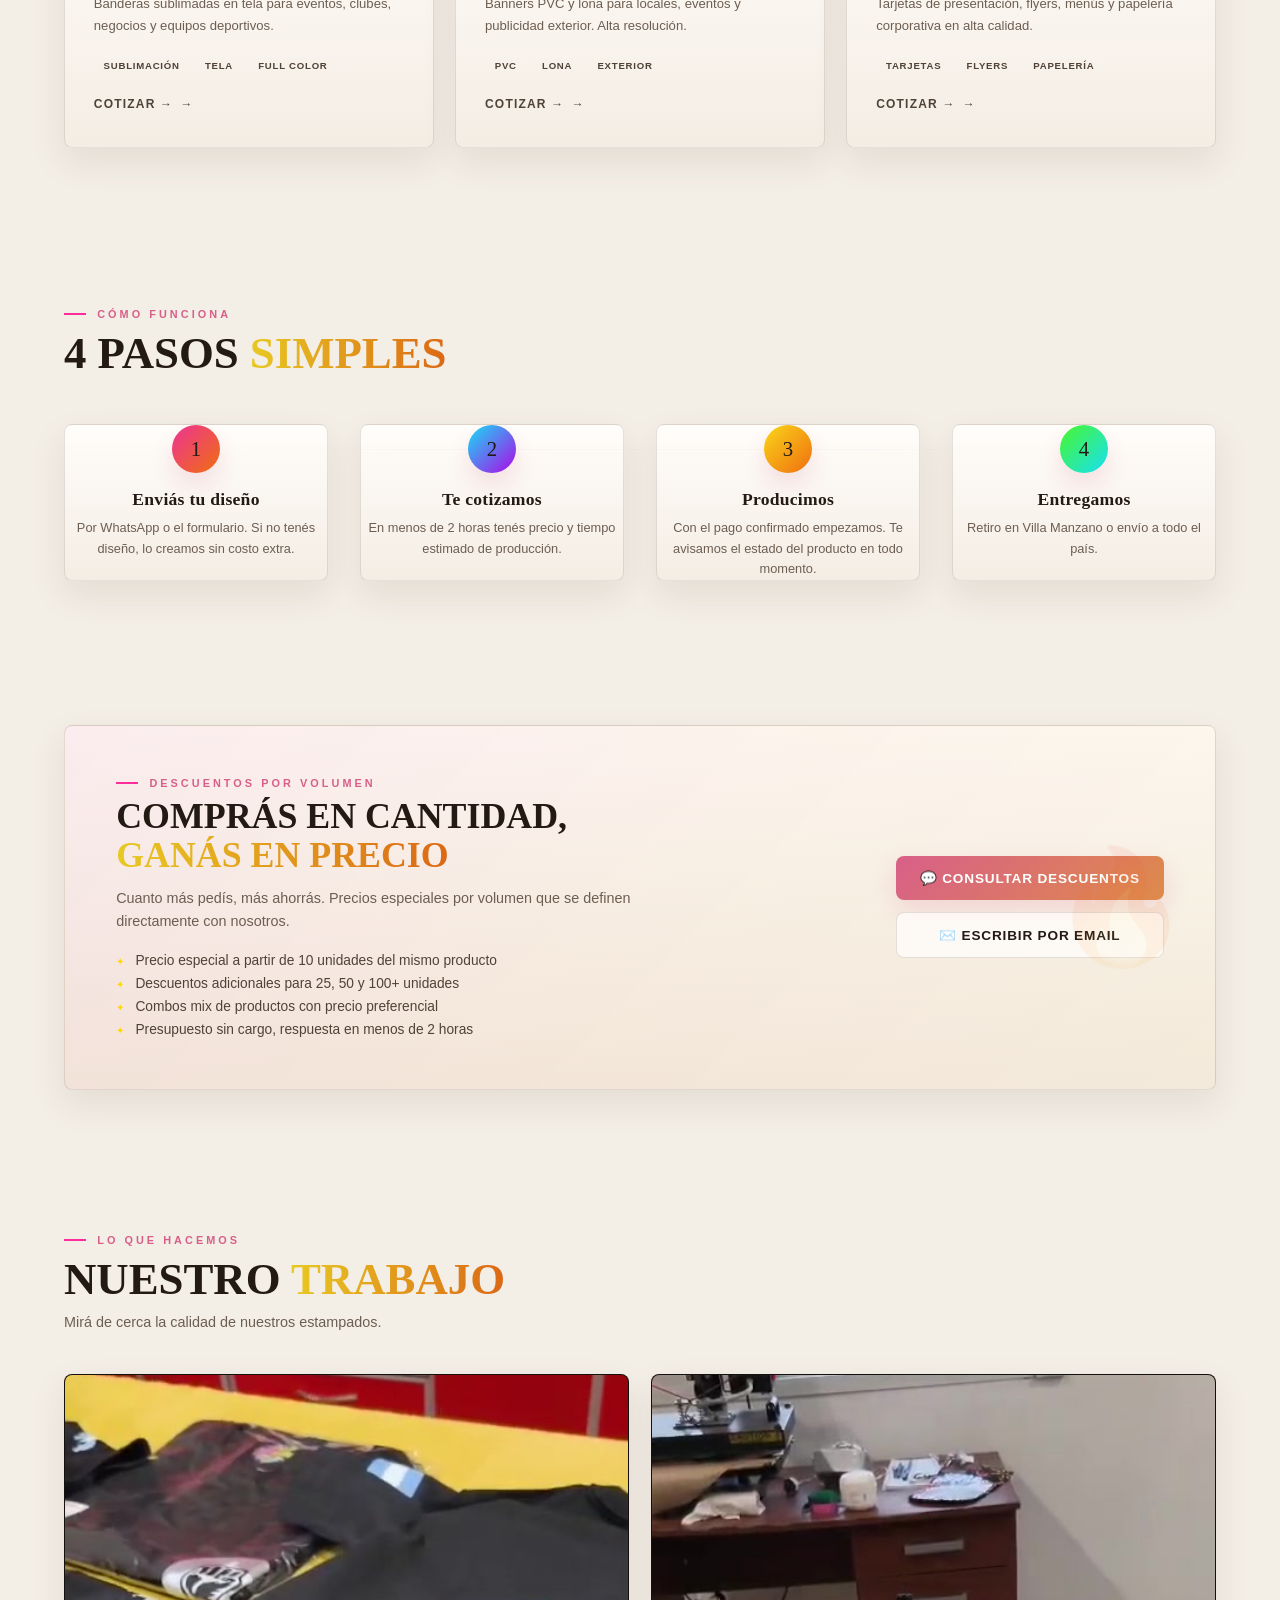
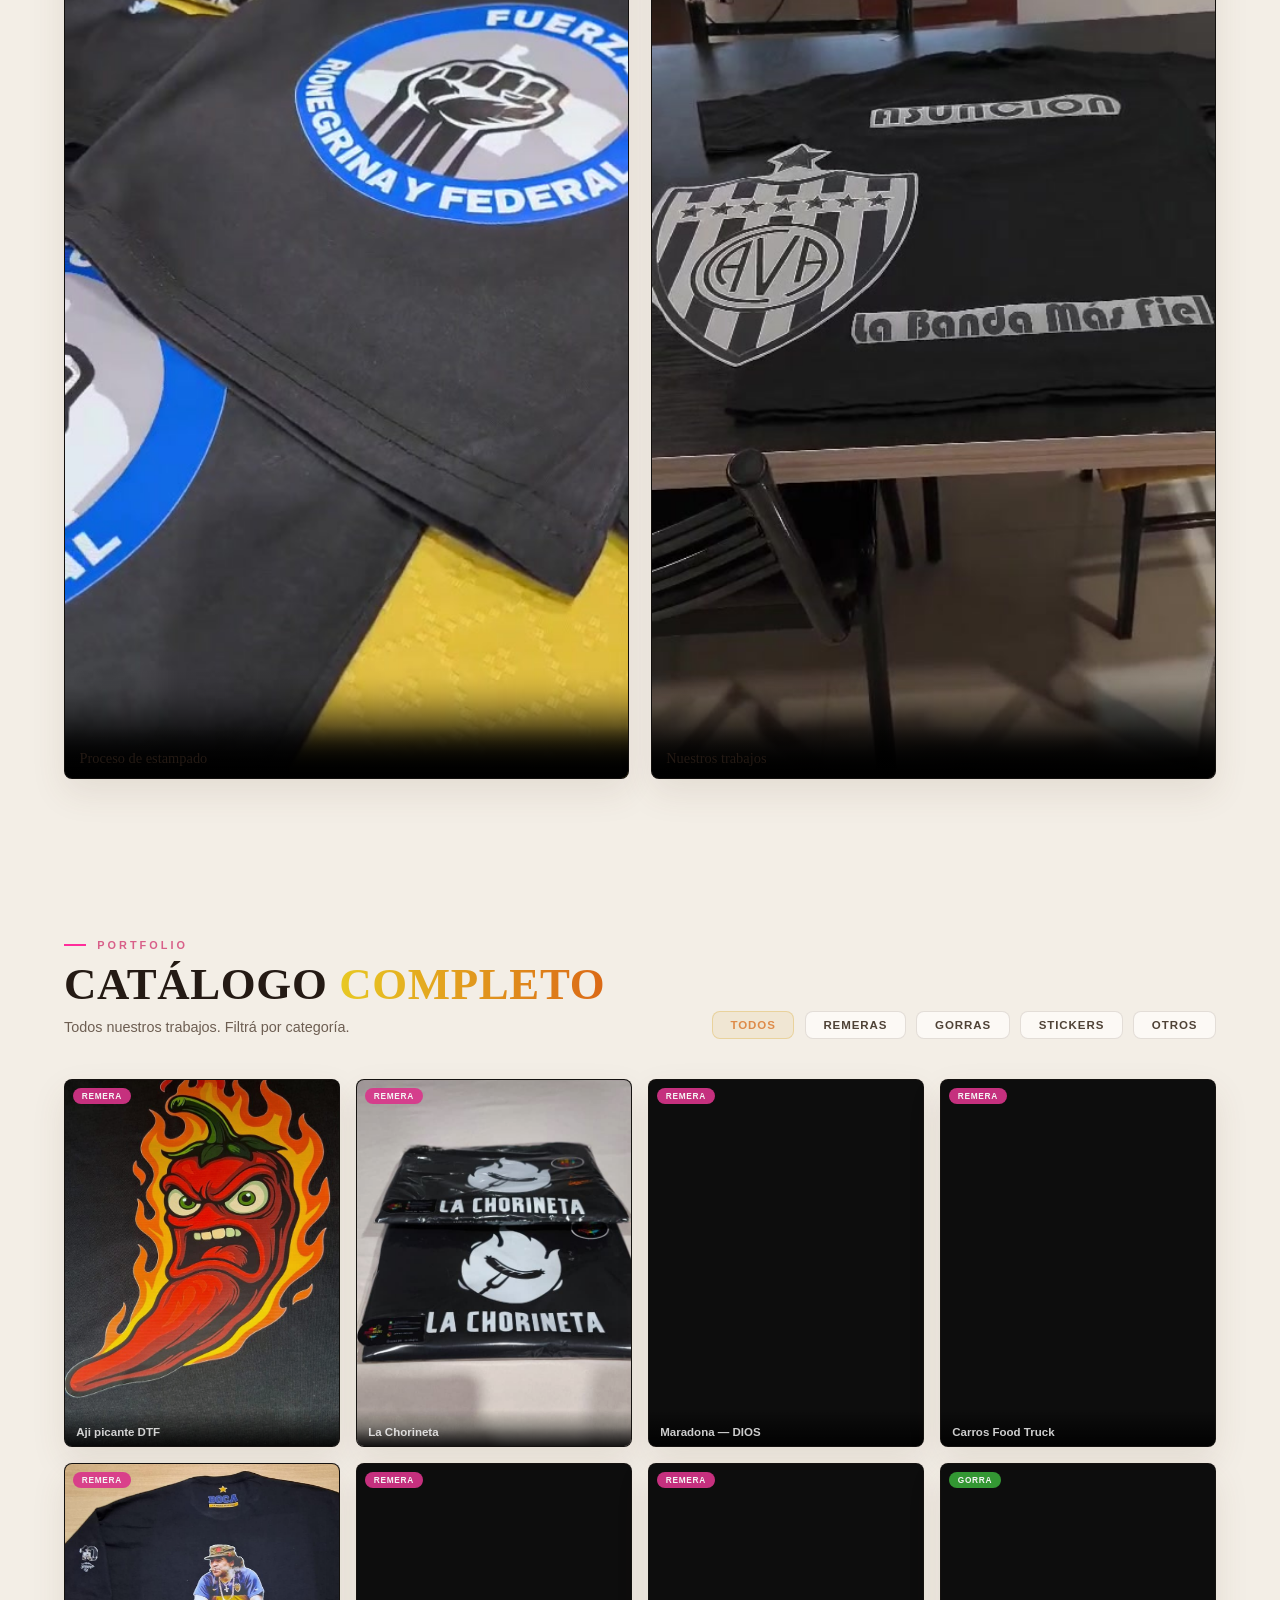
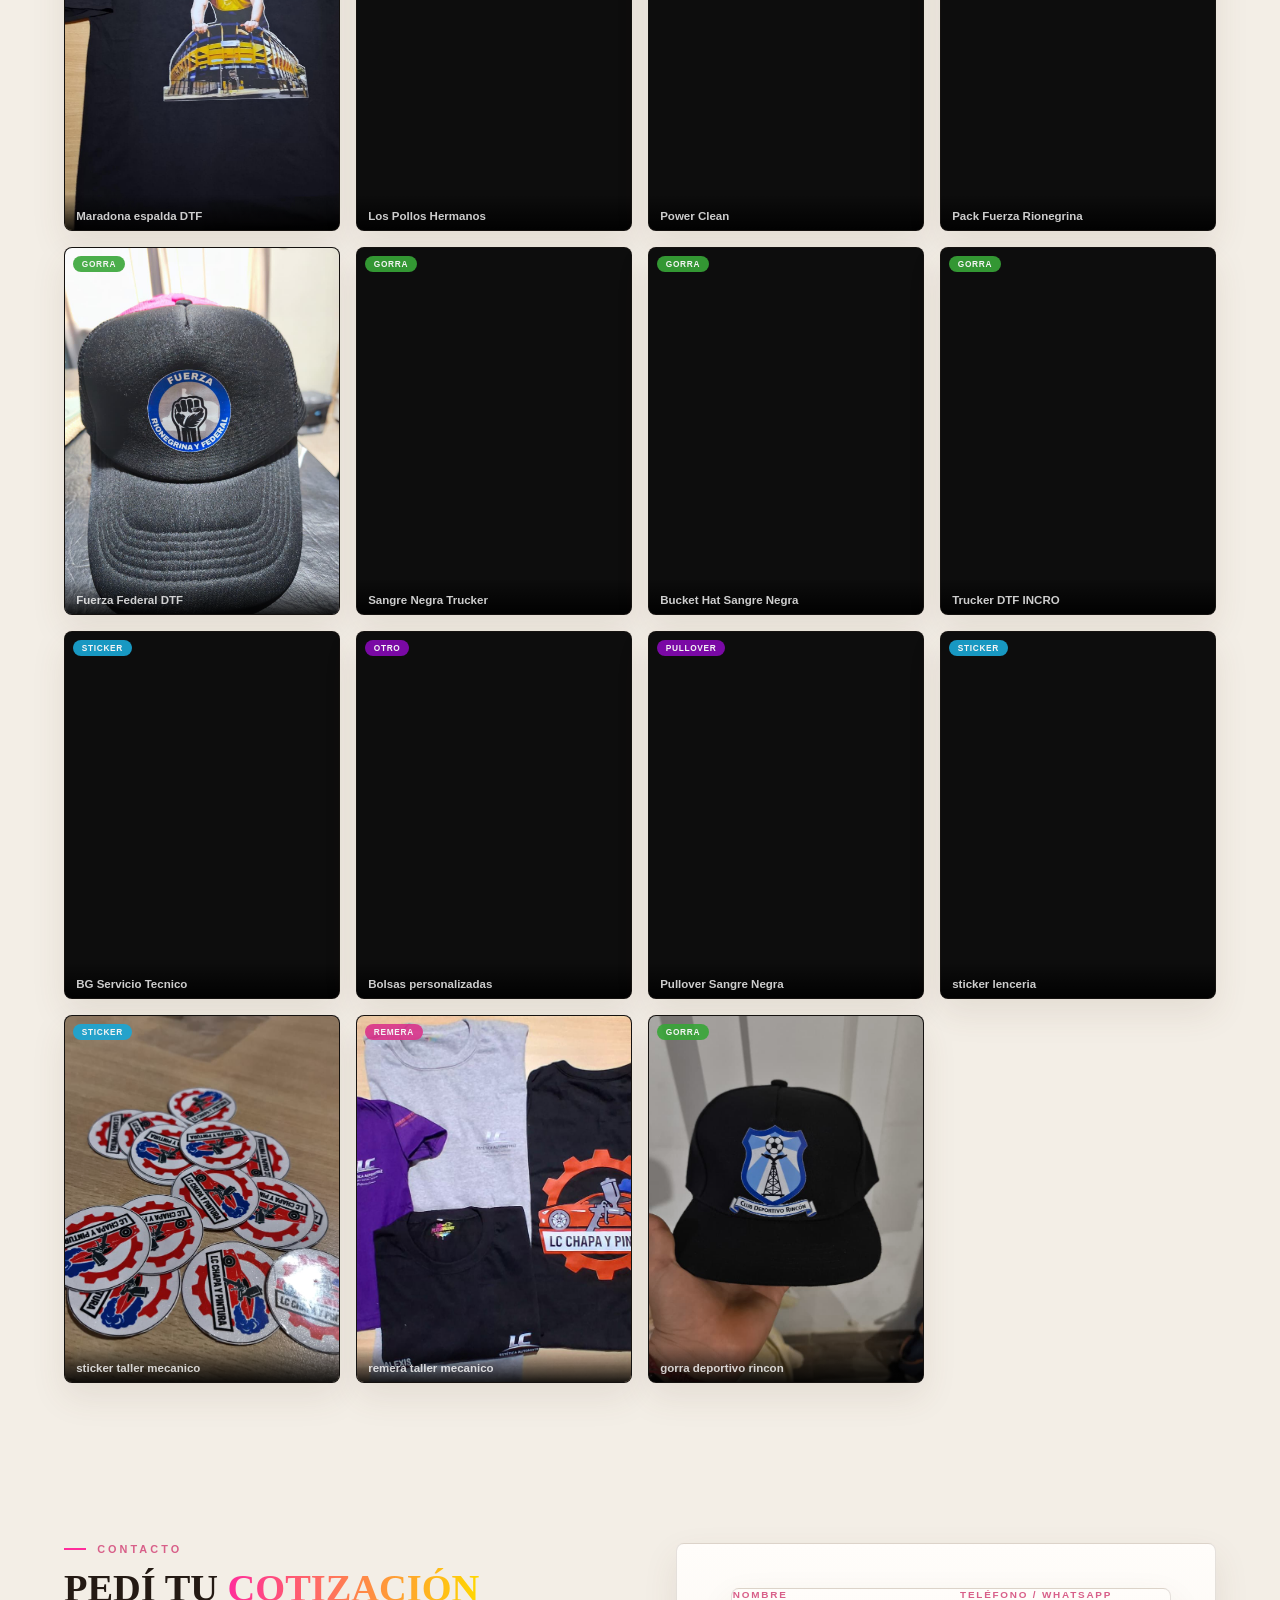
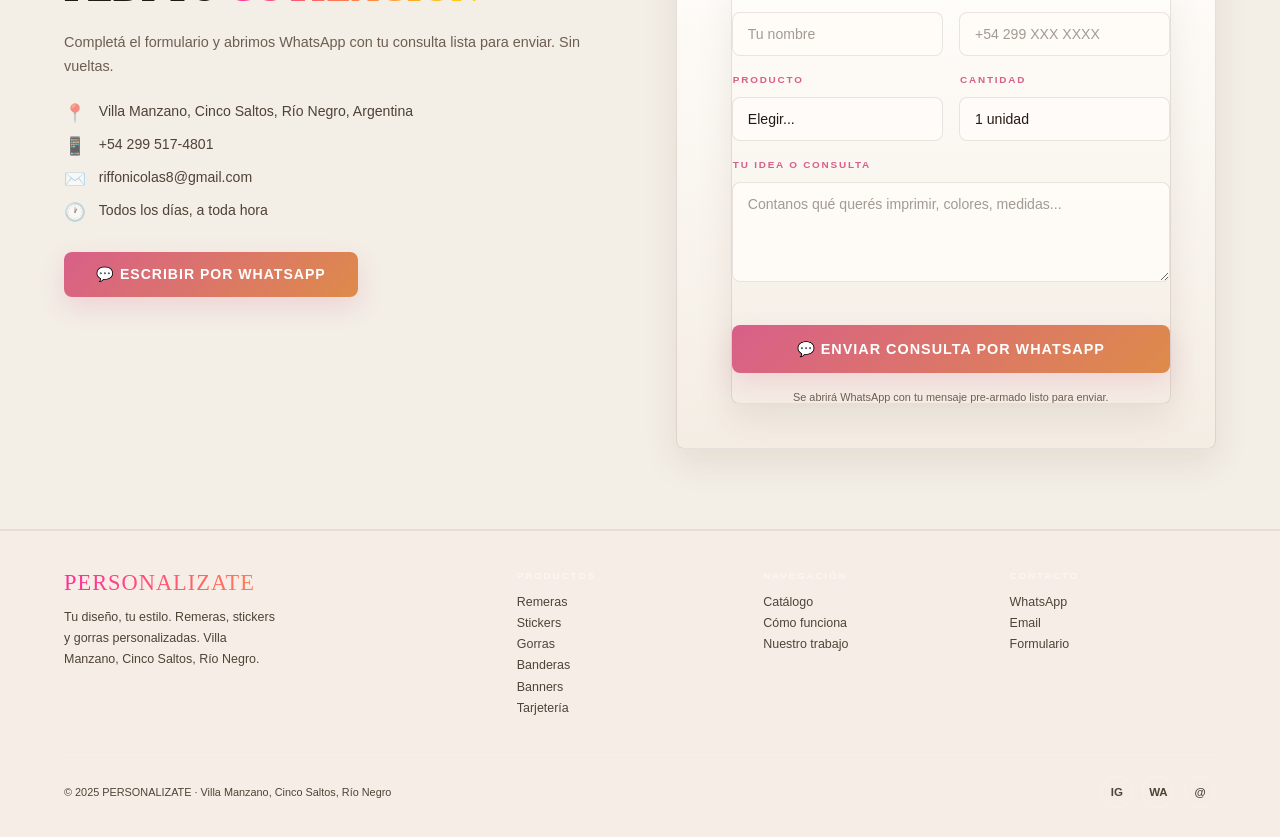
==== commit f8c1f053: "fix botones" ====
--- a/index.html
+++ b/index.html
@@ -544,7 +544,7 @@
             <select id="f_producto" required>
               <option value="">Elegir...</option>
               <option>Remeras</option><option>Stickers</option>
-              <option>Gorras</option><option>Banderas</option><option>Banners</option><option>Tarjetería</option><option>Combo varios productos</option><option>Otro</option>
+          <option>Gorras</option><option>Pullovers</option><option>Banderas</option><option>Banners</option><option>Tarjetería</option><option>Combo varios productos</option><option>Otro</option>
             </select>
           </div>
           <div class="fg"><label>Cantidad</label>
@@ -694,6 +694,10 @@
   const otraCant=cleanField(otraEl.value,80);
   const cant=cantSel==='otro'?otraCant:cantSel;
   const msg=cleanField(msgEl.value,700);
+  const quoteContext=window.PersonalizateQuote&&window.PersonalizateQuote.getContext?window.PersonalizateQuote.getContext():null;
+  const modelo=cleanField(quoteContext&&quoteContext.product,90);
+  const talle=cleanField(quoteContext&&quoteContext.size,90);
+  const color=cleanField(quoteContext&&quoteContext.color,90);
   
   if(!nombre||!prod||!msg){
     alert('Por favor completá Nombre, Producto y tu consulta antes de enviar.');
@@ -724,6 +728,9 @@
     `- Nombre: ${nombre}\n`+
     (tel?`- Telefono: ${tel}\n`:'')+
     `- Producto: ${prod}\n`+
+    (modelo?`- Modelo: ${modelo}\n`:'')+
+    (talle?`- Talle: ${talle}\n`:'')+
+    (color?`- Color: ${color}\n`:'')+
     (cant?`- Cantidad: ${cant}\n`:'')+
     `- Consulta: ${msg}`+
     `\n\nSi tenes un diseño, envialo como imagen en este mismo chat.\nEnviado desde la web`;
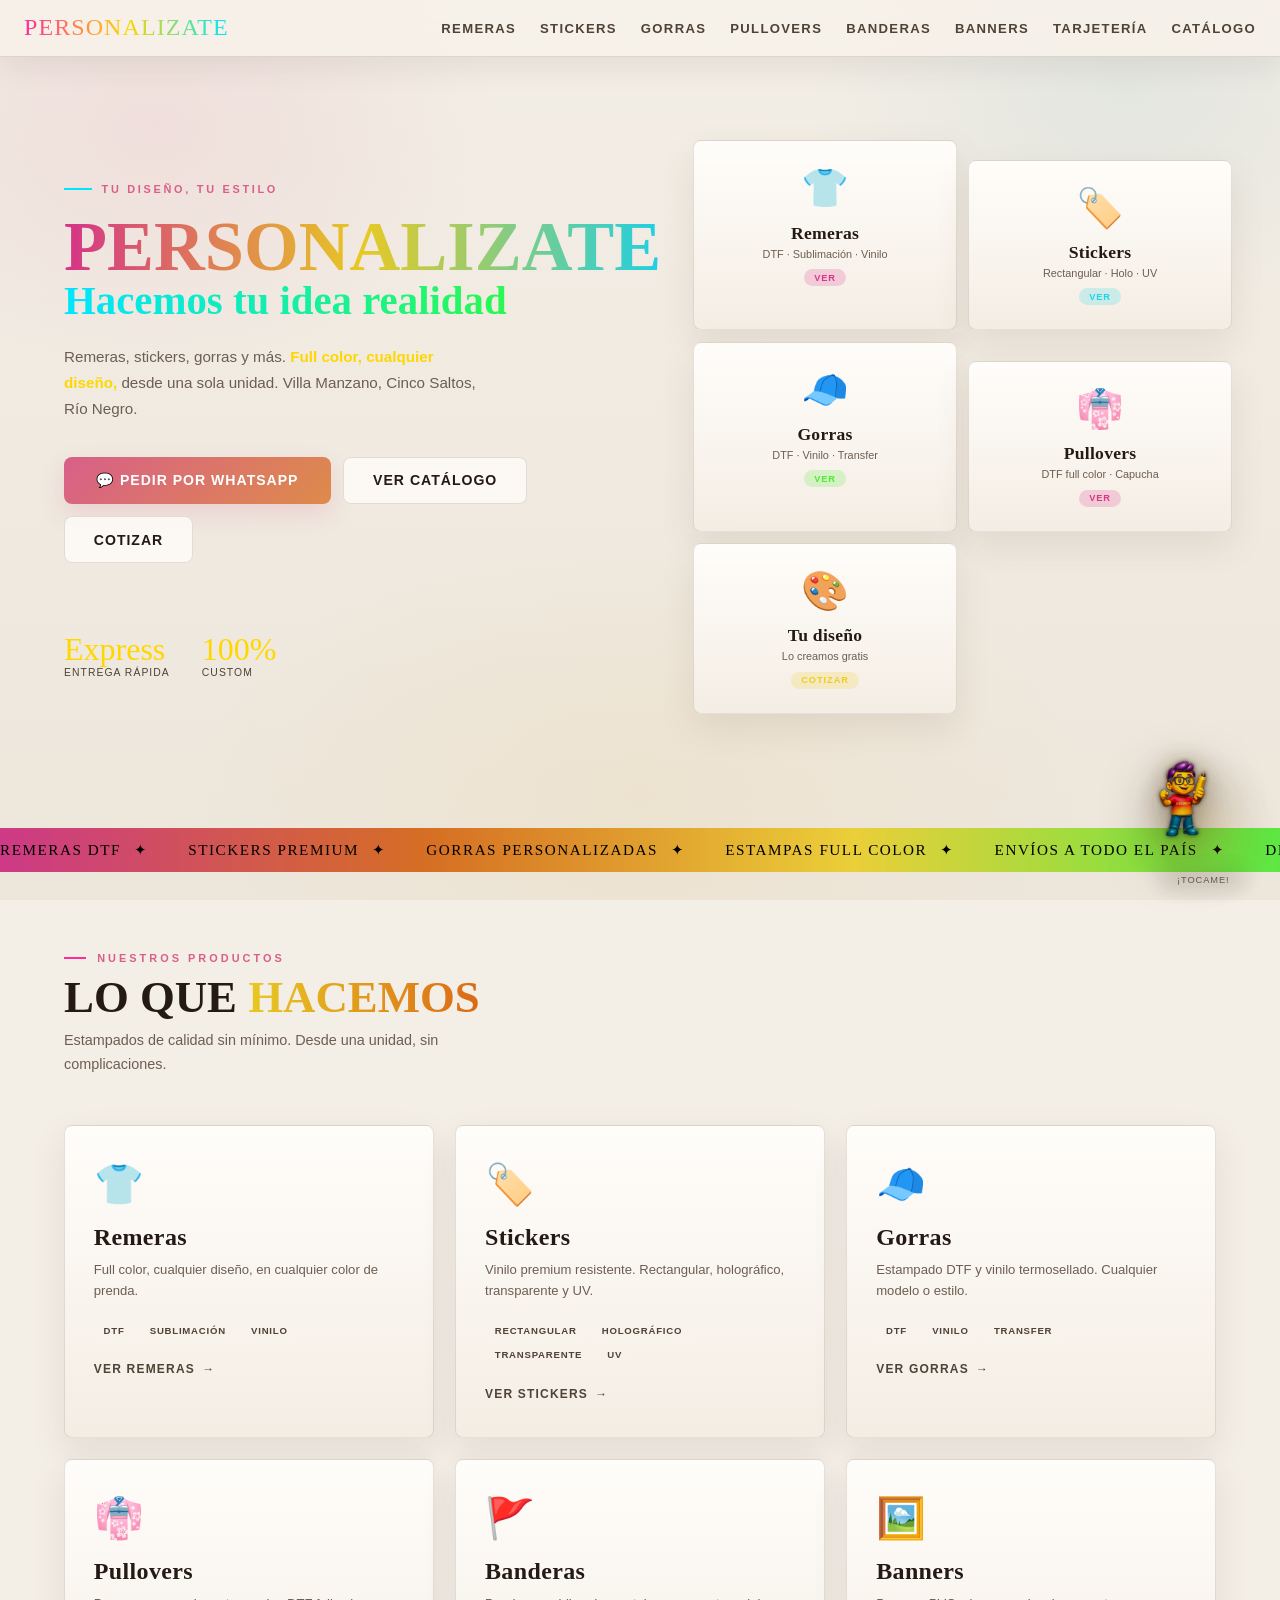
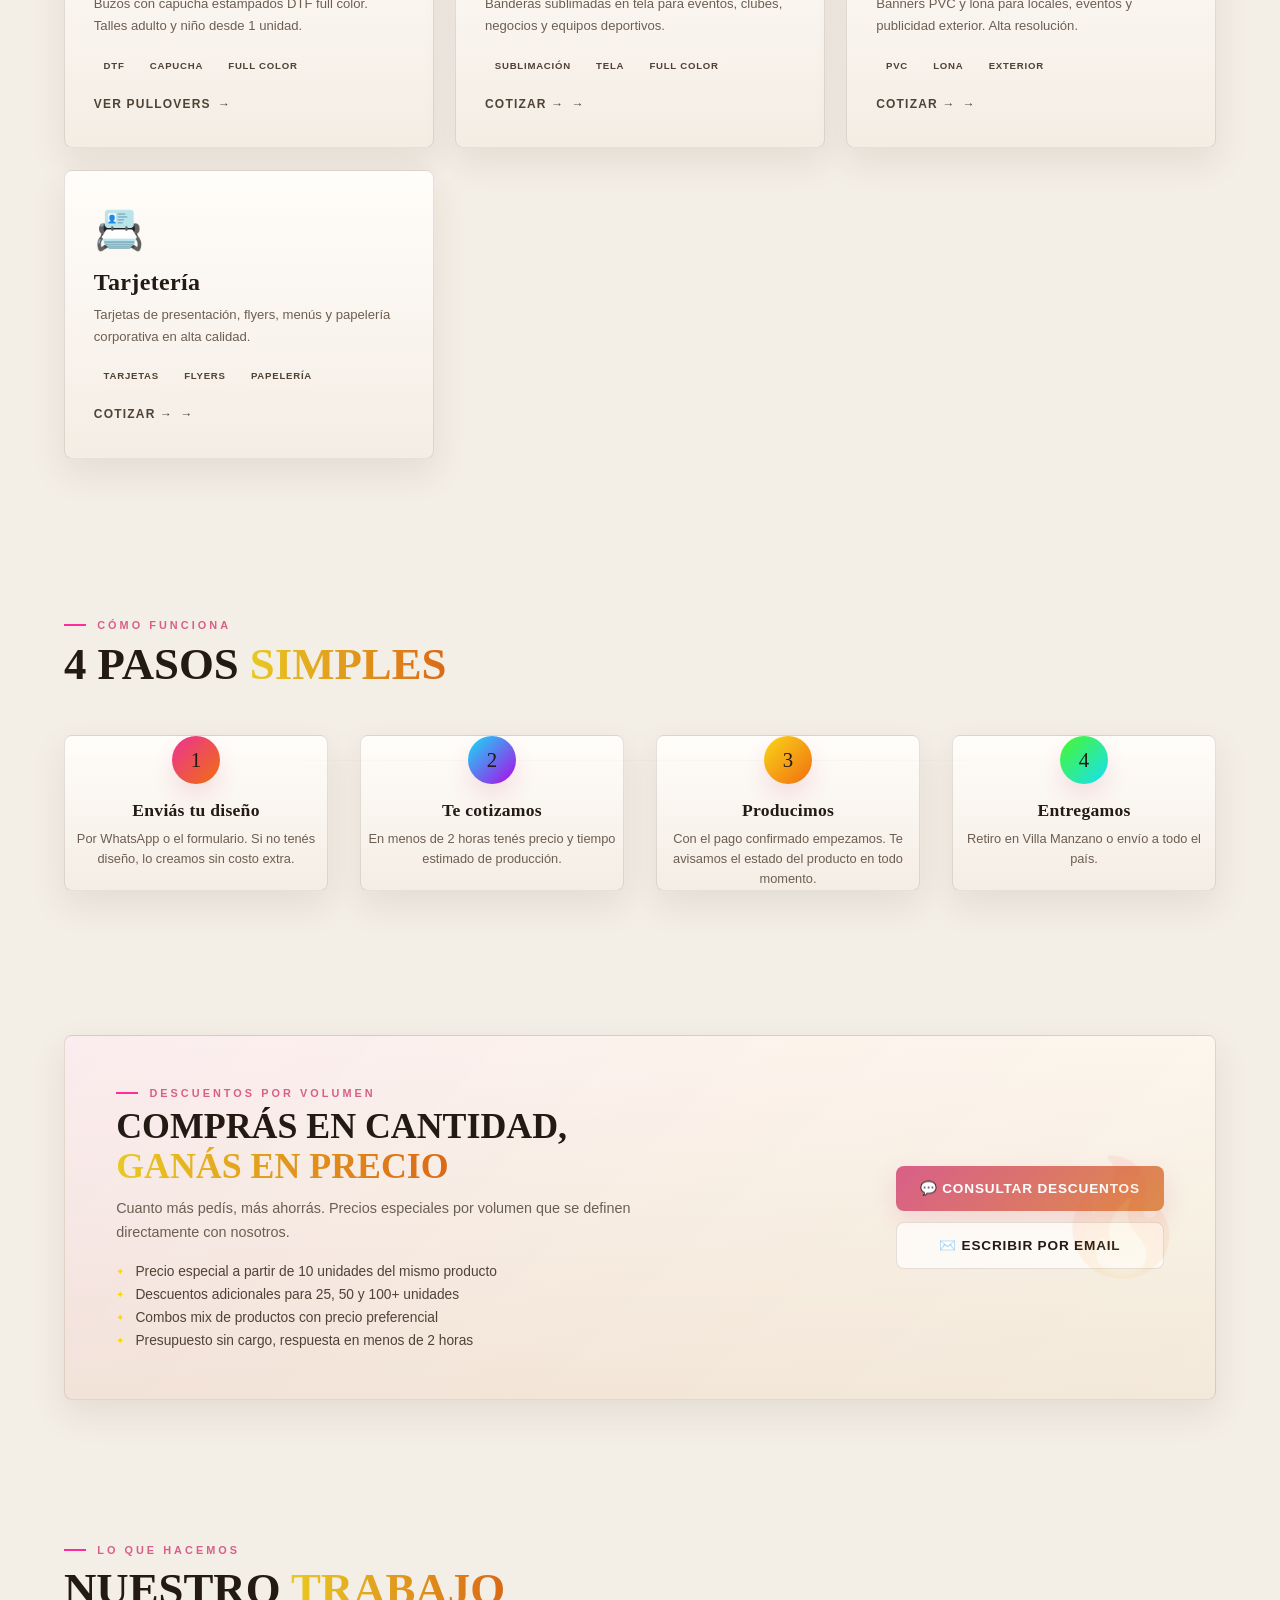
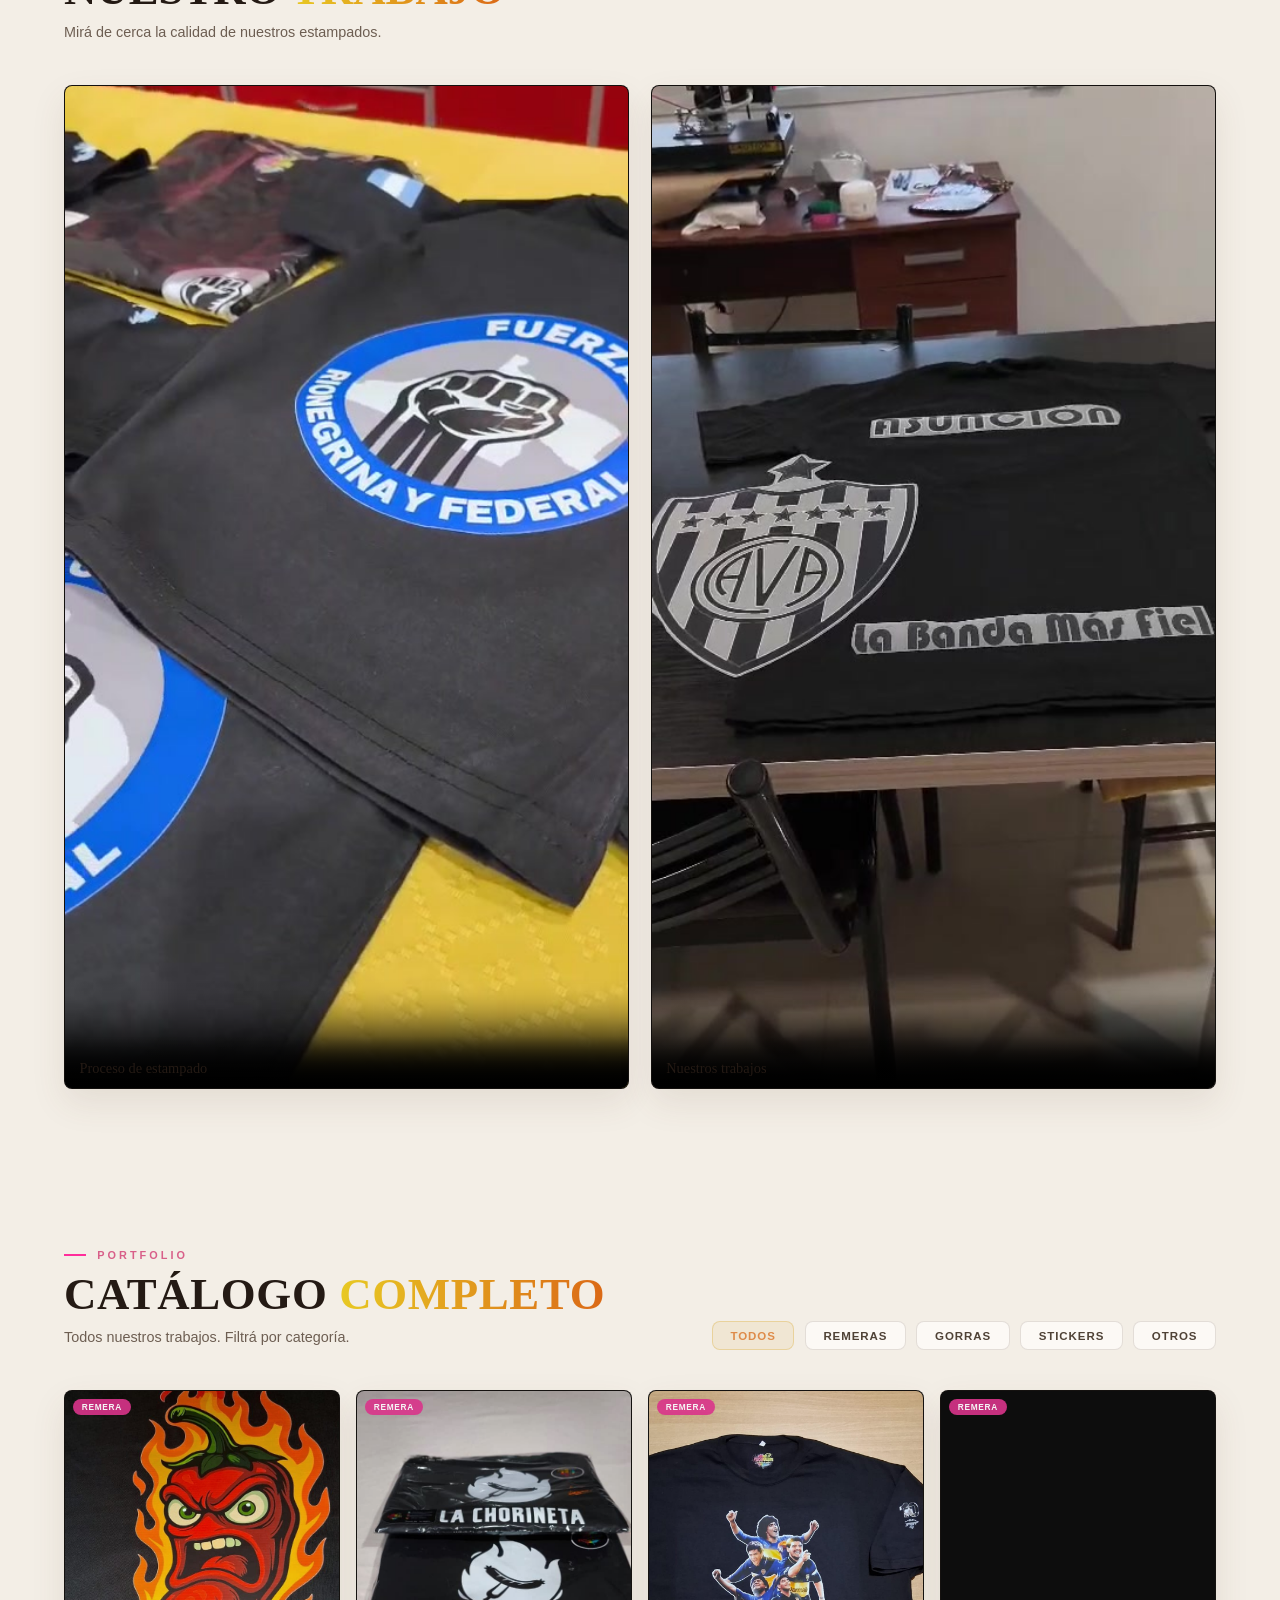
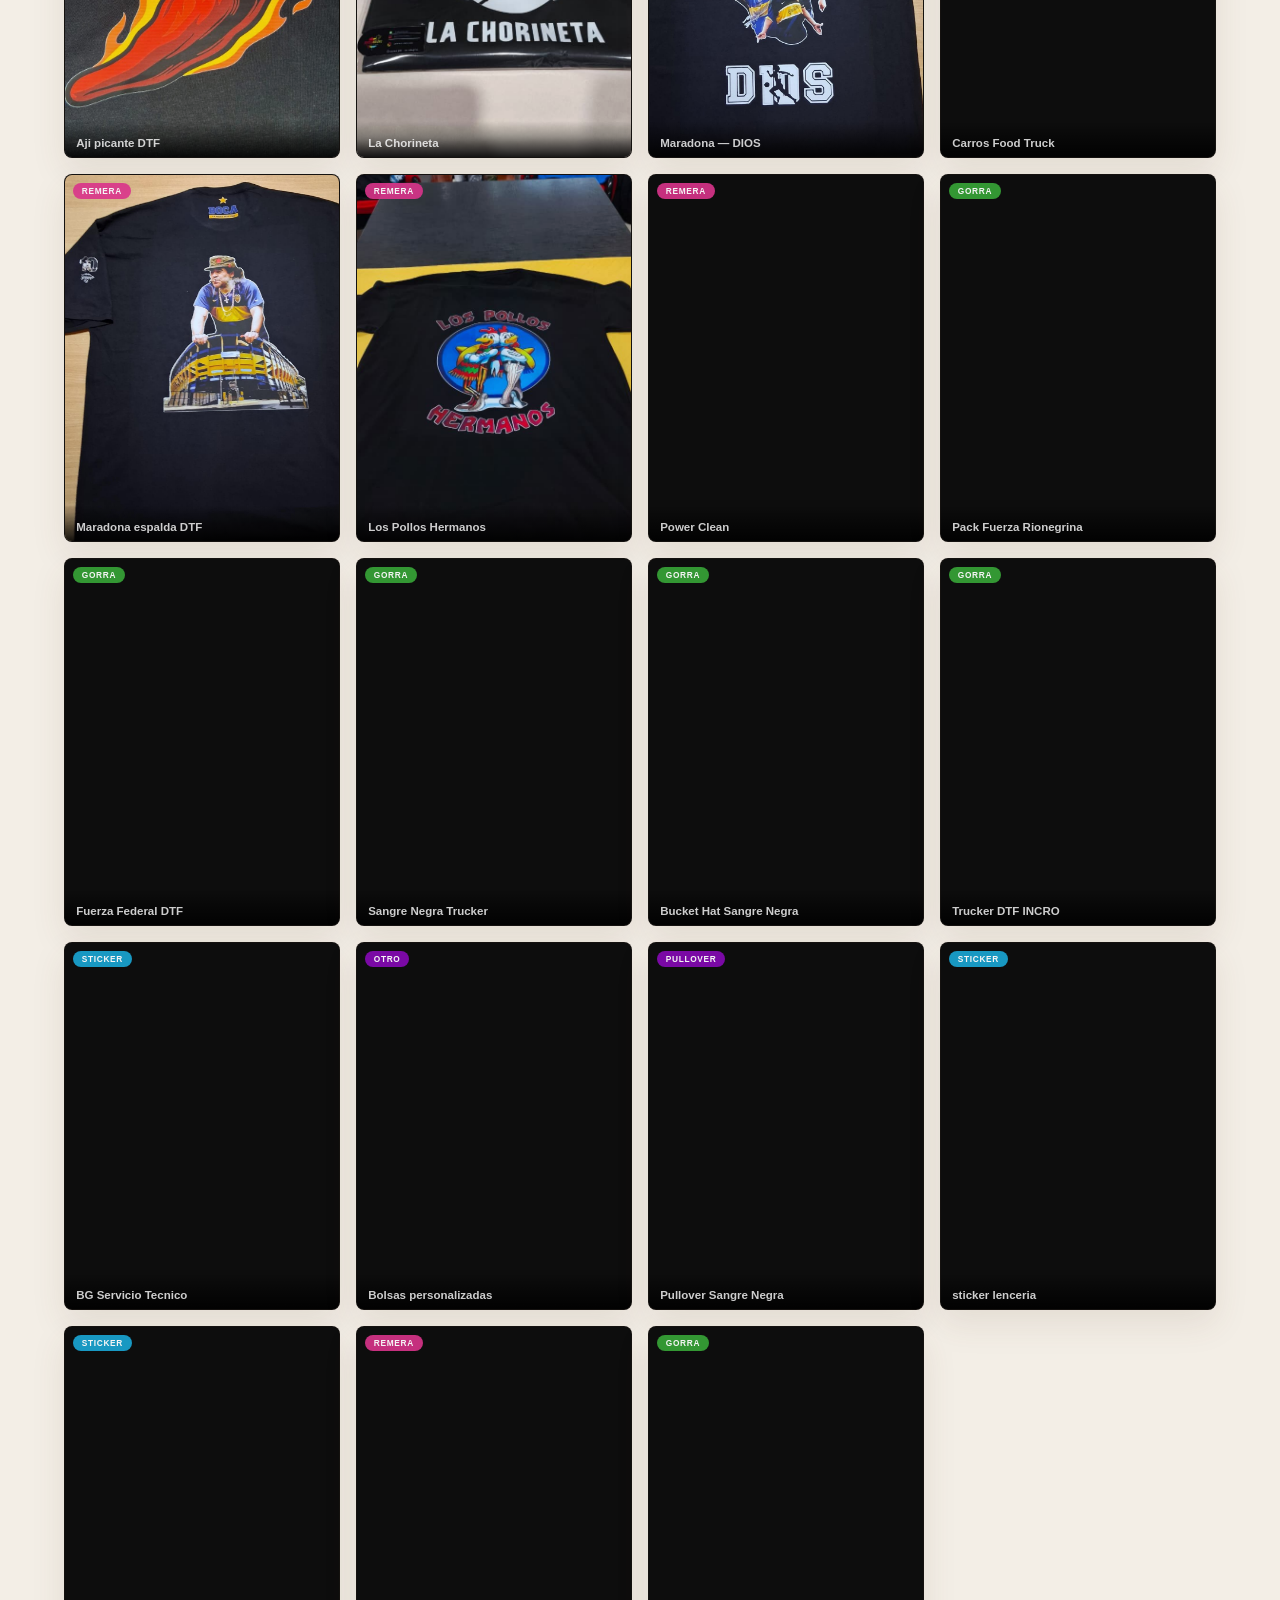
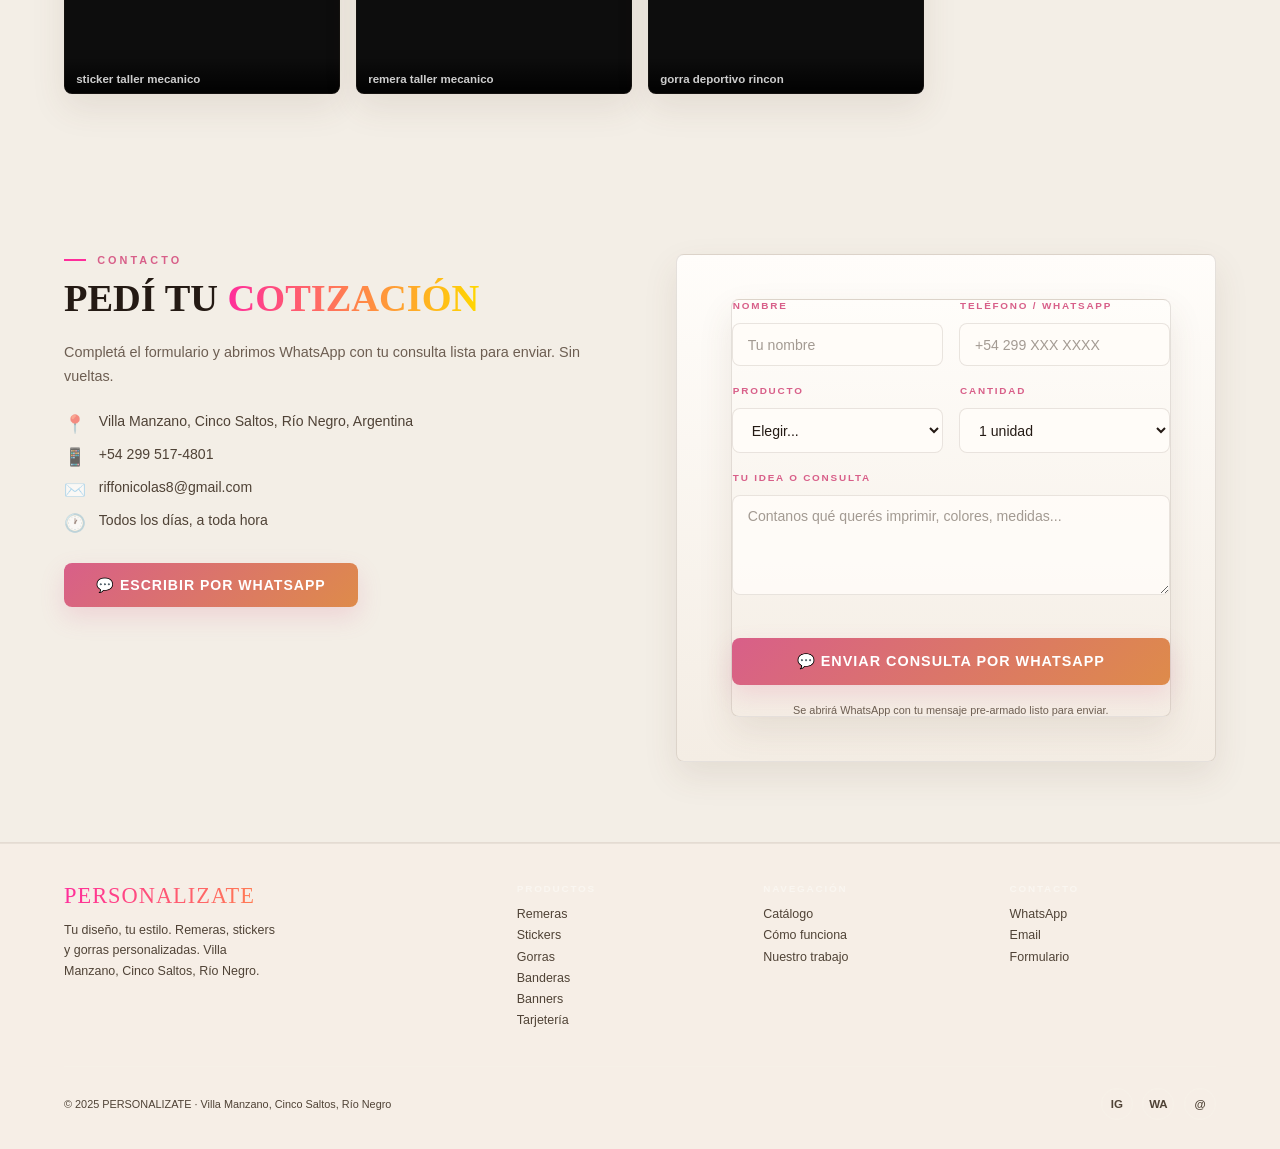
==== commit 499a664d: "feat: Pullovers en index mobile, cuadros 3col compactos, nav mobile completo, sección Lo que hacemos" ====
--- a/index.html
+++ b/index.html
@@ -260,7 +260,13 @@
   .nav-mobile{top:54px;}
 
   .hero{grid-template-columns:1fr;padding:80px 1.2rem 2.5rem;min-height:auto;gap:0;}
-  .hero-right{display:none;}
+  .hero-right{display:grid;grid-template-columns:repeat(3,1fr);gap:.45rem;margin-top:1.2rem;}
+  .hero-card{padding:.75rem .5rem;border-radius:10px;}
+  .hero-card-icon{font-size:1.6rem;margin-bottom:.3rem;}
+  .hero-card h3{font-size:.82rem;margin-bottom:.1rem;}
+  .hero-card p{font-size:.58rem;}
+  .hero-card:nth-child(2),.hero-card:nth-child(4){margin-top:0;}
+  .card-tag{font-size:.55rem;padding:.2rem .5rem;}
   .hero-title{font-size:clamp(2.4rem,10vw,3.5rem);}
   .hero-sub{font-size:.9rem;margin:1rem 0 1.8rem;}
   .hero-actions{flex-direction:column;}
@@ -364,6 +370,7 @@
     <li><a href="remeras.html" onclick="closeNav()">👕 Remeras</a></li>
     <li><a href="stickers.html" onclick="closeNav()">🏷️ Stickers</a></li>
     <li><a href="gorras.html" onclick="closeNav()">🧢 Gorras</a></li>
+    <li><a href="pullovers.html" onclick="closeNav()">👘 Pullovers</a></li>
     <li><a href="https://wa.me/542995174801?text=Hola!%20Quiero%20cotizar%20banderas%20personalizadas" target="_blank" onclick="closeNav()" rel="noopener noreferrer">🚩 Banderas</a></li>
     <li><a href="https://wa.me/542995174801?text=Hola!%20Quiero%20cotizar%20banners%20personalizados" target="_blank" onclick="closeNav()" rel="noopener noreferrer">🖼️ Banners</a></li>
     <li><a href="https://wa.me/542995174801?text=Hola!%20Quiero%20cotizar%20tarjeteria%20personalizada" target="_blank" onclick="closeNav()" rel="noopener noreferrer">📇 Tarjetería</a></li>
@@ -412,9 +419,10 @@
     </div>
   </div>
   <div class="hero-right">
-    <a href="remeras.html" class="hero-card"><span class="hero-card-icon">👕</span><h3>Remeras</h3><p>DTF · Sublimación · Vinilo</p><span class="card-tag tag-pink">Ver modelos</span></a>
-    <a href="stickers.html" class="hero-card"><span class="hero-card-icon">🏷️</span><h3>Stickers</h3><p>Rectangular · Holo · UV</p><span class="card-tag tag-cyan">Ver tipos</span></a>
-    <a href="gorras.html" class="hero-card"><span class="hero-card-icon">🧢</span><h3>Gorras</h3><p>DTF · Vinilo · Transfer</p><span class="card-tag tag-green">Ver modelos</span></a>
+    <a href="remeras.html" class="hero-card"><span class="hero-card-icon">👕</span><h3>Remeras</h3><p>DTF · Sublimación · Vinilo</p><span class="card-tag tag-pink">Ver</span></a>
+    <a href="stickers.html" class="hero-card"><span class="hero-card-icon">🏷️</span><h3>Stickers</h3><p>Rectangular · Holo · UV</p><span class="card-tag tag-cyan">Ver</span></a>
+    <a href="gorras.html" class="hero-card"><span class="hero-card-icon">🧢</span><h3>Gorras</h3><p>DTF · Vinilo · Transfer</p><span class="card-tag tag-green">Ver</span></a>
+    <a href="pullovers.html" class="hero-card"><span class="hero-card-icon">👘</span><h3>Pullovers</h3><p>DTF full color · Capucha</p><span class="card-tag tag-pink">Ver</span></a>
     <a href="https://wa.me/542995174801?text=Hola!%20Quiero%20cotizar" class="hero-card" target="_blank" rel="noopener noreferrer"><span class="hero-card-icon">🎨</span><h3>Tu diseño</h3><p>Lo creamos gratis</p><span class="card-tag tag-yellow">Cotizar</span></a>
   </div>
 </section>
@@ -437,6 +445,7 @@
     <a href="remeras.html" class="svc reveal"><div class="svc-num">01</div><span class="svc-icon">👕</span><h3>Remeras</h3><p>Full color, cualquier diseño, en cualquier color de prenda.</p><div class="svc-tags"><span class="stag">DTF</span><span class="stag">Sublimación</span><span class="stag">Vinilo</span></div><span class="svc-link">Ver remeras</span></a>
     <a href="stickers.html" class="svc reveal" data-c="cyan"><div class="svc-num">02</div><span class="svc-icon">🏷️</span><h3>Stickers</h3><p>Vinilo premium resistente. Rectangular, holográfico, transparente y UV.</p><div class="svc-tags"><span class="stag">Rectangular</span><span class="stag">Holográfico</span><span class="stag">Transparente</span><span class="stag">UV</span></div><span class="svc-link">Ver stickers</span></a>
     <a href="gorras.html" class="svc reveal" data-c="green"><div class="svc-num">03</div><span class="svc-icon">🧢</span><h3>Gorras</h3><p>Estampado DTF y vinilo termosellado. Cualquier modelo o estilo.</p><div class="svc-tags"><span class="stag">DTF</span><span class="stag">Vinilo</span><span class="stag">Transfer</span></div><span class="svc-link">Ver gorras</span></a>
+    <a href="pullovers.html" class="svc reveal" data-c="pink"><div class="svc-num">04</div><span class="svc-icon">👘</span><h3>Pullovers</h3><p>Buzos con capucha estampados DTF full color. Talles adulto y niño desde 1 unidad.</p><div class="svc-tags"><span class="stag">DTF</span><span class="stag">Capucha</span><span class="stag">Full color</span></div><span class="svc-link">Ver pullovers</span></a>
     <a href="https://wa.me/542995174801?text=Hola!%20Quiero%20cotizar%20banderas%20personalizadas" target="_blank" class="svc reveal" data-c="flag" rel="noopener noreferrer"><div class="svc-num">04</div><span class="svc-icon">🚩</span><h3>Banderas</h3><p>Banderas sublimadas en tela para eventos, clubes, negocios y equipos deportivos.</p><div class="svc-tags"><span class="stag">Sublimación</span><span class="stag">Tela</span><span class="stag">Full color</span></div><span class="svc-link" style="color:var(--yellow)">Cotizar →</span></a>
     <a href="https://wa.me/542995174801?text=Hola!%20Quiero%20cotizar%20banners%20personalizados" target="_blank" class="svc reveal" data-c="banner" rel="noopener noreferrer"><div class="svc-num">05</div><span class="svc-icon">🖼️</span><h3>Banners</h3><p>Banners PVC y lona para locales, eventos y publicidad exterior. Alta resolución.</p><div class="svc-tags"><span class="stag">PVC</span><span class="stag">Lona</span><span class="stag">Exterior</span></div><span class="svc-link" style="color:var(--cyan)">Cotizar →</span></a>
     <a href="https://wa.me/542995174801?text=Hola!%20Quiero%20cotizar%20tarjeteria%20personalizada" target="_blank" class="svc reveal" data-c="tarjeta" rel="noopener noreferrer"><div class="svc-num">06</div><span class="svc-icon">📇</span><h3>Tarjetería</h3><p>Tarjetas de presentación, flyers, menús y papelería corporativa en alta calidad.</p><div class="svc-tags"><span class="stag">Tarjetas</span><span class="stag">Flyers</span><span class="stag">Papelería</span></div><span class="svc-link" style="color:var(--pink)">Cotizar →</span></a>
--- a/design-polish.css
+++ b/design-polish.css
@@ -386,6 +386,29 @@
   color:var(--polish-text)!important;
 }
 
+.contact-form .fg select,
+.fg select{
+  background-color:rgba(255,252,248,.98)!important;
+  color:var(--polish-text)!important;
+  -webkit-text-fill-color:var(--polish-text)!important;
+  appearance:auto!important;
+}
+
+.contact-form .fg select option,
+.contact-form select option,
+.fg select option{
+  background:#fffaf6!important;
+  color:var(--polish-text)!important;
+}
+
+.contact-form .fg select:hover,
+.contact-form .fg select:focus,
+.fg select:hover,
+.fg select:focus{
+  background-color:#fffaf6!important;
+  color:var(--polish-text)!important;
+}
+
 .contact-right{
   box-sizing:border-box!important;
   padding:clamp(2rem,3.6vw,2.75rem)!important;
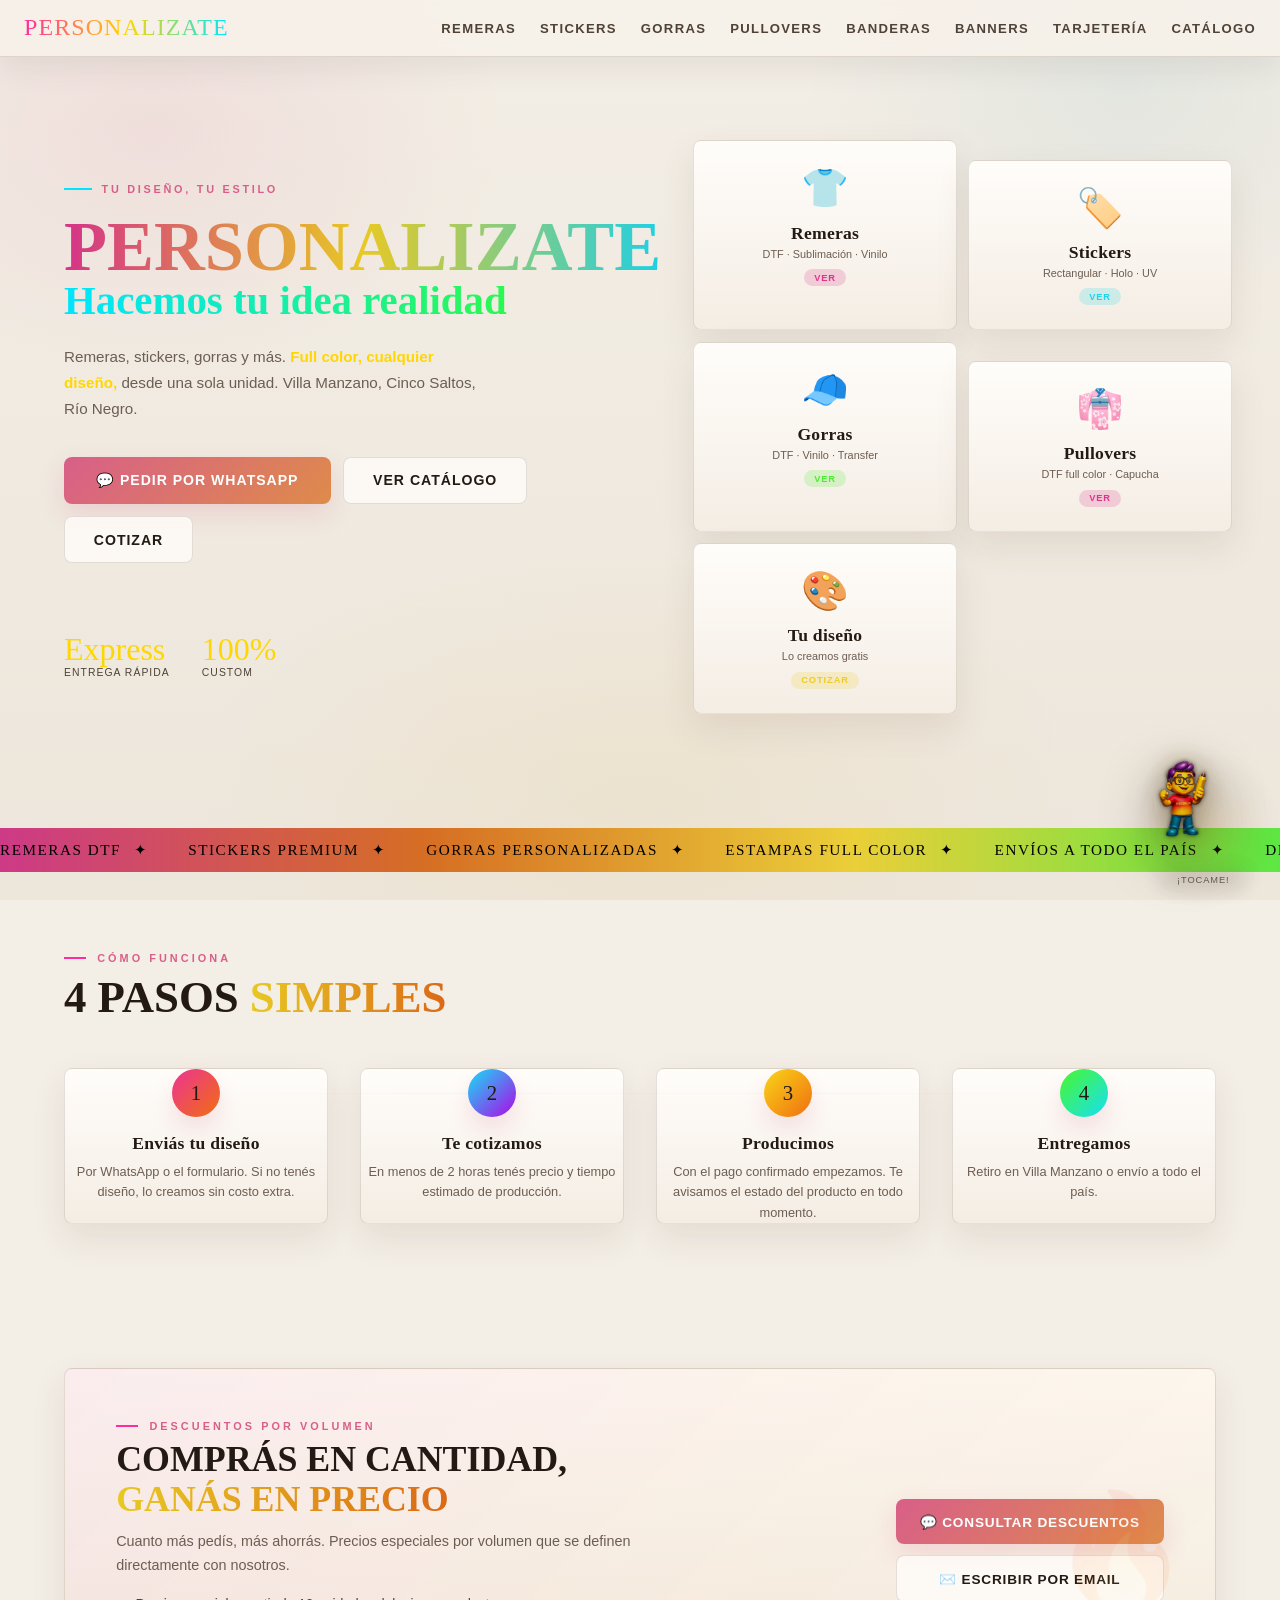
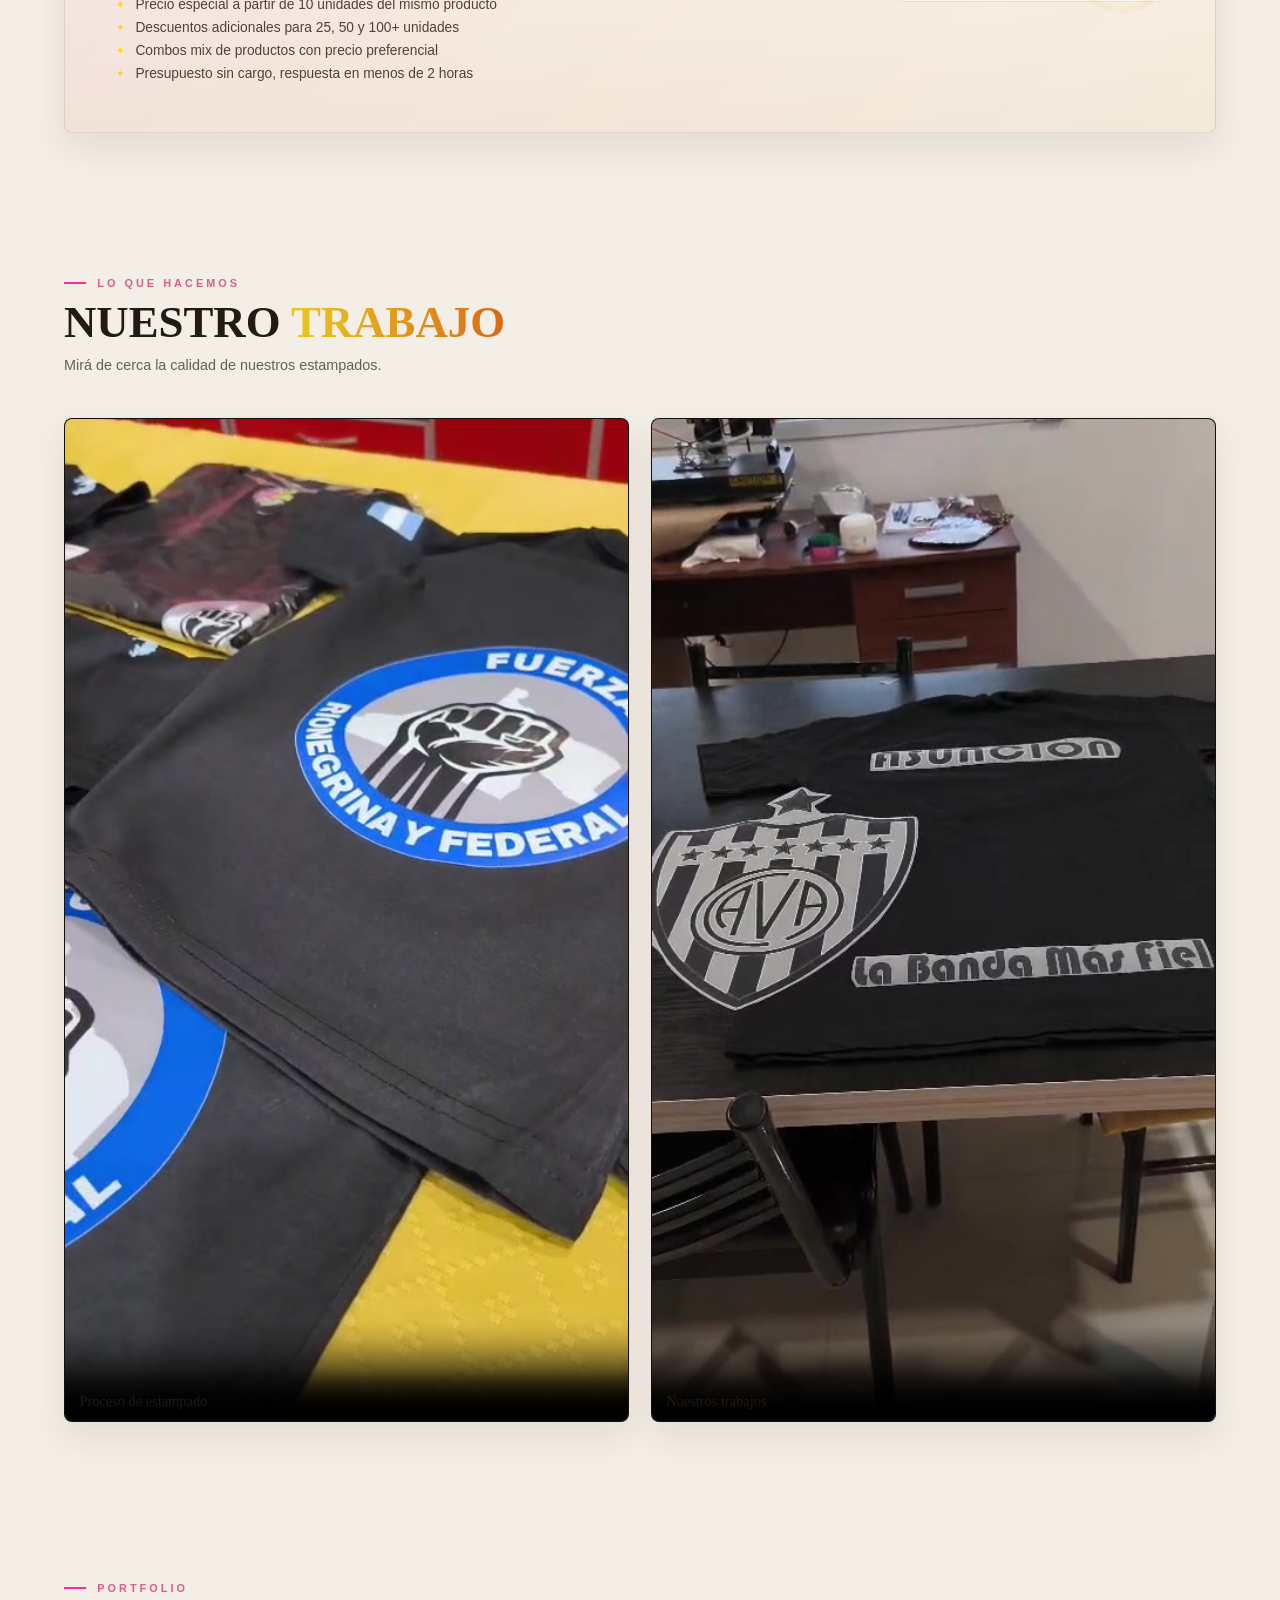
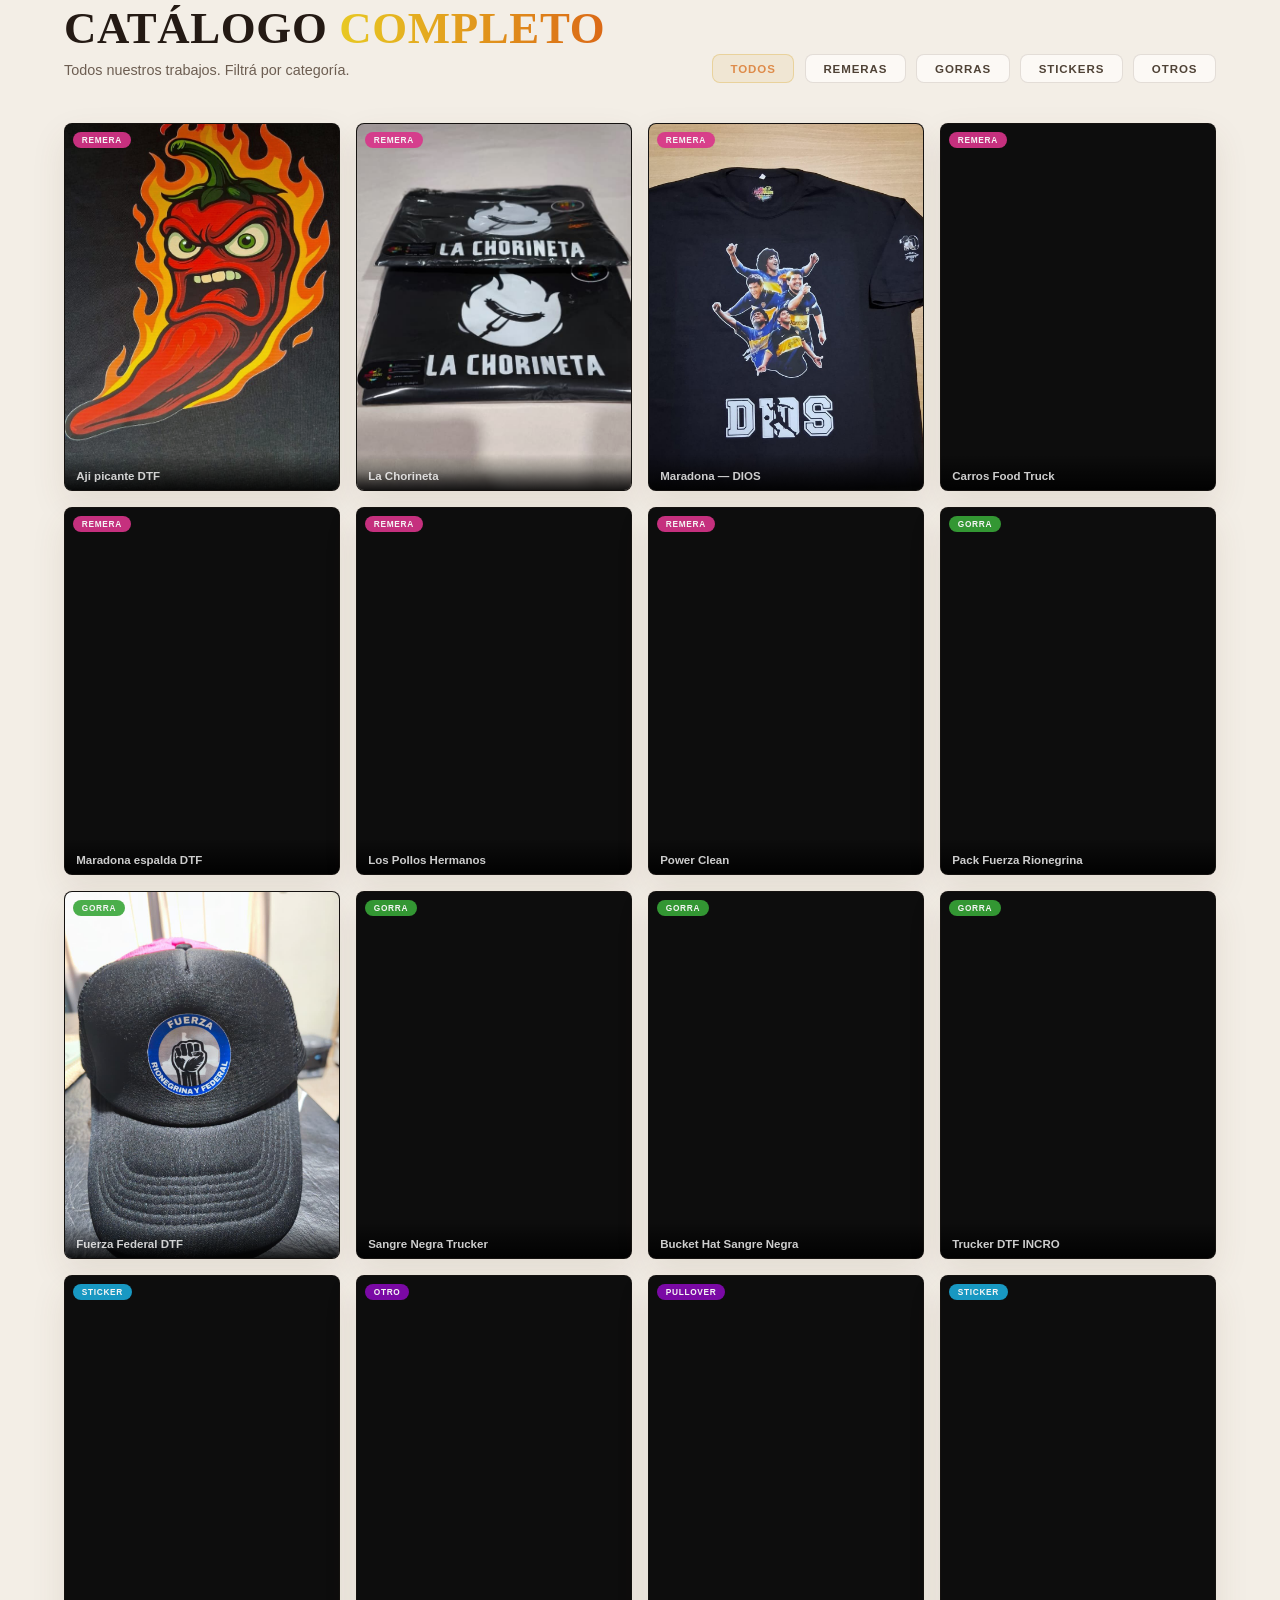
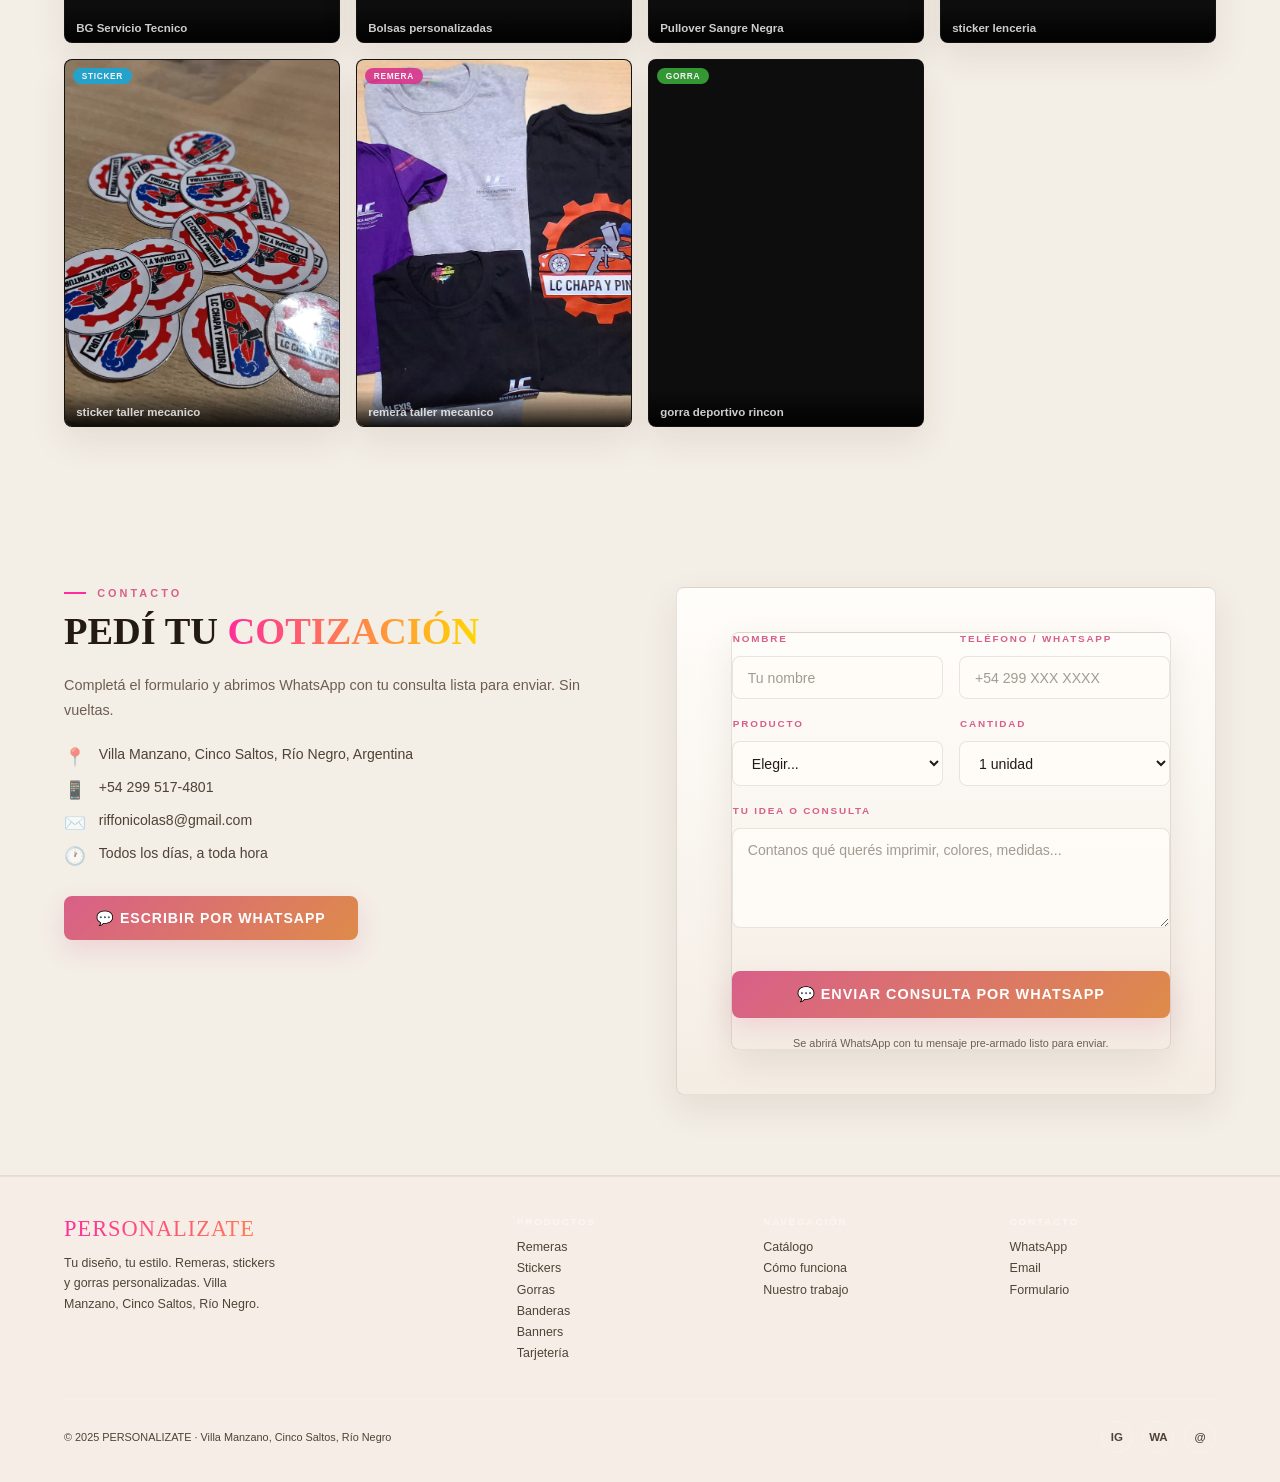
==== commit 7c84efe5: "feat: Lo que hacemos como título de cuadros, Banderas/Banners/Tarjetería solo mobile, sección svc oc" ====
--- a/index.html
+++ b/index.html
@@ -267,6 +267,8 @@
   .hero-card p{font-size:.58rem;}
   .hero-card:nth-child(2),.hero-card:nth-child(4){margin-top:0;}
   .card-tag{font-size:.55rem;padding:.2rem .5rem;}
+  .hero-section-title{display:block;}
+  .hero-right-extra{display:grid;grid-template-columns:repeat(3,1fr);gap:.45rem;margin-top:.45rem;}
   .hero-title{font-size:clamp(2.4rem,10vw,3.5rem);}
   .hero-sub{font-size:.9rem;margin:1rem 0 1.8rem;}
   .hero-actions{flex-direction:column;}
@@ -309,6 +311,11 @@
   .cat-grid{grid-template-columns:repeat(2,1fr);}
   .steps-grid{grid-template-columns:1fr;}
 }
+
+  /* Título "Lo que hacemos" sobre los cuadros */
+  .hero-section-title{display:none;font-family:'Fredoka One',cursive;font-size:.65rem;font-weight:900;letter-spacing:.2em;text-transform:uppercase;color:var(--pink);margin-bottom:.3rem;}
+  /* Cuadros extra (Banderas/Banners/Tarjetería) solo mobile */
+  .hero-right-extra{display:none;}
 </style>
 <link rel="stylesheet" href="design-polish.css">
 <script type="application/ld+json">
@@ -418,6 +425,7 @@
       <div><div class="stat-num">100%</div><div class="stat-lab">Custom</div></div>
     </div>
   </div>
+  <div class="hero-section-title">Lo que hacemos</div>
   <div class="hero-right">
     <a href="remeras.html" class="hero-card"><span class="hero-card-icon">👕</span><h3>Remeras</h3><p>DTF · Sublimación · Vinilo</p><span class="card-tag tag-pink">Ver</span></a>
     <a href="stickers.html" class="hero-card"><span class="hero-card-icon">🏷️</span><h3>Stickers</h3><p>Rectangular · Holo · UV</p><span class="card-tag tag-cyan">Ver</span></a>
@@ -425,6 +433,11 @@
     <a href="pullovers.html" class="hero-card"><span class="hero-card-icon">👘</span><h3>Pullovers</h3><p>DTF full color · Capucha</p><span class="card-tag tag-pink">Ver</span></a>
     <a href="https://wa.me/542995174801?text=Hola!%20Quiero%20cotizar" class="hero-card" target="_blank" rel="noopener noreferrer"><span class="hero-card-icon">🎨</span><h3>Tu diseño</h3><p>Lo creamos gratis</p><span class="card-tag tag-yellow">Cotizar</span></a>
   </div>
+  <div class="hero-right hero-right-extra">
+    <a href="https://wa.me/542995174801?text=Hola!%20Quiero%20cotizar%20banderas" class="hero-card" target="_blank" rel="noopener noreferrer"><span class="hero-card-icon">🚩</span><h3>Banderas</h3><p>Sublimadas · Tela</p><span class="card-tag tag-yellow">Cotizar</span></a>
+    <a href="https://wa.me/542995174801?text=Hola!%20Quiero%20cotizar%20banners" class="hero-card" target="_blank" rel="noopener noreferrer"><span class="hero-card-icon">🖼️</span><h3>Banners</h3><p>PVC · Lona · Exterior</p><span class="card-tag tag-cyan">Cotizar</span></a>
+    <a href="https://wa.me/542995174801?text=Hola!%20Quiero%20cotizar%20tarjeteria" class="hero-card" target="_blank" rel="noopener noreferrer"><span class="hero-card-icon">📇</span><h3>Tarjetería</h3><p>Tarjetas · Flyers</p><span class="card-tag tag-pink">Cotizar</span></a>
+  </div>
 </section>
 
 <!-- TICKER -->
@@ -435,7 +448,7 @@
 </div>
 
 <!-- SERVICIOS -->
-<section class="section" id="servicios">
+<section class="section" id="servicios" style="display:none;">
   <div class="reveal">
     <div class="sec-eye">Nuestros productos</div>
     <h2 class="sec-title">LO QUE <span>HACEMOS</span></h2>
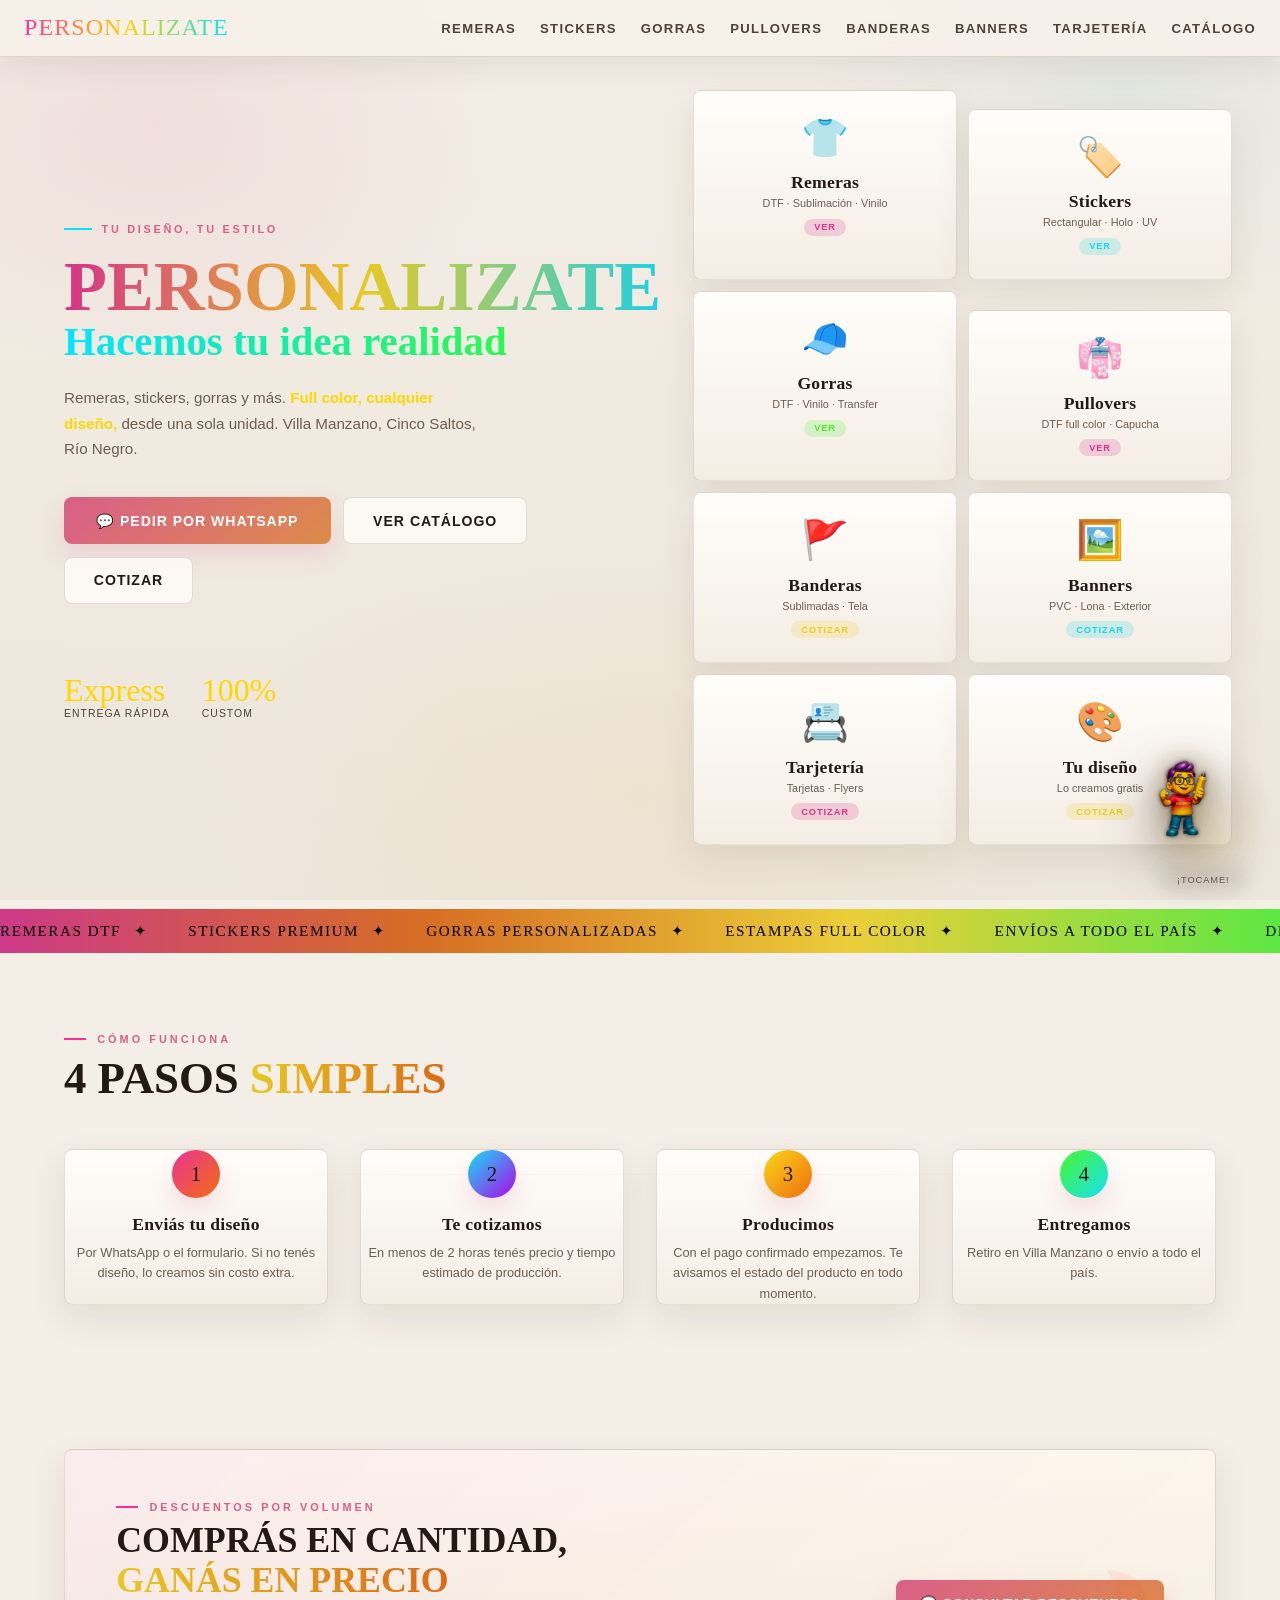
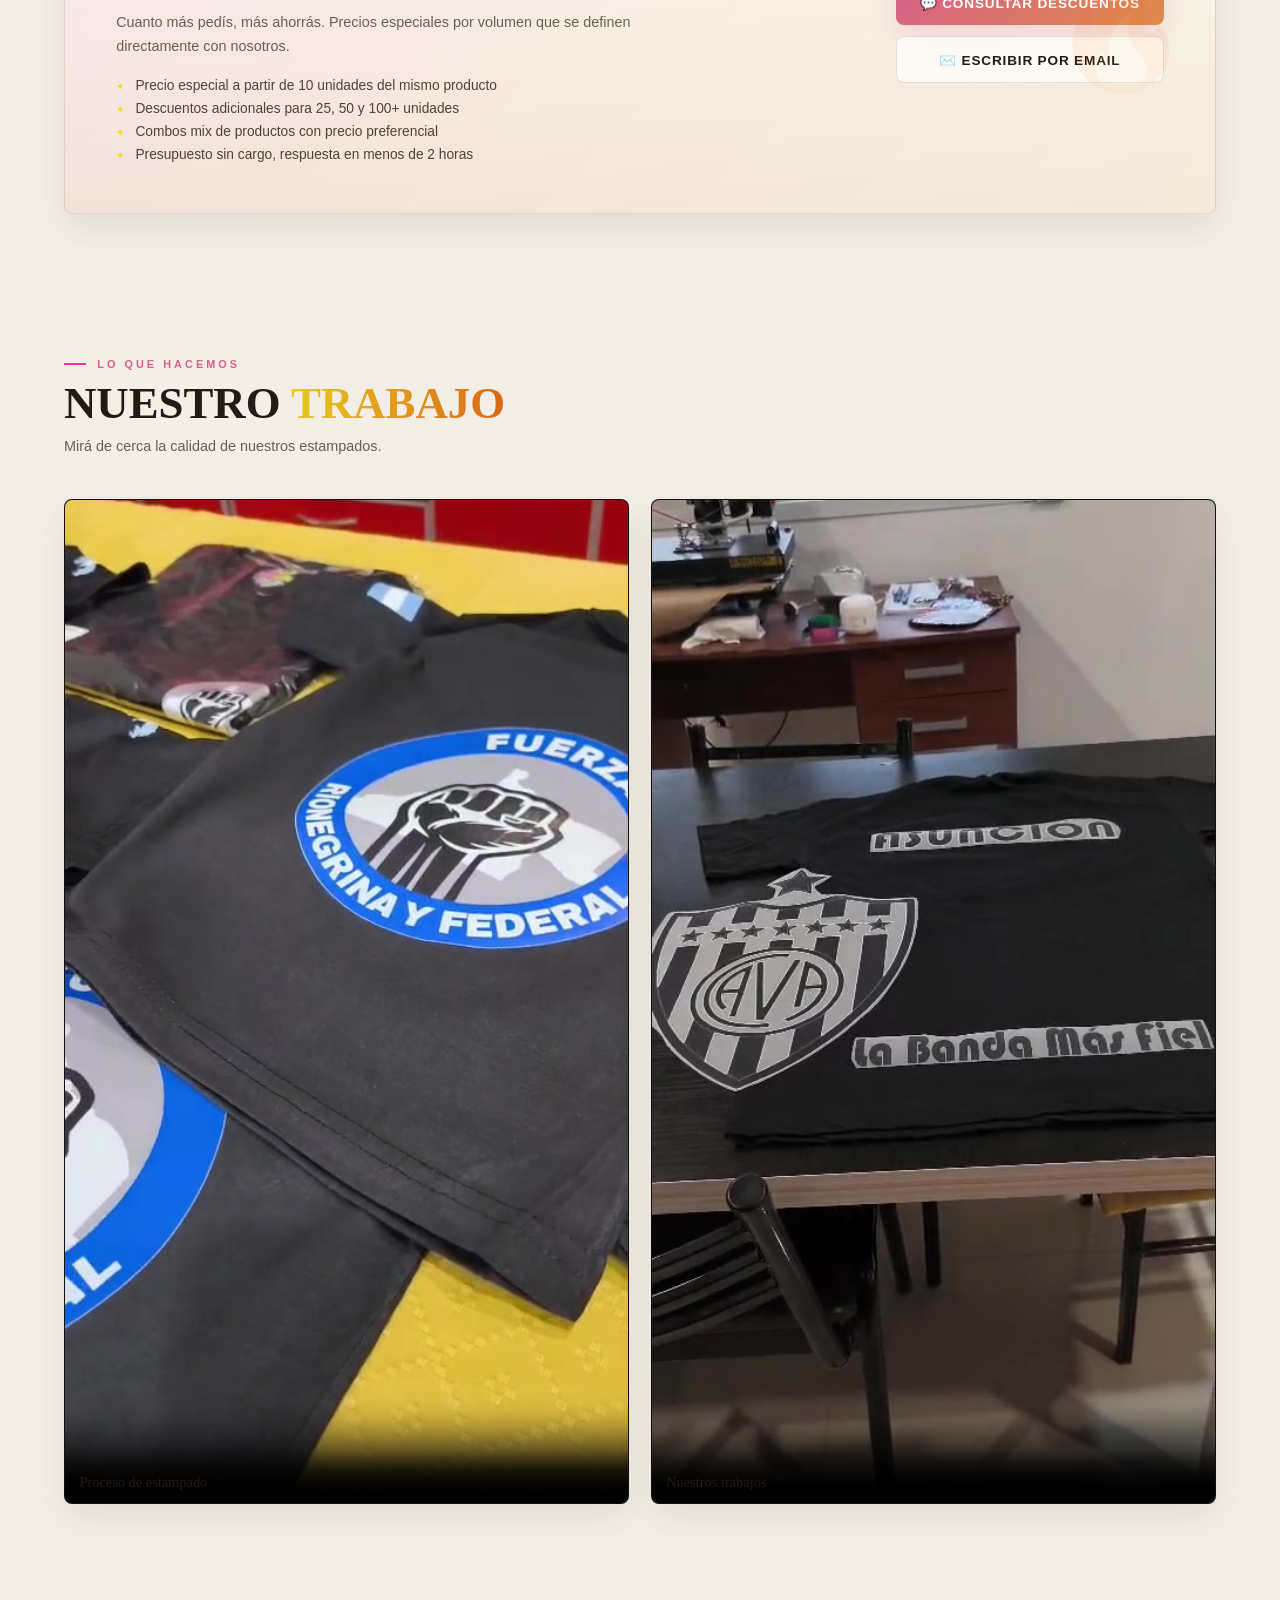
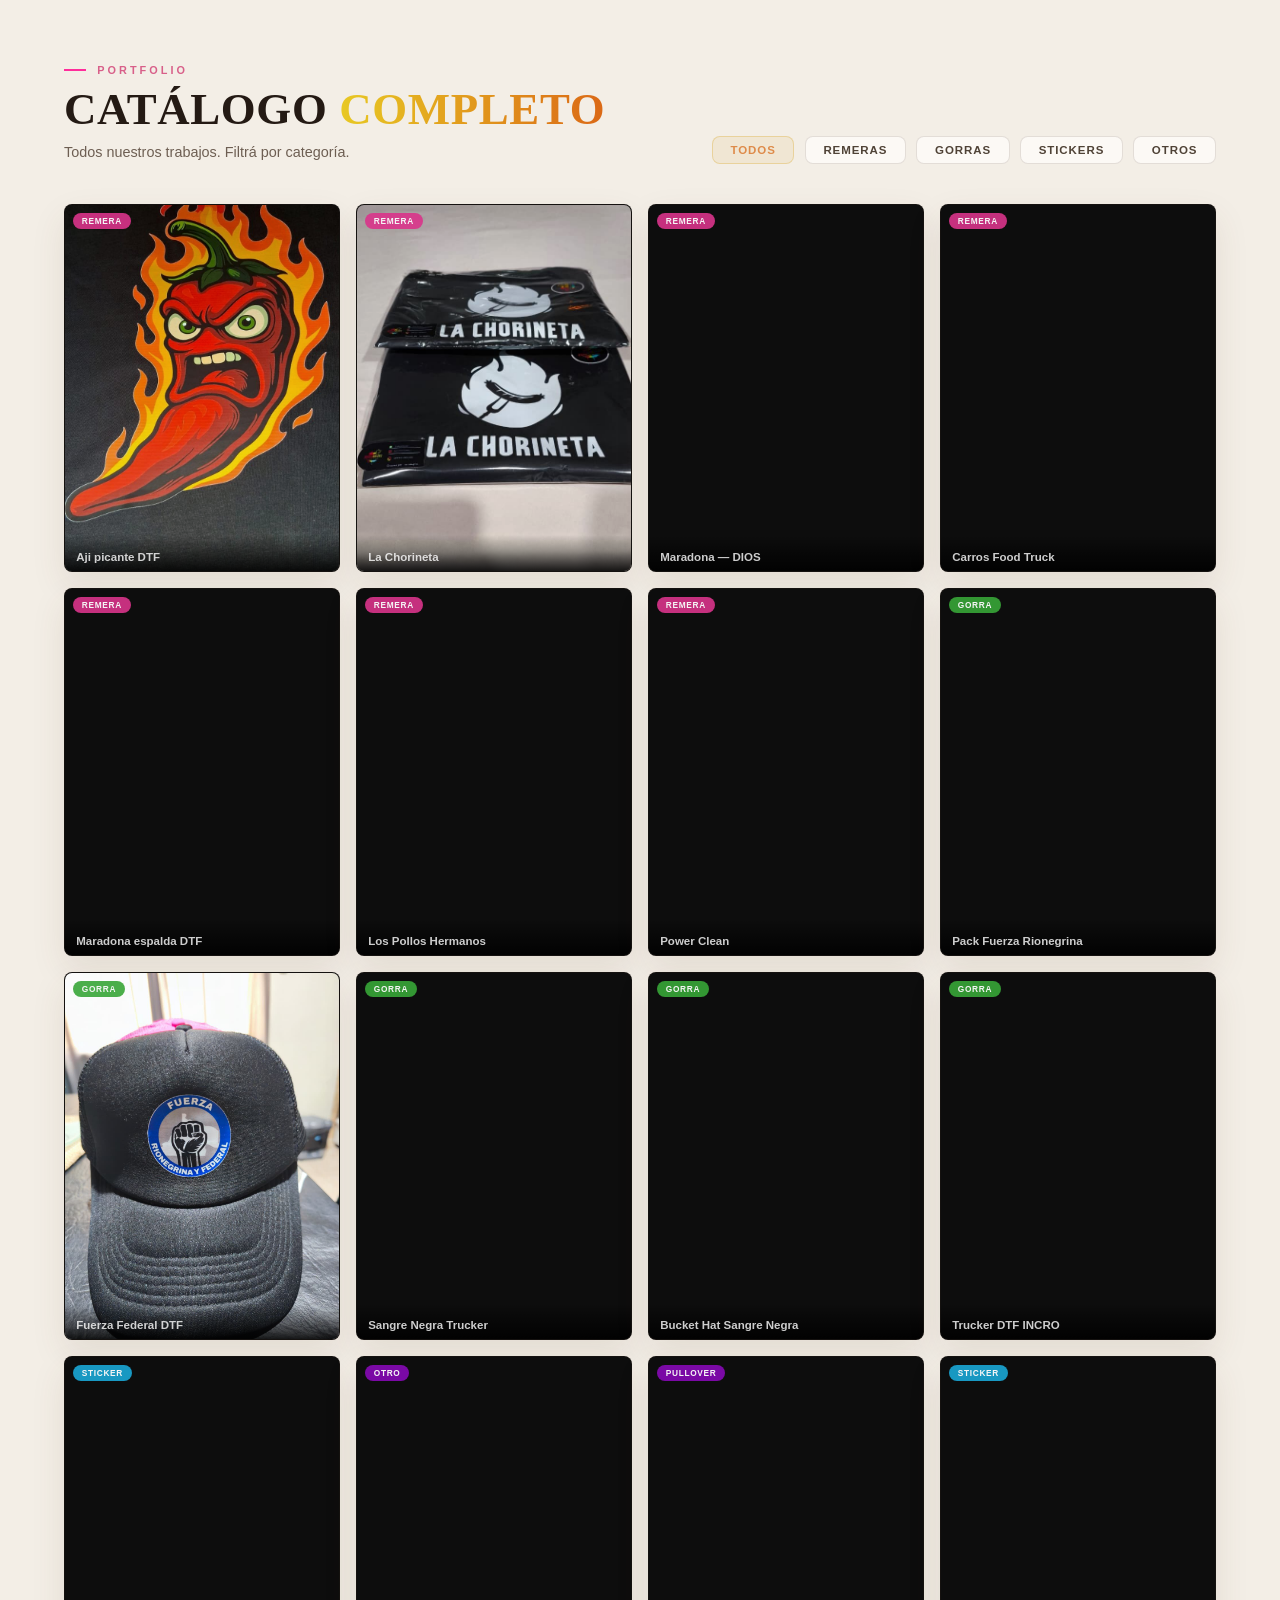
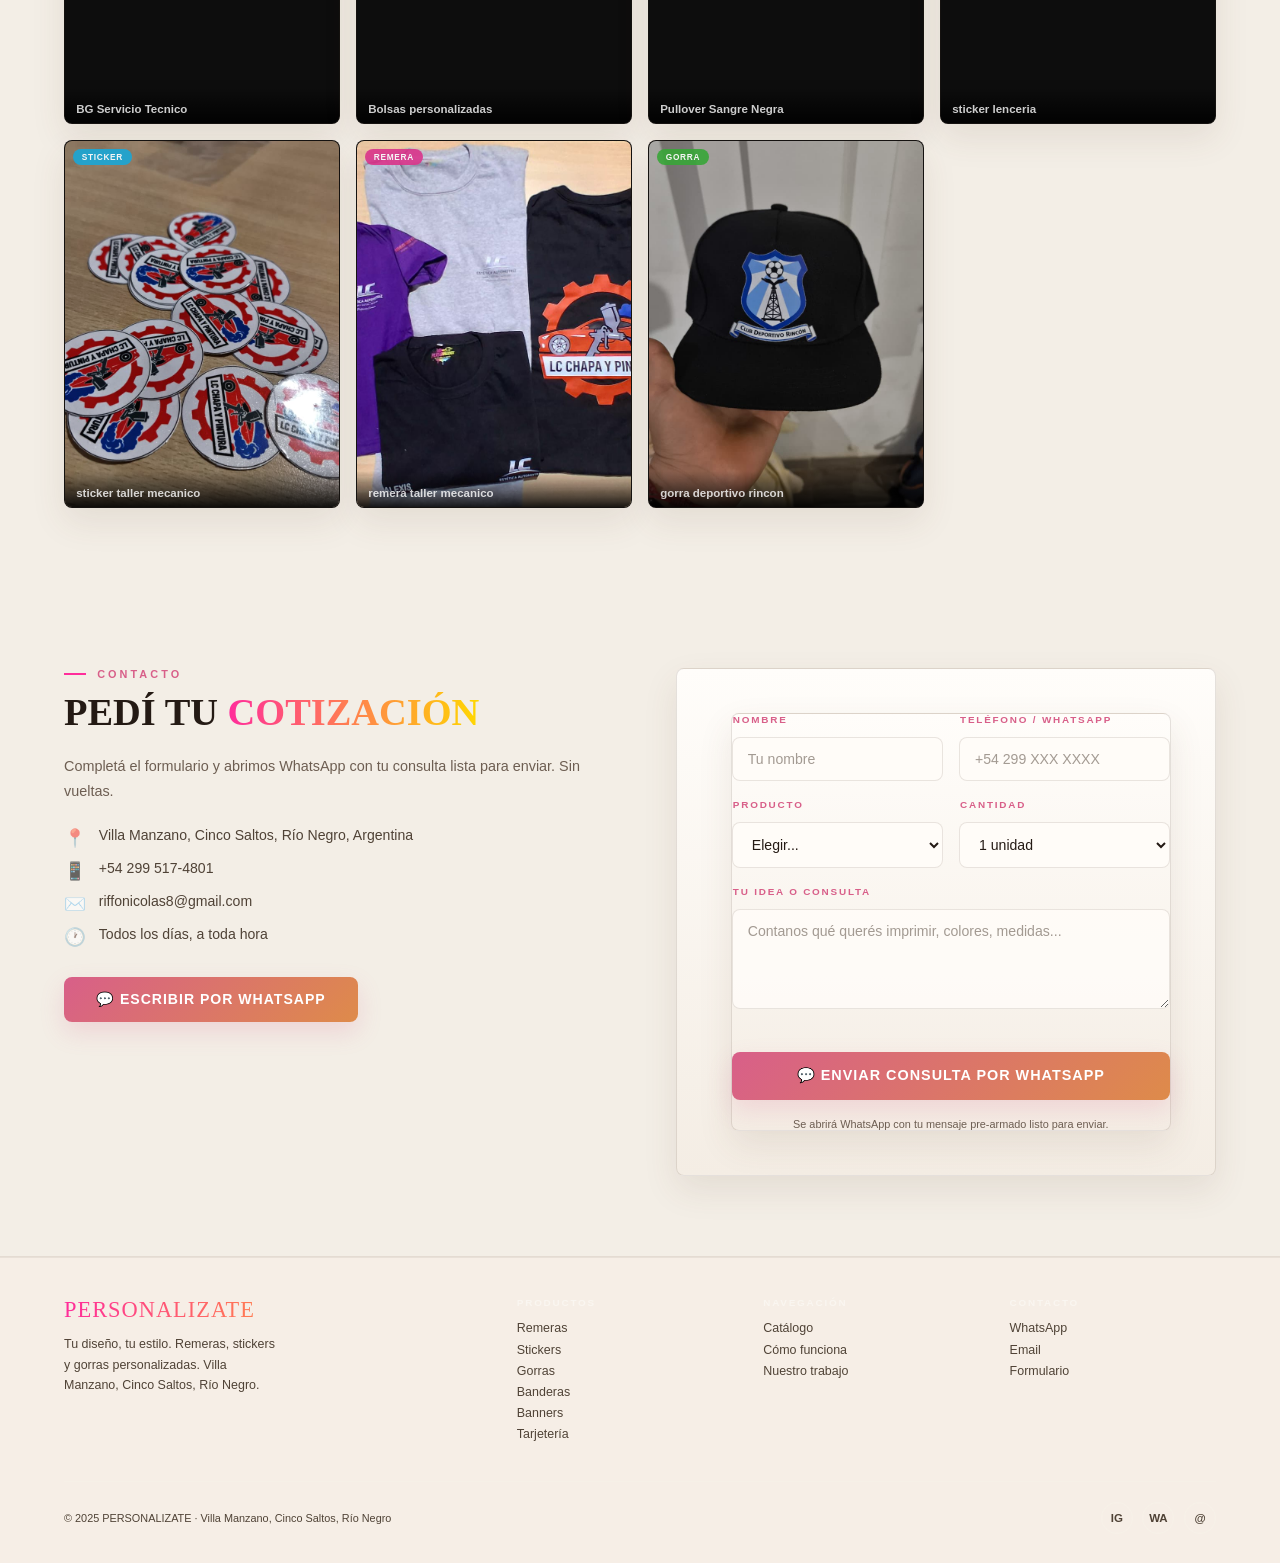
==== commit 2b5a7336: "fix: grilla 2x4 simétrica — 8 cuadros en 2 columnas, sin huérfanos" ====
--- a/index.html
+++ b/index.html
@@ -260,7 +260,7 @@
   .nav-mobile{top:54px;}
 
   .hero{grid-template-columns:1fr;padding:80px 1.2rem 2.5rem;min-height:auto;gap:0;}
-  .hero-right{display:grid;grid-template-columns:repeat(3,1fr);gap:.45rem;margin-top:1.2rem;}
+  .hero-right{display:grid;grid-template-columns:repeat(2,1fr);gap:.45rem;margin-top:1.2rem;}
   .hero-card{padding:.75rem .5rem;border-radius:10px;}
   .hero-card-icon{font-size:1.6rem;margin-bottom:.3rem;}
   .hero-card h3{font-size:.82rem;margin-bottom:.1rem;}
@@ -268,7 +268,7 @@
   .hero-card:nth-child(2),.hero-card:nth-child(4){margin-top:0;}
   .card-tag{font-size:.55rem;padding:.2rem .5rem;}
   .hero-section-title{display:block;}
-  .hero-right-extra{display:grid;grid-template-columns:repeat(3,1fr);gap:.45rem;margin-top:.45rem;}
+
   .hero-title{font-size:clamp(2.4rem,10vw,3.5rem);}
   .hero-sub{font-size:.9rem;margin:1rem 0 1.8rem;}
   .hero-actions{flex-direction:column;}
@@ -315,7 +315,7 @@
   /* Título "Lo que hacemos" sobre los cuadros */
   .hero-section-title{display:none;font-family:'Fredoka One',cursive;font-size:.65rem;font-weight:900;letter-spacing:.2em;text-transform:uppercase;color:var(--pink);margin-bottom:.3rem;}
   /* Cuadros extra (Banderas/Banners/Tarjetería) solo mobile */
-  .hero-right-extra{display:none;}
+
 </style>
 <link rel="stylesheet" href="design-polish.css">
 <script type="application/ld+json">
@@ -431,12 +431,10 @@
     <a href="stickers.html" class="hero-card"><span class="hero-card-icon">🏷️</span><h3>Stickers</h3><p>Rectangular · Holo · UV</p><span class="card-tag tag-cyan">Ver</span></a>
     <a href="gorras.html" class="hero-card"><span class="hero-card-icon">🧢</span><h3>Gorras</h3><p>DTF · Vinilo · Transfer</p><span class="card-tag tag-green">Ver</span></a>
     <a href="pullovers.html" class="hero-card"><span class="hero-card-icon">👘</span><h3>Pullovers</h3><p>DTF full color · Capucha</p><span class="card-tag tag-pink">Ver</span></a>
-    <a href="https://wa.me/542995174801?text=Hola!%20Quiero%20cotizar" class="hero-card" target="_blank" rel="noopener noreferrer"><span class="hero-card-icon">🎨</span><h3>Tu diseño</h3><p>Lo creamos gratis</p><span class="card-tag tag-yellow">Cotizar</span></a>
-  </div>
-  <div class="hero-right hero-right-extra">
     <a href="https://wa.me/542995174801?text=Hola!%20Quiero%20cotizar%20banderas" class="hero-card" target="_blank" rel="noopener noreferrer"><span class="hero-card-icon">🚩</span><h3>Banderas</h3><p>Sublimadas · Tela</p><span class="card-tag tag-yellow">Cotizar</span></a>
     <a href="https://wa.me/542995174801?text=Hola!%20Quiero%20cotizar%20banners" class="hero-card" target="_blank" rel="noopener noreferrer"><span class="hero-card-icon">🖼️</span><h3>Banners</h3><p>PVC · Lona · Exterior</p><span class="card-tag tag-cyan">Cotizar</span></a>
     <a href="https://wa.me/542995174801?text=Hola!%20Quiero%20cotizar%20tarjeteria" class="hero-card" target="_blank" rel="noopener noreferrer"><span class="hero-card-icon">📇</span><h3>Tarjetería</h3><p>Tarjetas · Flyers</p><span class="card-tag tag-pink">Cotizar</span></a>
+    <a href="https://wa.me/542995174801?text=Hola!%20Quiero%20cotizar" class="hero-card" target="_blank" rel="noopener noreferrer"><span class="hero-card-icon">🎨</span><h3>Tu diseño</h3><p>Lo creamos gratis</p><span class="card-tag tag-yellow">Cotizar</span></a>
   </div>
 </section>
 
